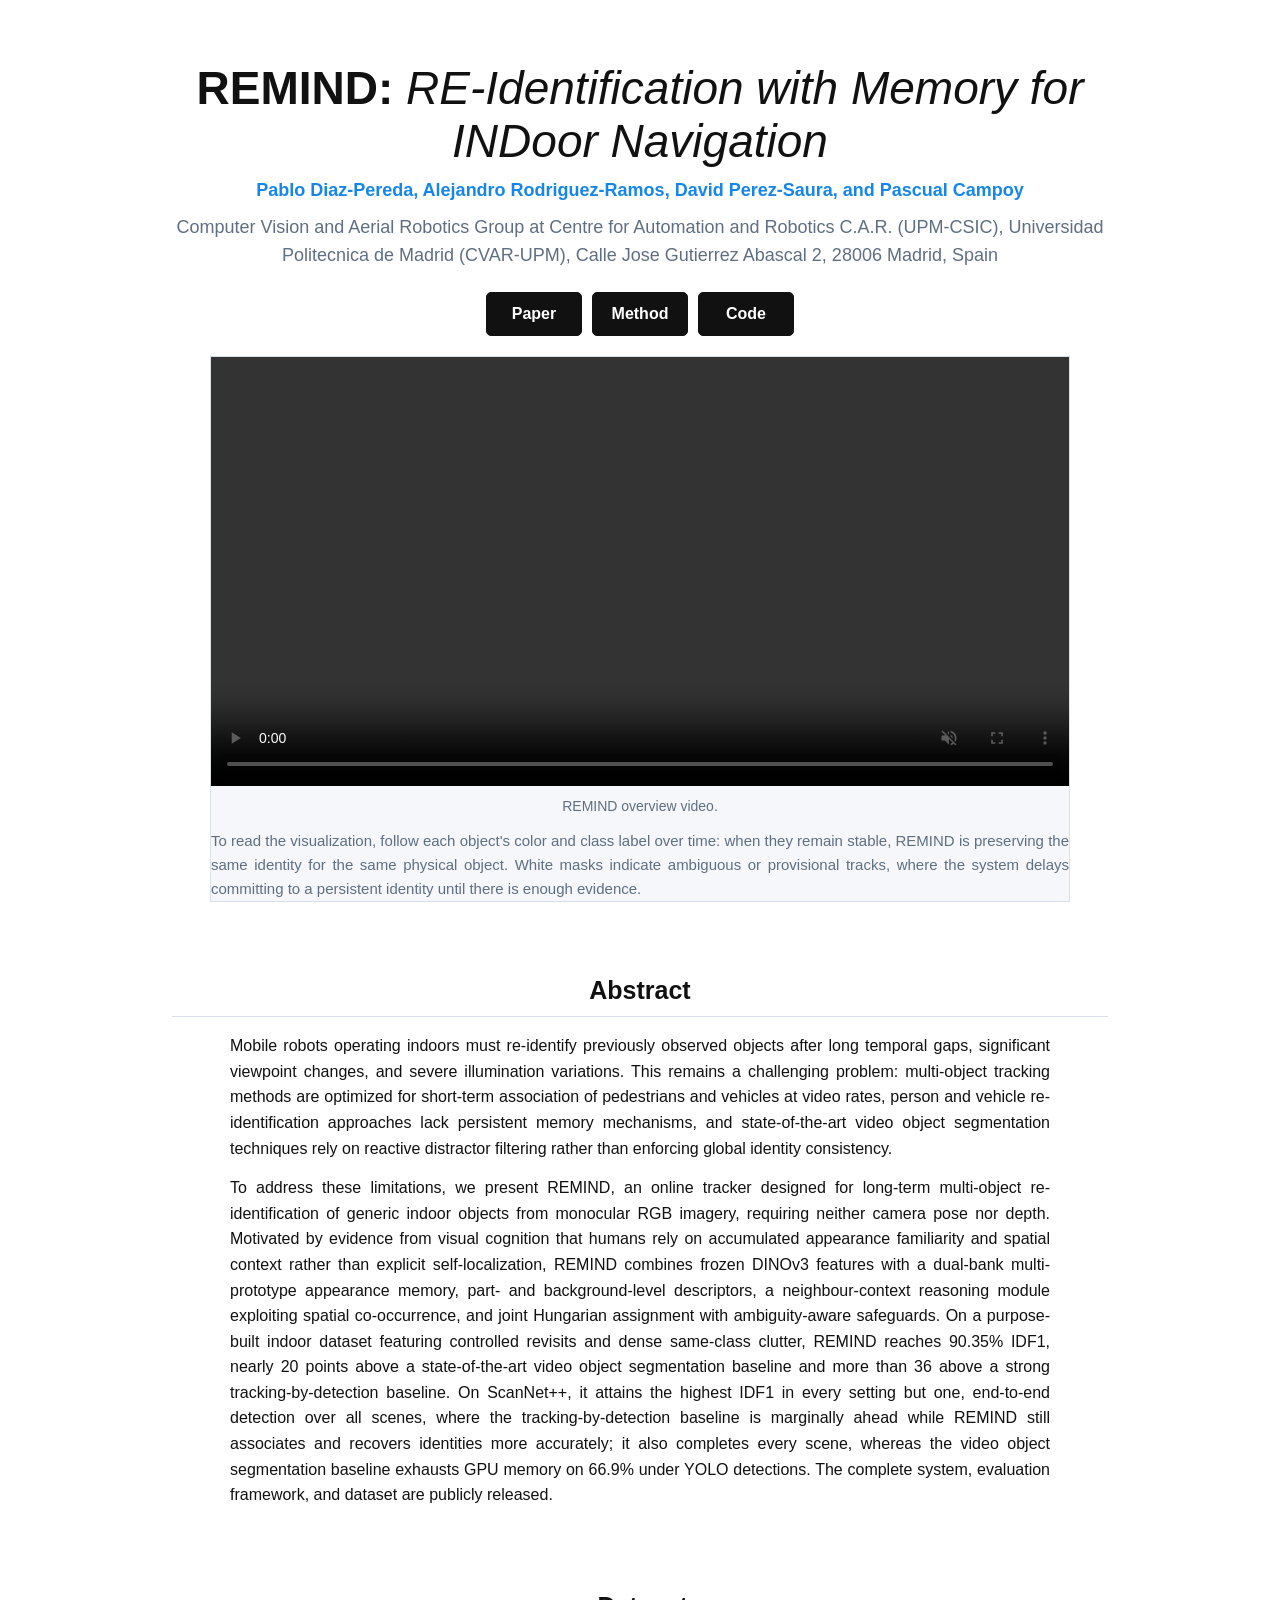
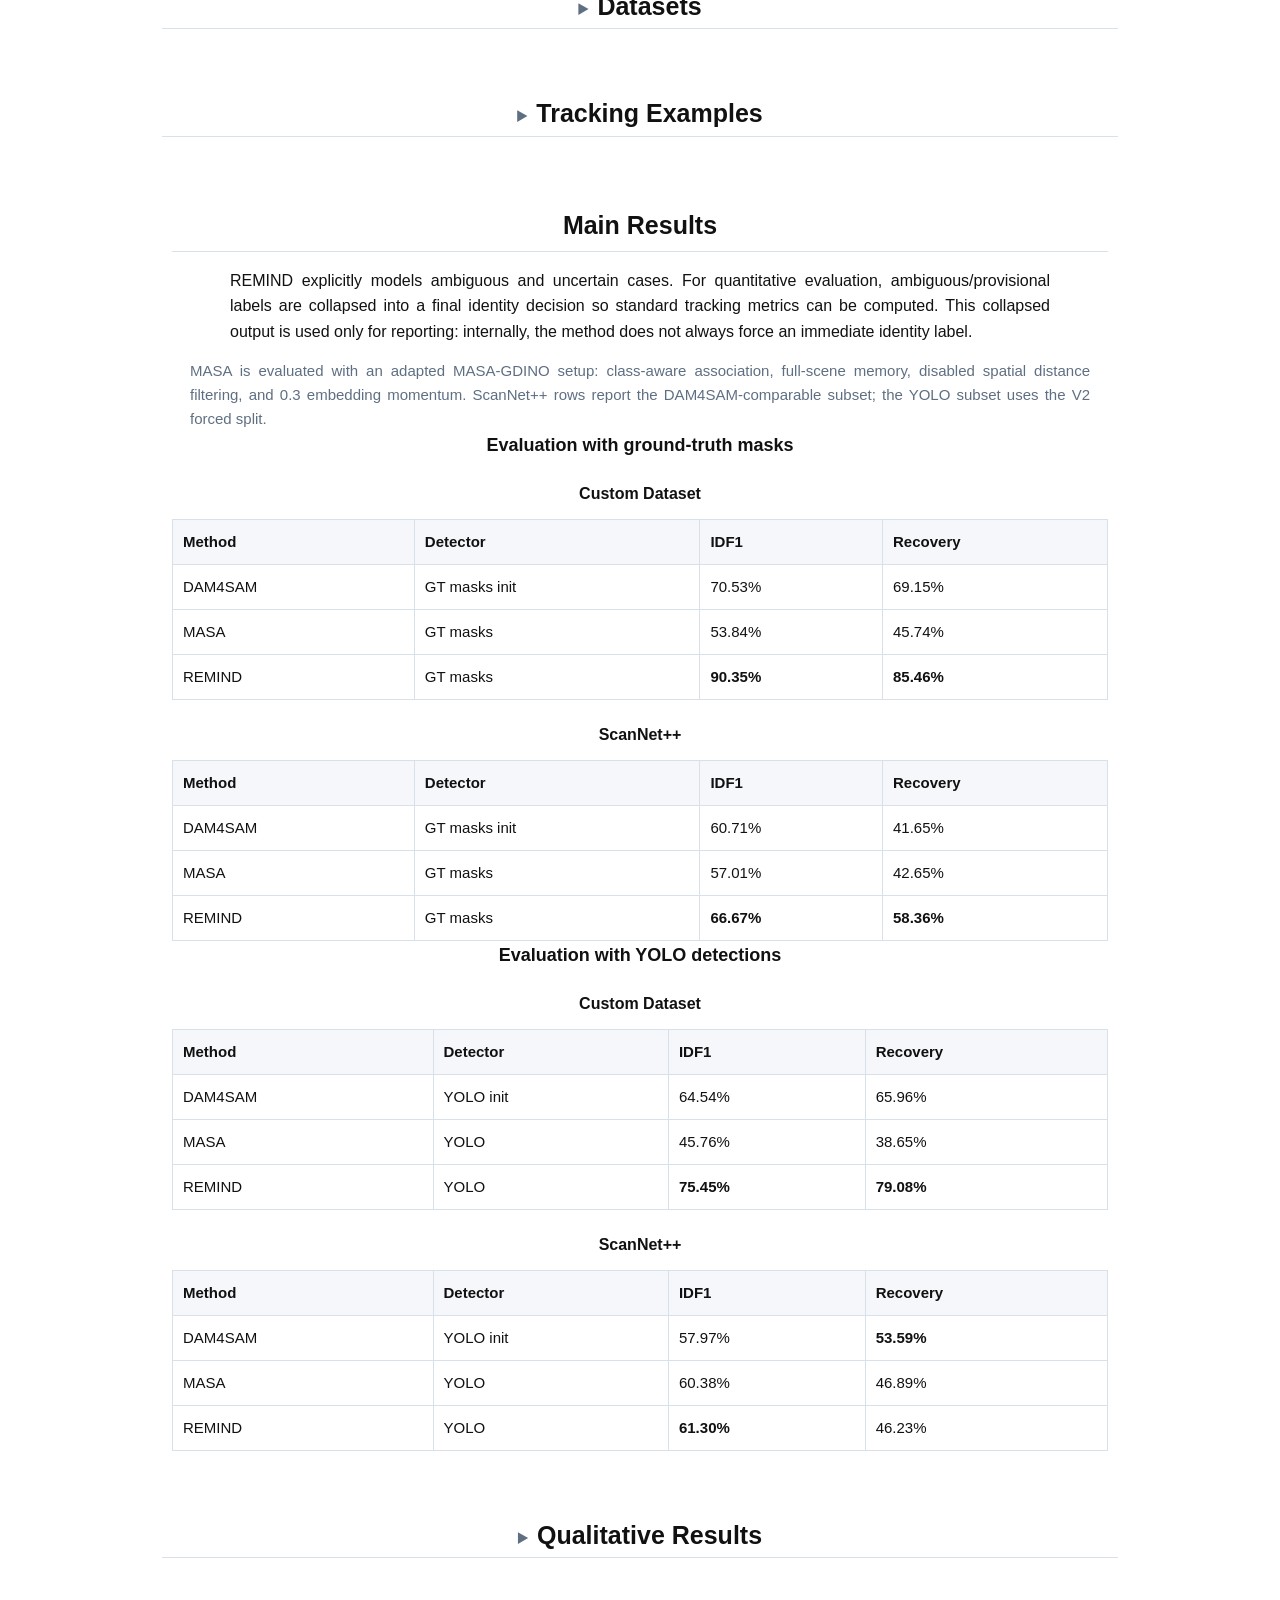
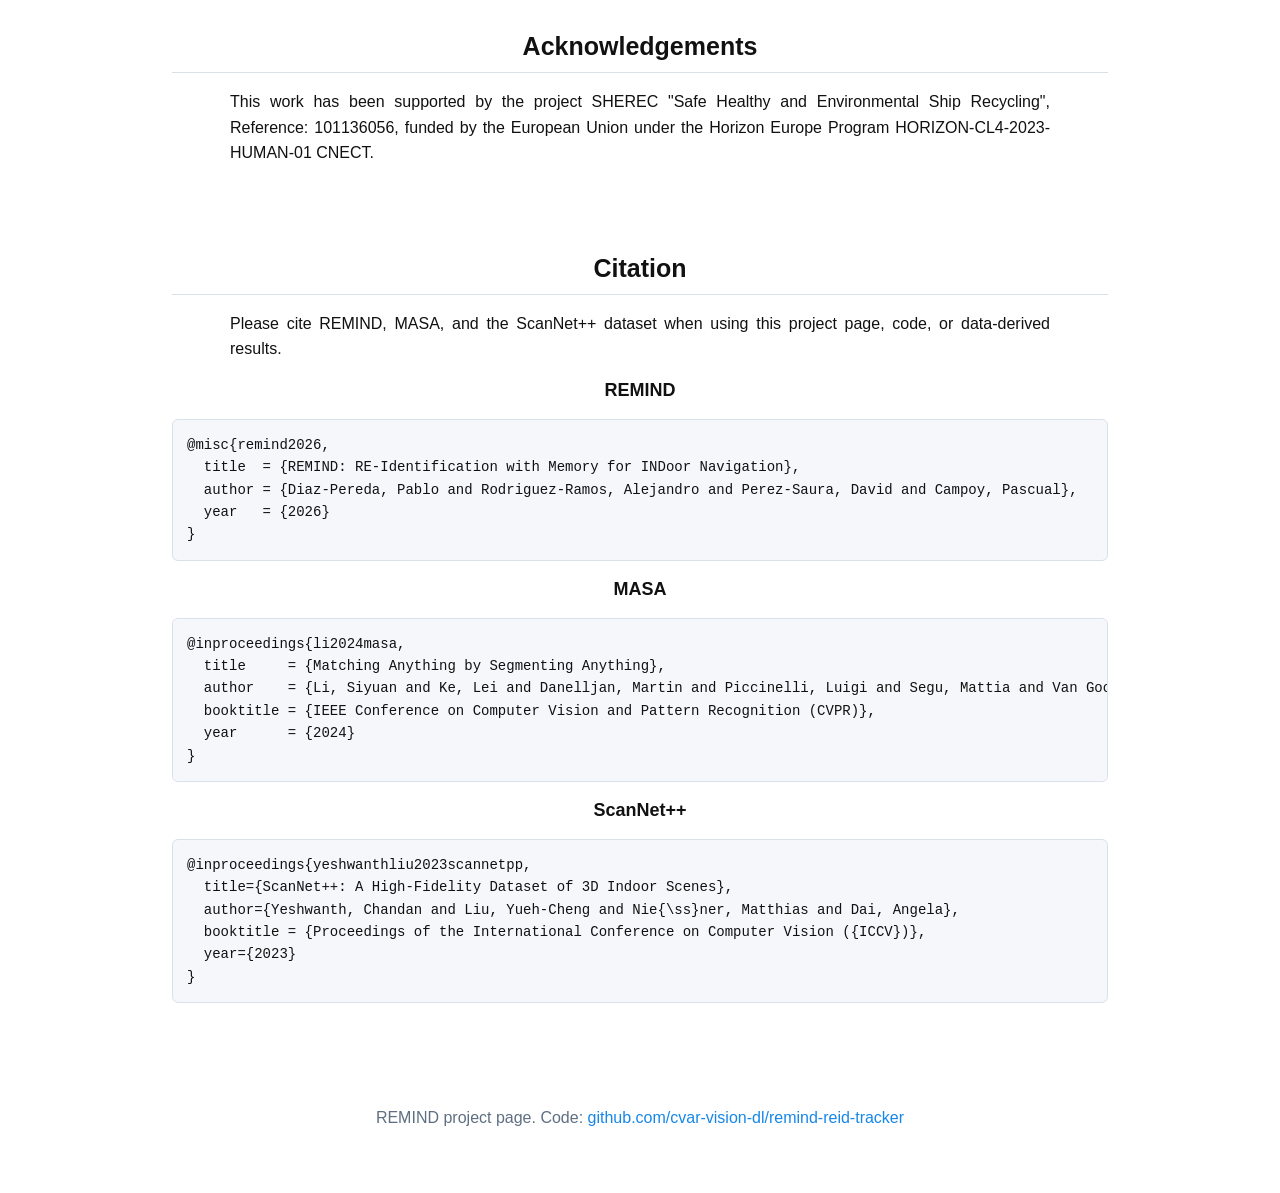
==== index.html @ 43c2be21 "Initial commit" ====
<!DOCTYPE html>
<html lang="en">
<head>
  <meta charset="UTF-8" />
  <meta name="viewport" content="width=device-width, initial-scale=1.0" />
  <title>REMIND</title>
  <style>
    :root {
      --text: #111111;
      --muted: #5f6f82;
      --line: #d8e0ea;
      --soft: #f5f7fa;
      --accent: #0f766e;
      --accent-dark: #115e59;
      --link: #1687e8;
      --max: 980px;
      --media-max: 860px;
      --wide-media-max: 1000px;
    }

    * {
      box-sizing: border-box;
    }

    body {
      margin: 0;
      color: var(--text);
      font-family: Arial, Helvetica, sans-serif;
      font-size: 16px;
      line-height: 1.6;
      background: #ffffff;
    }

    a {
      color: var(--link);
      text-decoration: none;
    }

    a:hover {
      text-decoration: underline;
    }

    header,
    section,
    footer {
      max-width: var(--max);
      margin: 0 auto;
      padding: 34px 22px;
    }

    header {
      padding-top: 62px;
      text-align: center;
    }

    h1 {
      margin: 0;
      font-size: 46px;
      line-height: 1.15;
      font-weight: 700;
    }

    .title-tail {
      font-style: italic;
      font-weight: 400;
    }

    h2 {
      margin: 0 0 16px;
      padding-bottom: 6px;
      border-bottom: 1px solid var(--line);
      font-size: 25px;
      font-weight: 700;
      text-align: center;
    }

    .collapsible-section details {
      width: 100%;
    }

    .collapsible-section summary {
      padding-bottom: 6px;
      border-bottom: 1px solid var(--line);
      cursor: pointer;
      font-size: 25px;
      font-weight: 700;
      line-height: 1.3;
      text-align: center;
    }

    .collapsible-section summary::marker {
      color: var(--muted);
      font-size: 18px;
    }

    .collapsible-content {
      padding-top: 16px;
    }

    .collapsible-content > p {
      max-width: 820px;
      margin-left: auto;
      margin-right: auto;
      text-align: justify;
      text-align-last: left;
    }

    h3 {
      margin: 0 0 8px;
      font-size: 18px;
      text-align: center;
    }

    h4 {
      margin: 22px 0 8px;
      font-size: 16px;
      text-align: center;
    }

    p {
      margin: 0 0 14px;
    }

    section > p {
      max-width: 820px;
      margin-left: auto;
      margin-right: auto;
      text-align: justify;
      text-align-last: left;
    }

    .subtitle {
      margin: 14px auto 8px;
      max-width: 820px;
      color: var(--muted);
      font-size: 22px;
    }

    .venue,
    .authors,
    .affiliation {
      margin: 8px 0;
      font-size: 18px;
      color: var(--muted);
    }

    .authors {
      color: var(--link);
      font-weight: 700;
    }

    .buttons {
      display: flex;
      justify-content: center;
      flex-wrap: wrap;
      gap: 10px;
      margin-top: 22px;
    }

    .button {
      display: inline-flex;
      justify-content: center;
      align-items: center;
      min-width: 96px;
      min-height: 38px;
      padding: 8px 15px;
      border: 1px solid #111111;
      border-radius: 5px;
      color: #ffffff;
      background: #111111;
      font-weight: 700;
    }

    .button.secondary {
      color: #ffffff;
      background: #111111;
    }

    .button:hover {
      background: #333333;
      color: #ffffff;
      text-decoration: none;
    }

    .hero-video,
    .video-grid,
    .result-grid,
    .method-grid {
      margin-top: 20px;
    }

    .hero-video {
      max-width: var(--media-max);
      margin-left: auto;
      margin-right: auto;
      border: 1px solid var(--line);
      background: var(--soft);
    }

    video,
    img {
      display: block;
      width: 100%;
      height: auto;
    }

    .caption {
      margin: 9px 12px 12px;
      color: var(--muted);
      font-size: 14px;
      text-align: center;
    }

    .video-note {
      max-width: 900px;
      margin: 12px auto 0;
      color: var(--muted);
      font-size: 15px;
      text-align: justify;
      text-align-last: left;
    }

    .video-grid,
    .result-grid,
    .method-grid {
      display: grid;
      grid-template-columns: repeat(2, minmax(0, 1fr));
      gap: 16px;
    }

    #videos {
      max-width: var(--wide-media-max);
    }

    #videos .video-grid {
      grid-template-columns: repeat(2, minmax(0, 1fr));
      gap: 20px;
    }

    #videos video {
      aspect-ratio: 16 / 9;
      background: #000000;
      object-fit: contain;
    }

    .panel {
      border: 1px solid var(--line);
      border-radius: 6px;
      background: #ffffff;
      overflow: hidden;
    }

    .panel-body {
      padding: 14px;
    }

    .placeholder {
      display: flex;
      min-height: 190px;
      align-items: center;
      justify-content: center;
      padding: 20px;
      color: var(--muted);
      text-align: center;
      background: var(--soft);
    }

    .qualitative-feature {
      grid-column: 1 / -1;
    }

    #qualitative {
      max-width: var(--wide-media-max);
    }

    #qualitative .result-grid {
      grid-template-columns: 1fr;
      gap: 20px;
    }

    .comparison-labels {
      display: grid;
      grid-template-columns: repeat(2, minmax(0, 1fr));
      background: #111111;
      color: #ffffff;
      font-size: 15px;
      font-weight: 700;
      text-align: center;
    }

    .comparison-labels span {
      padding: 10px 12px;
    }

    .comparison-labels span + span {
      border-left: 1px solid #555555;
    }

    .comparison-labels.three-way {
      grid-template-columns: repeat(3, minmax(0, 1fr));
    }

    .qualitative-video {
      aspect-ratio: 32 / 9;
      background: #000000;
      object-fit: contain;
    }

    .qualitative-video.three-way {
      aspect-ratio: 3840 / 848;
    }

    .method-step {
      padding: 16px;
      border: 1px solid var(--line);
      border-radius: 6px;
      background: var(--soft);
      text-align: justify;
      text-align-last: left;
    }

    .method-step strong {
      display: block;
      margin-bottom: 6px;
      color: var(--accent-dark);
      text-align: center;
    }

    .dataset-examples {
      display: grid;
      grid-template-columns: repeat(2, minmax(0, 1fr));
      gap: 18px;
      margin-top: 20px;
    }

    .dataset-examples img,
    .dataset-examples .placeholder {
      aspect-ratio: 16 / 9;
      min-height: 190px;
      border: 1px solid var(--line);
      border-radius: 4px;
      background: #ffffff;
      object-fit: cover;
    }

    .dataset-examples .placeholder {
      display: flex;
      align-items: center;
      justify-content: center;
    }

    #dataset {
      max-width: var(--wide-media-max);
    }

    .dataset-list {
      display: grid;
      gap: 20px;
      margin-top: 20px;
    }

    .dataset-links {
      display: flex;
      justify-content: center;
      flex-wrap: wrap;
      gap: 8px;
      margin-top: 12px;
    }

    .small-button {
      display: inline-flex;
      justify-content: center;
      min-height: 32px;
      min-width: 128px;
      align-items: center;
      padding: 6px 11px;
      border: 1px solid #111111;
      border-radius: 5px;
      color: #ffffff;
      background: #111111;
      font-size: 14px;
      font-weight: 700;
    }

    .small-button:hover {
      color: #ffffff;
      background: #333333;
      text-decoration: none;
    }

    table {
      width: 100%;
      border-collapse: collapse;
      margin-top: 12px;
      font-size: 15px;
    }

    th,
    td {
      padding: 10px;
      border: 1px solid var(--line);
      text-align: left;
      vertical-align: top;
    }

    th {
      background: var(--soft);
    }

    code,
    pre {
      font-family: Consolas, Monaco, "Courier New", monospace;
    }

    pre {
      overflow-x: auto;
      padding: 14px;
      border: 1px solid var(--line);
      border-radius: 6px;
      background: var(--soft);
      font-size: 14px;
    }

    footer {
      margin-top: 20px;
      padding-bottom: 48px;
      color: var(--muted);
      text-align: center;
    }

    @media (max-width: 720px) {
      header,
      section,
      footer {
        padding-left: 16px;
        padding-right: 16px;
      }

      h1 {
        font-size: 34px;
      }

      .subtitle {
        font-size: 18px;
      }

      .video-grid,
      .result-grid,
      .method-grid {
        grid-template-columns: 1fr;
      }

      #videos .video-grid {
        grid-template-columns: 1fr;
      }

      .dataset-examples {
        grid-template-columns: 1fr;
      }
    }
  </style>
</head>

<body>
  <header>
    <h1>REMIND: <span class="title-tail">RE-Identification with Memory for INDoor Navigation</span></h1>
    <p class="authors">Pablo Diaz-Pereda, Alejandro Rodriguez-Ramos, David Perez-Saura, and Pascual Campoy</p>
    <p class="affiliation">
      Computer Vision and Aerial Robotics Group at Centre for Automation and Robotics C.A.R. (UPM-CSIC),
      Universidad Politecnica de Madrid (CVAR-UPM), Calle Jose Gutierrez Abascal 2, 28006 Madrid, Spain
    </p>

    <div class="buttons">
      <a class="button" href="https://arxiv.org/abs/2607.09267">Paper</a>
      <a class="button secondary" href="https://github.com/cvar-vision-dl/remind-reid-tracker/blob/main/REMIND_METHOD.md">Method</a>
      <a class="button secondary" href="https://github.com/cvar-vision-dl/remind-reid-tracker">Code</a>
    </div>

    <div class="hero-video">
      <video controls muted playsinline preload="metadata">
        <source src="https://github.com/cvar-vision-dl/remind-reid-tracker/releases/download/project-page-assets/overview.mp4#t=0.1" type="video/mp4" />
        Your browser does not support the video tag.
      </video>
      <p class="caption">
        REMIND overview video.
      </p>
      <p class="video-note">
        To read the visualization, follow each object's color and class label over time: when they remain stable, REMIND
        is preserving the same identity for the same physical object. White masks indicate ambiguous or provisional
        tracks, where the system delays committing to a persistent identity until there is enough evidence.
      </p>
    </div>
  </header>

  <section id="abstract">
    <h2>Abstract</h2>
    <p>
      Mobile robots operating indoors must re-identify previously observed objects after long temporal gaps, significant
      viewpoint changes, and severe illumination variations. This remains a challenging problem: multi-object tracking
      methods are optimized for short-term association of pedestrians and vehicles at video rates, person and vehicle
      re-identification approaches lack persistent memory mechanisms, and state-of-the-art video object segmentation
      techniques rely on reactive distractor filtering rather than enforcing global identity consistency.
    </p>
    <p>
      To address these limitations, we present REMIND, an online tracker designed for long-term multi-object
      re-identification of generic indoor objects from monocular RGB imagery, requiring neither camera pose nor depth.
      Motivated by evidence from visual cognition that humans rely on accumulated appearance familiarity and spatial
      context rather than explicit self-localization, REMIND combines frozen DINOv3 features with a dual-bank
      multi-prototype appearance memory, part- and background-level descriptors, a neighbour-context reasoning module
      exploiting spatial co-occurrence, and joint Hungarian assignment with ambiguity-aware safeguards. On a
      purpose-built indoor dataset featuring controlled revisits and dense same-class clutter, REMIND reaches 90.35%
      IDF1, nearly 20 points above a state-of-the-art video object segmentation baseline and more than 36 above a strong
      tracking-by-detection baseline. On ScanNet++, it attains the highest IDF1 in every setting but one, end-to-end
      detection over all scenes, where the tracking-by-detection baseline is marginally ahead while REMIND still
      associates and recovers identities more accurately; it also completes every scene, whereas the video object
      segmentation baseline exhausts GPU memory on 66.9% under YOLO detections. The complete system, evaluation
      framework, and dataset are publicly released.
    </p>
  </section>

  <section id="dataset" class="collapsible-section">
    <details>
      <summary>Datasets</summary>
      <div class="collapsible-content">
    <div class="dataset-list">
      <div class="method-step">
        <strong>Custom Dataset</strong>
        Single video recorded in a living room under controlled conditions. The sequence contains medium-low object
        density and a medium level of repeated object classes, with controlled viewpoint and illumination variation.
        <div class="dataset-examples">
          <img src="https://github.com/cvar-vision-dl/remind-reid-tracker/releases/download/project-page-assets/custom_gt_frame_000045.png" alt="Custom dataset GT masks for frame 000045" loading="lazy" decoding="async" />
          <img src="https://github.com/cvar-vision-dl/remind-reid-tracker/releases/download/project-page-assets/custom_gt_frame_000105.png" alt="Custom dataset GT masks for frame 000105" loading="lazy" decoding="async" />
          <img src="https://github.com/cvar-vision-dl/remind-reid-tracker/releases/download/project-page-assets/custom_gt_frame_000187.png" alt="Custom dataset GT masks for frame 000187" loading="lazy" decoding="async" />
          <img src="https://github.com/cvar-vision-dl/remind-reid-tracker/releases/download/project-page-assets/custom_gt_frame_000278.png" alt="Custom dataset GT masks for frame 000278" loading="lazy" decoding="async" />
          <img src="https://github.com/cvar-vision-dl/remind-reid-tracker/releases/download/project-page-assets/custom_gt_frame_000816.png" alt="Custom dataset GT masks for frame 000816" loading="lazy" decoding="async" />
          <img src="https://github.com/cvar-vision-dl/remind-reid-tracker/releases/download/project-page-assets/custom_gt_frame_000930.png" alt="Custom dataset GT masks for frame 000930" loading="lazy" decoding="async" />
        </div>
      </div>
      <div class="method-step">
        <strong>ScanNet++</strong>
        Indoor scenes with object instances, semantic labels, and segmentation masks. We convert selected scenes to a
        DAVIS-style tracking format to evaluate identity consistency across complex real-world indoor environments. The
        GIFs shown below use the official ScanNet++ benchmark annotations from the official dataset release.
        <div class="dataset-examples">
          <img src="https://github.com/cvar-vision-dl/remind-reid-tracker/releases/download/project-page-assets/scannetpp_gt_scene_f1e01af60a.gif" alt="ScanNet++ scene f1e01af60a with benchmark GT masks and class labels" loading="lazy" decoding="async" />
          <img src="https://github.com/cvar-vision-dl/remind-reid-tracker/releases/download/project-page-assets/scannetpp_gt_scene_3ff873c77e.gif" alt="ScanNet++ scene 3ff873c77e with benchmark GT masks and class labels" loading="lazy" decoding="async" />
          <img src="https://github.com/cvar-vision-dl/remind-reid-tracker/releases/download/project-page-assets/scannetpp_gt_scene_d3b7d054c4.gif" alt="ScanNet++ scene d3b7d054c4 with benchmark GT masks and class labels" loading="lazy" decoding="async" />
          <img src="https://github.com/cvar-vision-dl/remind-reid-tracker/releases/download/project-page-assets/scannetpp_gt_scene_07e6f56969.gif" alt="ScanNet++ scene 07e6f56969 with benchmark GT masks and class labels" loading="lazy" decoding="async" />
          <img src="https://github.com/cvar-vision-dl/remind-reid-tracker/releases/download/project-page-assets/scannetpp_gt_scene_41b00feddb.gif" alt="ScanNet++ scene 41b00feddb with benchmark GT masks and class labels" loading="lazy" decoding="async" />
          <img src="https://github.com/cvar-vision-dl/remind-reid-tracker/releases/download/project-page-assets/scannetpp_gt_scene_45b0dac5e3.gif" alt="ScanNet++ scene 45b0dac5e3 with benchmark GT masks and class labels" loading="lazy" decoding="async" />
        </div>
        <div class="dataset-links">
          <a class="small-button" href="https://scannetpp.mlsg.cit.tum.de/scannetpp/">ScanNet++ page</a>
          <a class="small-button" href="https://github.com/scannetpp/scannetpp">Code</a>
        </div>
      </div>
    </div>
      </div>
    </details>
  </section>

  <section id="videos" class="collapsible-section">
    <details>
      <summary>Tracking Examples</summary>
      <div class="collapsible-content">
    <p>
      These examples show REMIND tracking on selected ScanNet++ indoor scenes converted to DAVIS-style sequences.
    </p>
    <div class="video-grid">
      <div class="panel">
        <video controls muted playsinline preload="none">
          <source src="https://github.com/cvar-vision-dl/remind-reid-tracker/releases/download/project-page-assets/remind_example_scene_13b4efaf62.mp4#t=0.1" type="video/mp4" />
        </video>
      </div>

      <div class="panel">
        <video controls muted playsinline preload="none">
          <source src="https://github.com/cvar-vision-dl/remind-reid-tracker/releases/download/project-page-assets/remind_example_scene_2748de13fb.mp4#t=0.1" type="video/mp4" />
        </video>
      </div>

      <div class="panel">
        <video controls muted playsinline preload="none">
          <source src="https://github.com/cvar-vision-dl/remind-reid-tracker/releases/download/project-page-assets/remind_example_scene_3b50ff5f35.mp4#t=0.1" type="video/mp4" />
        </video>
      </div>

      <div class="panel">
        <video controls muted playsinline preload="none">
          <source src="https://github.com/cvar-vision-dl/remind-reid-tracker/releases/download/project-page-assets/remind_example_scene_589f5c7c58.mp4#t=0.1" type="video/mp4" />
        </video>
      </div>

      <div class="panel">
        <video controls muted playsinline preload="none">
          <source src="https://github.com/cvar-vision-dl/remind-reid-tracker/releases/download/project-page-assets/remind_example_scene_778769dad8.mp4#t=0.1" type="video/mp4" />
        </video>
      </div>

      <div class="panel">
        <video controls muted playsinline preload="none">
          <source src="https://github.com/cvar-vision-dl/remind-reid-tracker/releases/download/project-page-assets/remind_example_scene_95450f0c4e.mp4#t=0.1" type="video/mp4" />
        </video>
      </div>

      <div class="panel">
        <video controls muted playsinline preload="none">
          <source src="https://github.com/cvar-vision-dl/remind-reid-tracker/releases/download/project-page-assets/remind_example_scene_9d7e20fbec.mp4#t=0.1" type="video/mp4" />
        </video>
      </div>

      <div class="panel">
        <video controls muted playsinline preload="none">
          <source src="https://github.com/cvar-vision-dl/remind-reid-tracker/releases/download/project-page-assets/remind_example_scene_c026d108e0.mp4#t=0.1" type="video/mp4" />
        </video>
      </div>

      <div class="panel">
        <video controls muted playsinline preload="none">
          <source src="https://github.com/cvar-vision-dl/remind-reid-tracker/releases/download/project-page-assets/remind_example_scene_e6372539da.mp4#t=0.1" type="video/mp4" />
        </video>
      </div>

      <div class="panel">
        <video controls muted playsinline preload="none">
          <source src="https://github.com/cvar-vision-dl/remind-reid-tracker/releases/download/project-page-assets/remind_example_scene_eeeb9836b8.mp4#t=0.1" type="video/mp4" />
        </video>
      </div>
    </div>
      </div>
    </details>
  </section>

  <section id="results">
    <h2>Main Results</h2>
    <p>
      REMIND explicitly models ambiguous and uncertain cases. For quantitative evaluation, ambiguous/provisional
      labels are collapsed into a final identity decision so standard tracking metrics can be computed. This collapsed
      output is used only for reporting: internally, the method does not always force an immediate identity label.
    </p>
    <p class="video-note">
      MASA is evaluated with an adapted MASA-GDINO setup: class-aware association, full-scene memory, disabled spatial
      distance filtering, and 0.3 embedding momentum. ScanNet++ rows report the DAM4SAM-comparable subset; the YOLO
      subset uses the V2 forced split.
    </p>
    <h3>Evaluation with ground-truth masks</h3>
    <h4>Custom Dataset</h4>
    <table>
      <thead>
        <tr>
          <th>Method</th>
          <th>Detector</th>
          <th>IDF1</th>
          <th>Recovery</th>
        </tr>
      </thead>
      <tbody>
        <tr>
          <td>DAM4SAM</td>
          <td>GT masks init</td>
          <td>70.53%</td>
          <td>69.15%</td>
        </tr>
        <tr>
          <td>MASA</td>
          <td>GT masks</td>
          <td>53.84%</td>
          <td>45.74%</td>
        </tr>
        <tr>
          <td>REMIND</td>
          <td>GT masks</td>
          <td><strong>90.35%</strong></td>
          <td><strong>85.46%</strong></td>
        </tr>
      </tbody>
    </table>

    <h4>ScanNet++</h4>
    <table>
      <thead>
        <tr>
          <th>Method</th>
          <th>Detector</th>
          <th>IDF1</th>
          <th>Recovery</th>
        </tr>
      </thead>
      <tbody>
        <tr>
          <td>DAM4SAM</td>
          <td>GT masks init</td>
          <td>60.71%</td>
          <td>41.65%</td>
        </tr>
        <tr>
          <td>MASA</td>
          <td>GT masks</td>
          <td>57.01%</td>
          <td>42.65%</td>
        </tr>
        <tr>
          <td>REMIND</td>
          <td>GT masks</td>
          <td><strong>66.67%</strong></td>
          <td><strong>58.36%</strong></td>
        </tr>
      </tbody>
    </table>

    <h3>Evaluation with YOLO detections</h3>
    <h4>Custom Dataset</h4>
    <table>
      <thead>
        <tr>
          <th>Method</th>
          <th>Detector</th>
          <th>IDF1</th>
          <th>Recovery</th>
        </tr>
      </thead>
      <tbody>
        <tr>
          <td>DAM4SAM</td>
          <td>YOLO init</td>
          <td>64.54%</td>
          <td>65.96%</td>
        </tr>
        <tr>
          <td>MASA</td>
          <td>YOLO</td>
          <td>45.76%</td>
          <td>38.65%</td>
        </tr>
        <tr>
          <td>REMIND</td>
          <td>YOLO</td>
          <td><strong>75.45%</strong></td>
          <td><strong>79.08%</strong></td>
        </tr>
      </tbody>
    </table>

    <h4>ScanNet++</h4>
    <table>
      <thead>
        <tr>
          <th>Method</th>
          <th>Detector</th>
          <th>IDF1</th>
          <th>Recovery</th>
        </tr>
      </thead>
      <tbody>
        <tr>
          <td>DAM4SAM</td>
          <td>YOLO init</td>
          <td>57.97%</td>
          <td><strong>53.59%</strong></td>
        </tr>
        <tr>
          <td>MASA</td>
          <td>YOLO</td>
          <td>60.38%</td>
          <td>46.89%</td>
        </tr>
        <tr>
          <td>REMIND</td>
          <td>YOLO</td>
          <td><strong>61.30%</strong></td>
          <td>46.23%</td>
        </tr>
      </tbody>
    </table>
  </section>

  <section id="qualitative" class="collapsible-section">
    <details>
      <summary>Qualitative Results</summary>
      <div class="collapsible-content">
    <p>
      Qualitative comparisons focus on the effect of the detection source in the custom video and on the comparison
      among REMIND, DAM4SAM, and MASA in selected ScanNet++ benchmark scenes.
    </p>
    <p class="video-note">
      In these videos, stable colors and class labels are the main cue for correct re-identification: they show that the
      tracker keeps assigning the same identity to the same object across frames. White masks mark ambiguous or temporary
      assignments, reflecting cases where REMIND is intentionally cautious before updating its memory.
    </p>
    <div class="result-grid">
      <div class="panel qualitative-feature">
        <div class="panel-body">
          <h3>Custom video: GT masks vs YOLO detections</h3>
          <p>
            Side-by-side REMIND comparison on the custom video, contrasting tracking from ground-truth masks with
            tracking from YOLO detections.
          </p>
          <p>
            YOLO is expected to perform worse than ground-truth masks because detections can fail, mask boundaries are
            less precise, and a single object may be split into multiple regions. These fragments create false duplicate
            objects and can pollute the contextual memory used to describe nearby objects.
          </p>
        </div>
        <div class="comparison-labels">
          <span>Detector: GT masks</span>
          <span>Detector: YOLO</span>
        </div>
        <video class="qualitative-video" controls muted playsinline preload="none">
          <source src="https://github.com/cvar-vision-dl/remind-reid-tracker/releases/download/project-page-assets/remind_custom_gt_vs_yolo.mp4#t=0.1" type="video/mp4" />
        </video>
      </div>

      <div>
        <h3>REMIND vs DAM4SAM vs MASA on ScanNet++</h3>
        <p>
          Three-way qualitative comparisons on five official ScanNet++ benchmark scenes converted to DAVIS-style
          tracking sequences.
        </p>
      </div>

      <div class="panel">
        <div class="panel-body">
          <p>
            In the first ScanNet++ example, REMIND keeps the bed region and the curtain more consistently tracked, while
            DAM4SAM intermittently loses them. MASA struggles especially in the bed area, where it confuses the blankets
            and pillows, while the other methods preserve these identities more reliably.
          </p>
        </div>
        <div class="comparison-labels three-way">
          <span>REMIND</span>
          <span>DAM4SAM</span>
          <span>MASA</span>
        </div>
        <video class="qualitative-video three-way" controls muted playsinline preload="none" aria-label="REMIND vs DAM4SAM vs MASA comparison on ScanNet++ scene 02f25e5fee">
          <source src="https://github.com/cvar-vision-dl/remind-reid-tracker/releases/download/project-page-assets/COMPARE_REMIND_GT_VS_D4SM_GT_INIT_VS_MASA_GT_02f25e5fee.mp4#t=0.1" type="video/mp4" />
        </video>
      </div>

      <div class="panel">
        <div class="panel-body">
          <p>
            In the second example, DAM4SAM loses the wardrobe, the blanket, and one of the curtains, while REMIND keeps
            these objects more consistently tracked. MASA also struggles with the pillows, wardrobe, and curtain; although
            DAM4SAM exhibits related failures in this area, REMIND handles these objects more reliably than both baselines.
          </p>
        </div>
        <div class="comparison-labels three-way">
          <span>REMIND</span>
          <span>DAM4SAM</span>
          <span>MASA</span>
        </div>
        <video class="qualitative-video three-way" controls muted playsinline preload="none" aria-label="REMIND vs DAM4SAM vs MASA comparison on ScanNet++ scene 268513240f">
          <source src="https://github.com/cvar-vision-dl/remind-reid-tracker/releases/download/project-page-assets/COMPARE_REMIND_GT_VS_D4SM_GT_INIT_VS_MASA_GT_268513240f.mp4#t=0.1" type="video/mp4" />
        </video>
      </div>

      <div class="panel">
        <div class="panel-body">
          <p>
            In the third example, DAM4SAM loses the table and several objects placed on top of it at some point in the
            sequence, while REMIND preserves more stable identities. MASA behaves similarly to DAM4SAM: after the temporal
            jump, it recovers several objects with incorrect identities.
          </p>
        </div>
        <div class="comparison-labels three-way">
          <span>REMIND</span>
          <span>DAM4SAM</span>
          <span>MASA</span>
        </div>
        <video class="qualitative-video three-way" controls muted playsinline preload="none" aria-label="REMIND vs DAM4SAM vs MASA comparison on ScanNet++ scene 2f5996ff01">
          <source src="https://github.com/cvar-vision-dl/remind-reid-tracker/releases/download/project-page-assets/COMPARE_REMIND_GT_VS_D4SM_GT_INIT_VS_MASA_GT_2f5996ff01.mp4#t=0.1" type="video/mp4" />
        </video>
      </div>

      <div class="panel">
        <div class="panel-body">
          <p>
            In the fourth example, DAM4SAM temporarily loses the table, chair, and TV, although it later recovers them,
            whereas REMIND keeps these objects more consistently connected across the sequence. MASA shows behavior similar
            to DAM4SAM, with comparable instability in maintaining these identities.
          </p>
        </div>
        <div class="comparison-labels three-way">
          <span>REMIND</span>
          <span>DAM4SAM</span>
          <span>MASA</span>
        </div>
        <video class="qualitative-video three-way" controls muted playsinline preload="none" aria-label="REMIND vs DAM4SAM vs MASA comparison on ScanNet++ scene 37c9538a2b">
          <source src="https://github.com/cvar-vision-dl/remind-reid-tracker/releases/download/project-page-assets/COMPARE_REMIND_GT_VS_D4SM_GT_INIT_VS_MASA_GT_37c9538a2b.mp4#t=0.1" type="video/mp4" />
        </video>
      </div>

      <div class="panel">
        <div class="panel-body">
          <p>
            In the fifth example, REMIND maintains stable tracks for the chairs, table, and surrounding furniture, while
            DAM4SAM loses the chairs and table and also struggles with the door and cabinet during parts of the sequence.
            MASA likewise becomes confused in some frames, particularly around the chairs and shelving unit.
          </p>
        </div>
        <div class="comparison-labels three-way">
          <span>REMIND</span>
          <span>DAM4SAM</span>
          <span>MASA</span>
        </div>
        <video class="qualitative-video three-way" controls muted playsinline preload="none" aria-label="REMIND vs DAM4SAM vs MASA comparison on ScanNet++ scene a30b666f83">
          <source src="https://github.com/cvar-vision-dl/remind-reid-tracker/releases/download/project-page-assets/COMPARE_REMIND_GT_VS_D4SM_GT_INIT_VS_MASA_GT_a30b666f83.mp4#t=0.1" type="video/mp4" />
        </video>
      </div>
    </div>
      </div>
    </details>
  </section>

  <section id="acknowledgements">
    <h2>Acknowledgements</h2>
    <p>
      This work has been supported by the project SHEREC "Safe Healthy and Environmental Ship Recycling", Reference:
      101136056, funded by the European Union under the Horizon Europe Program HORIZON-CL4-2023-HUMAN-01 CNECT.
    </p>
  </section>

  <section id="citation">
    <h2>Citation</h2>
    <p>Please cite REMIND, MASA, and the ScanNet++ dataset when using this project page, code, or data-derived results.</p>
    <h3>REMIND</h3>
    <pre><code>@misc{remind2026,
  title  = {REMIND: RE-Identification with Memory for INDoor Navigation},
  author = {Diaz-Pereda, Pablo and Rodriguez-Ramos, Alejandro and Perez-Saura, David and Campoy, Pascual},
  year   = {2026}
}</code></pre>
    <h3>MASA</h3>
    <pre><code>@inproceedings{li2024masa,
  title     = {Matching Anything by Segmenting Anything},
  author    = {Li, Siyuan and Ke, Lei and Danelljan, Martin and Piccinelli, Luigi and Segu, Mattia and Van Gool, Luc and Yu, Fisher},
  booktitle = {IEEE Conference on Computer Vision and Pattern Recognition (CVPR)},
  year      = {2024}
}</code></pre>
    <h3>ScanNet++</h3>
    <pre><code>@inproceedings{yeshwanthliu2023scannetpp,
  title={ScanNet++: A High-Fidelity Dataset of 3D Indoor Scenes},
  author={Yeshwanth, Chandan and Liu, Yueh-Cheng and Nie{\ss}ner, Matthias and Dai, Angela},
  booktitle = {Proceedings of the International Conference on Computer Vision ({ICCV})},
  year={2023}
}</code></pre>
  </section>

  <footer>
    <p>
      REMIND project page. Code:
      <a href="https://github.com/cvar-vision-dl/remind-reid-tracker">github.com/cvar-vision-dl/remind-reid-tracker</a>
    </p>
  </footer>

  <script>
    document.querySelectorAll(".collapsible-section details").forEach((details) => {
      details.addEventListener("toggle", () => {
        if (!details.open || details.dataset.mediaReady) {
          return;
        }

        details.querySelectorAll("video").forEach((video) => {
          video.preload = "metadata";
          video.load();
        });
        details.dataset.mediaReady = "true";
      });
    });
  </script>
</body>
</html>
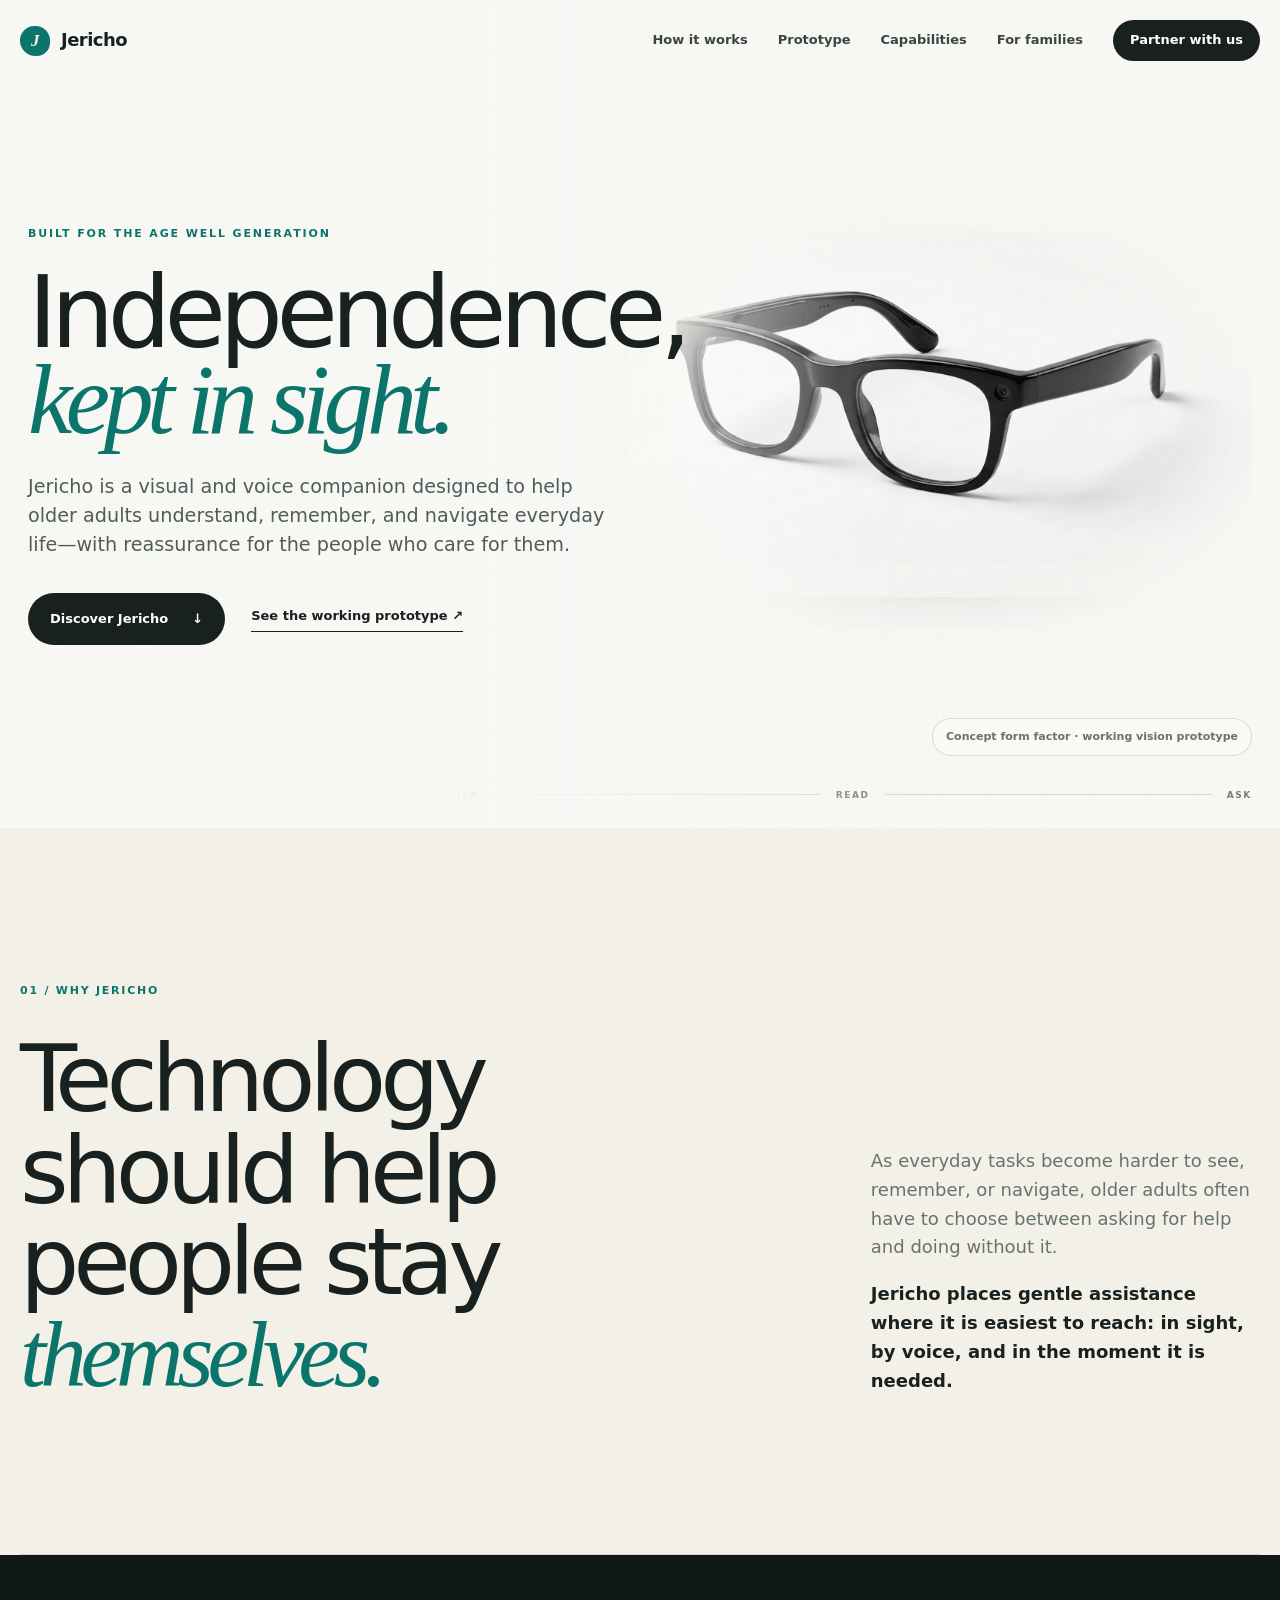
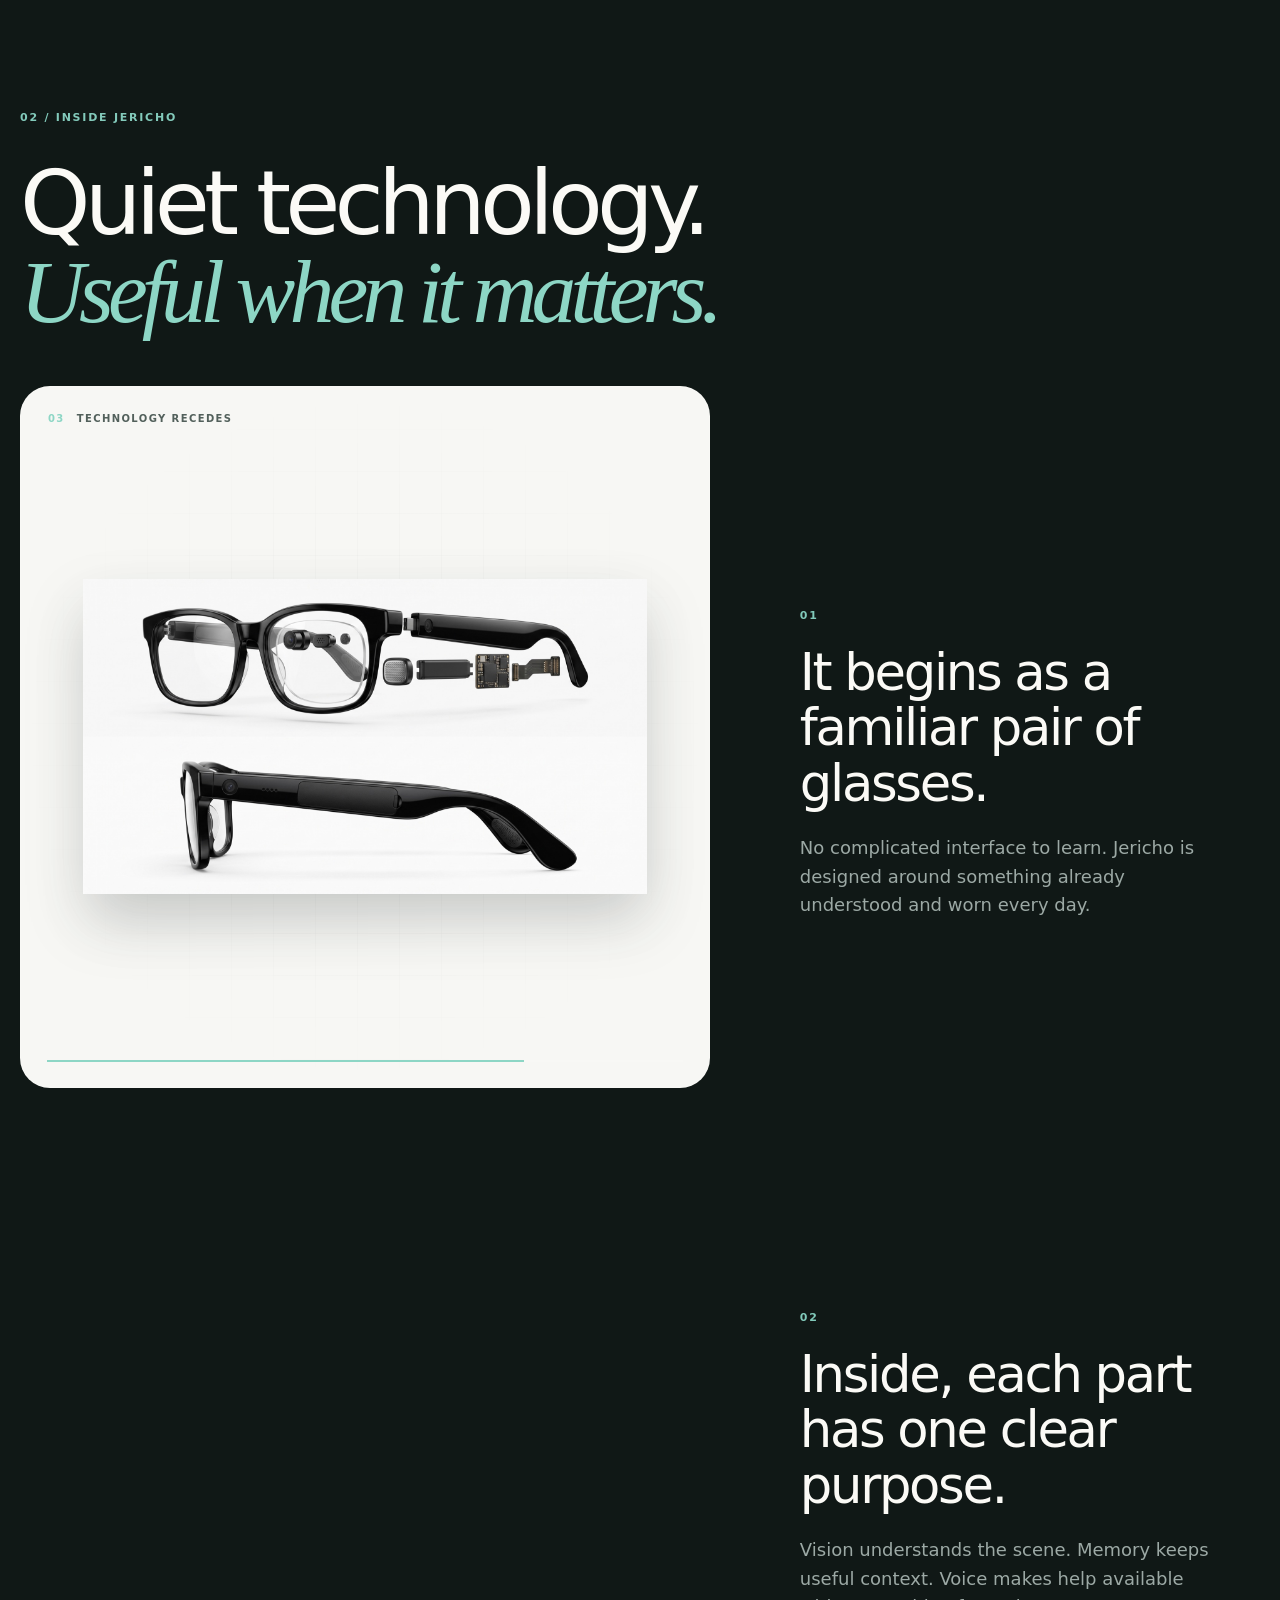
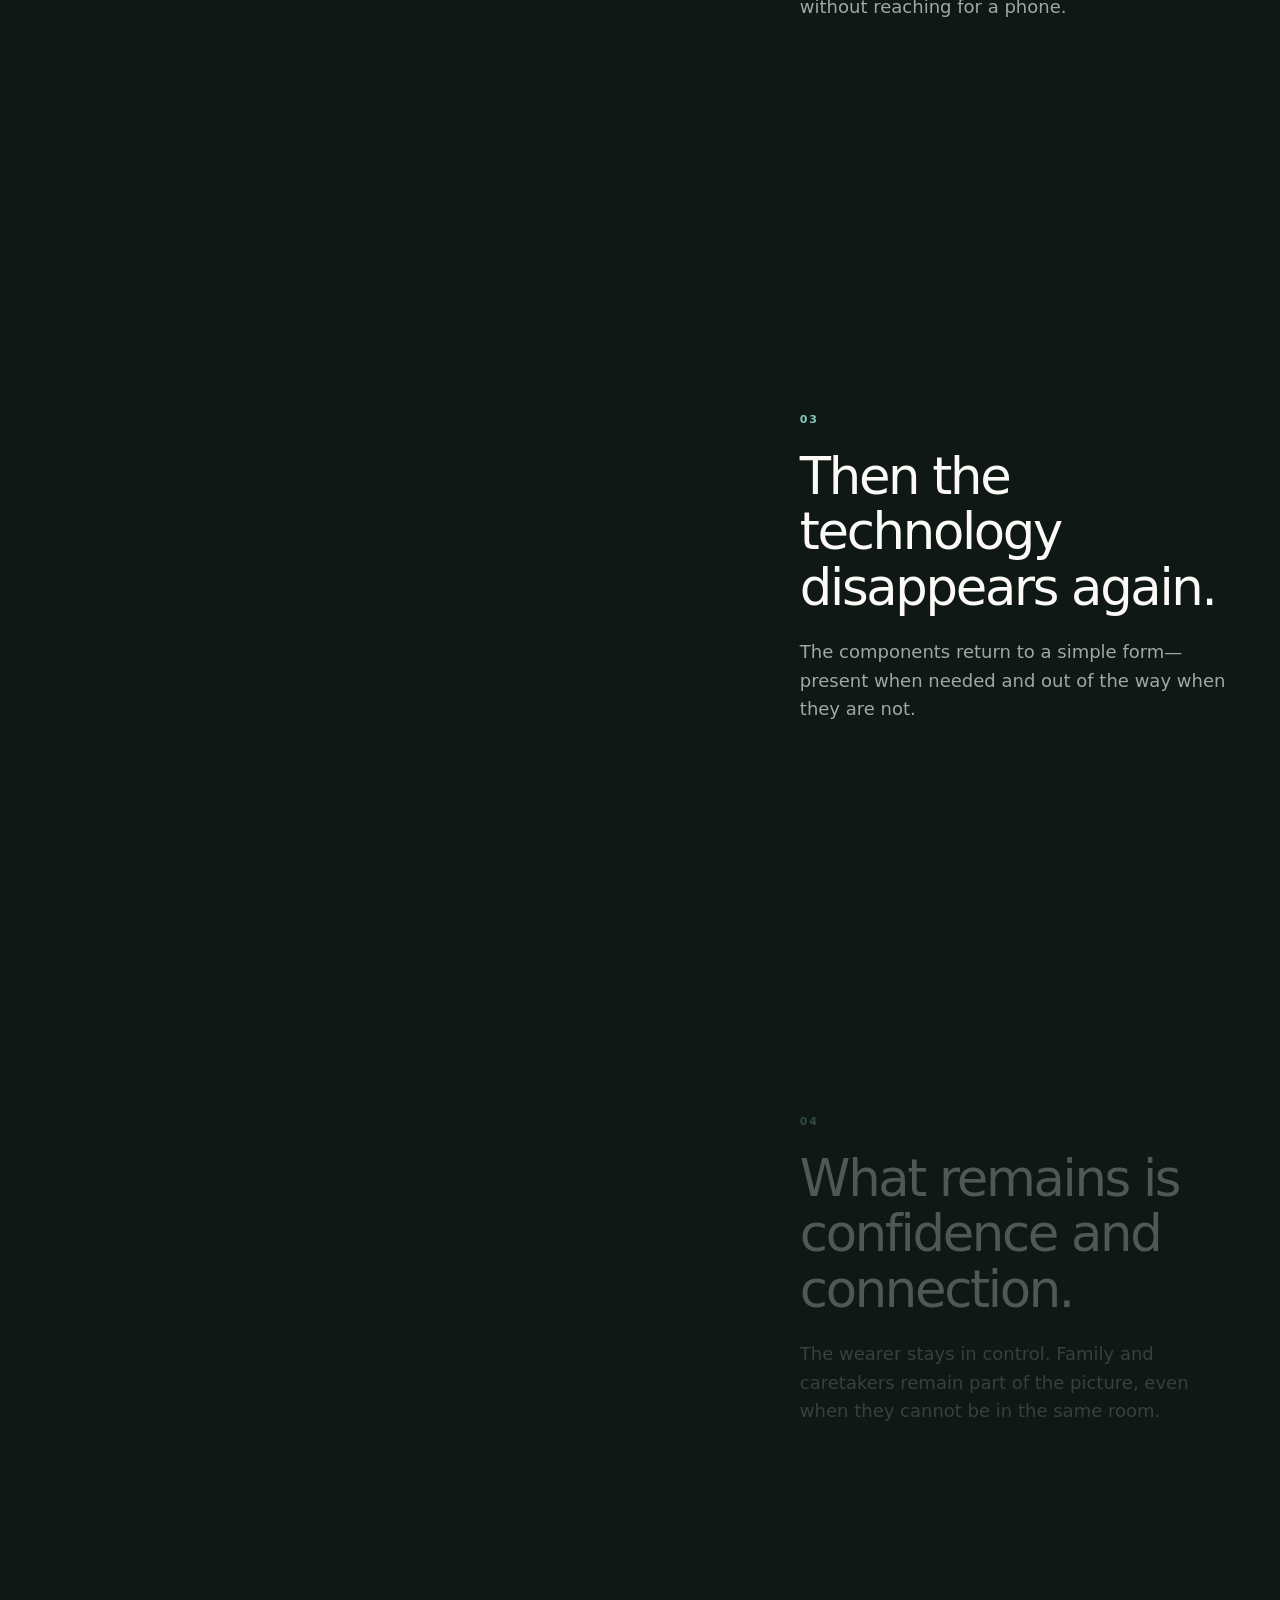
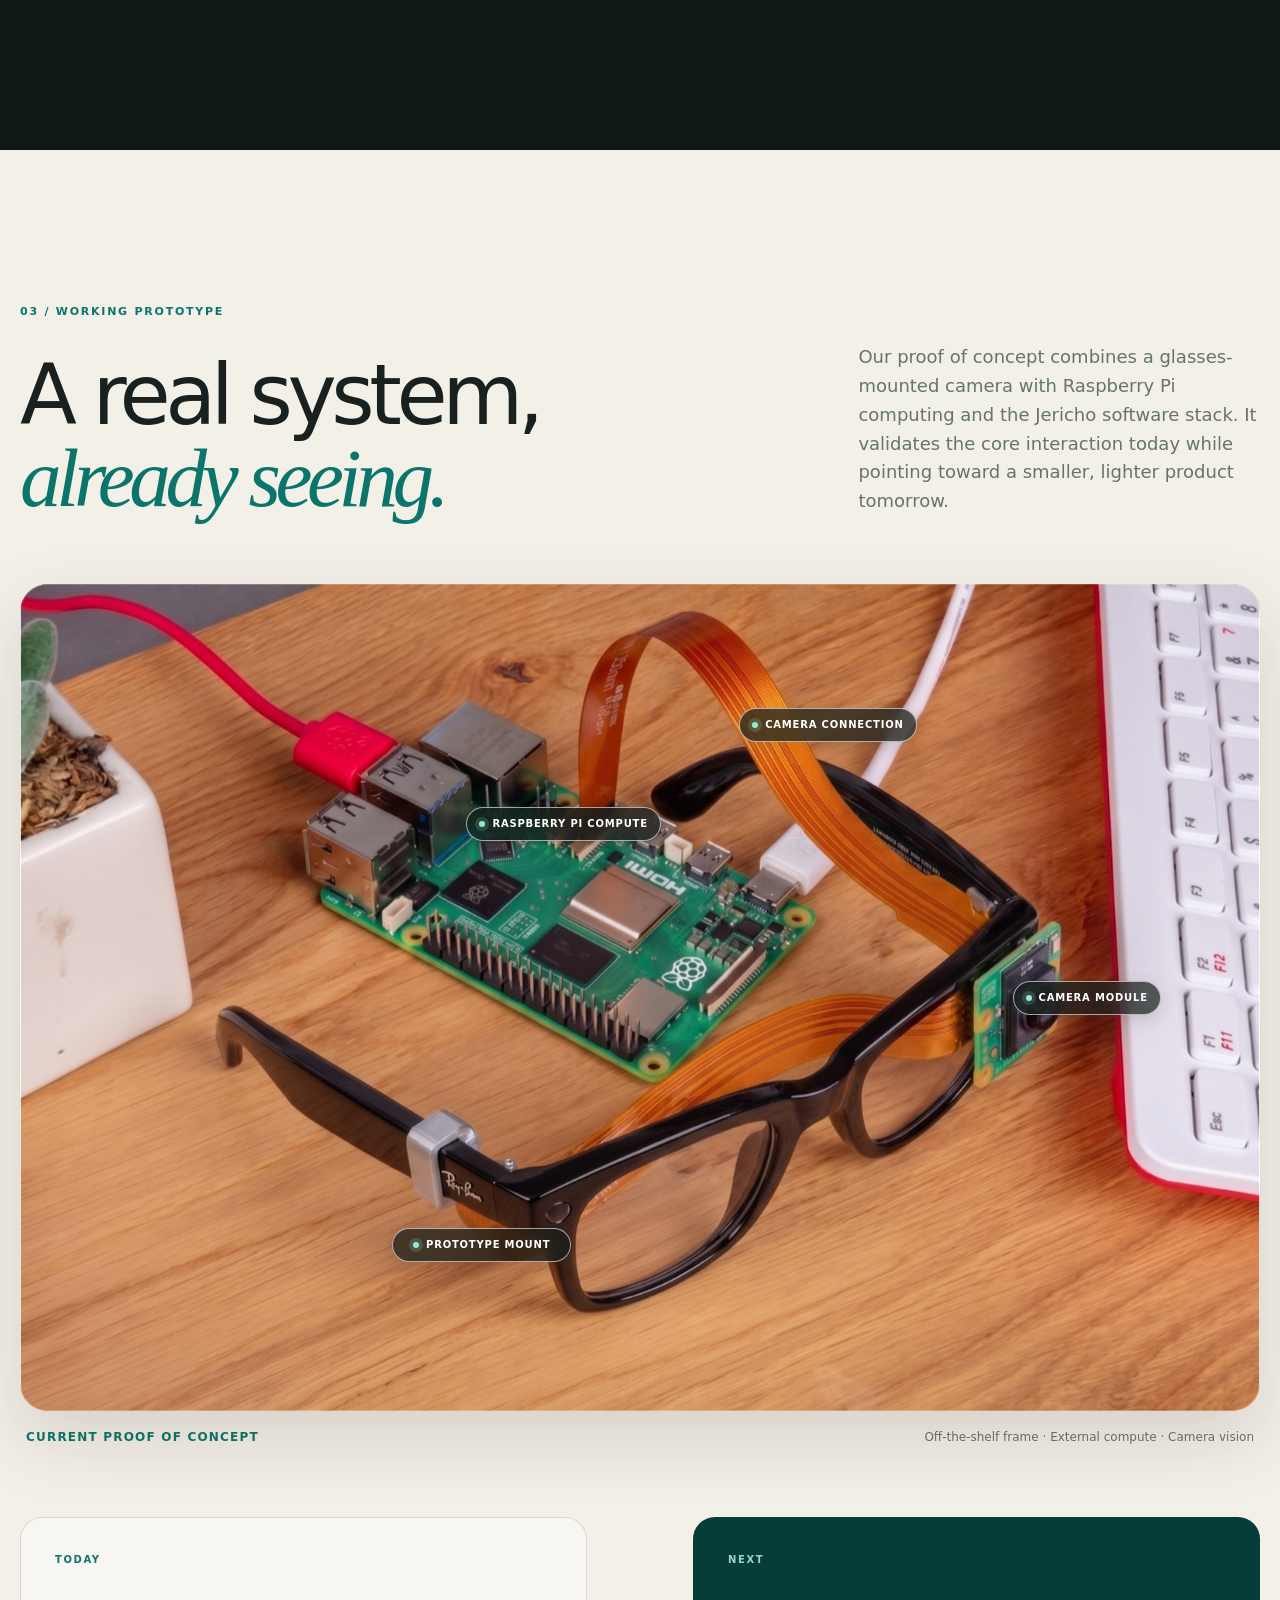
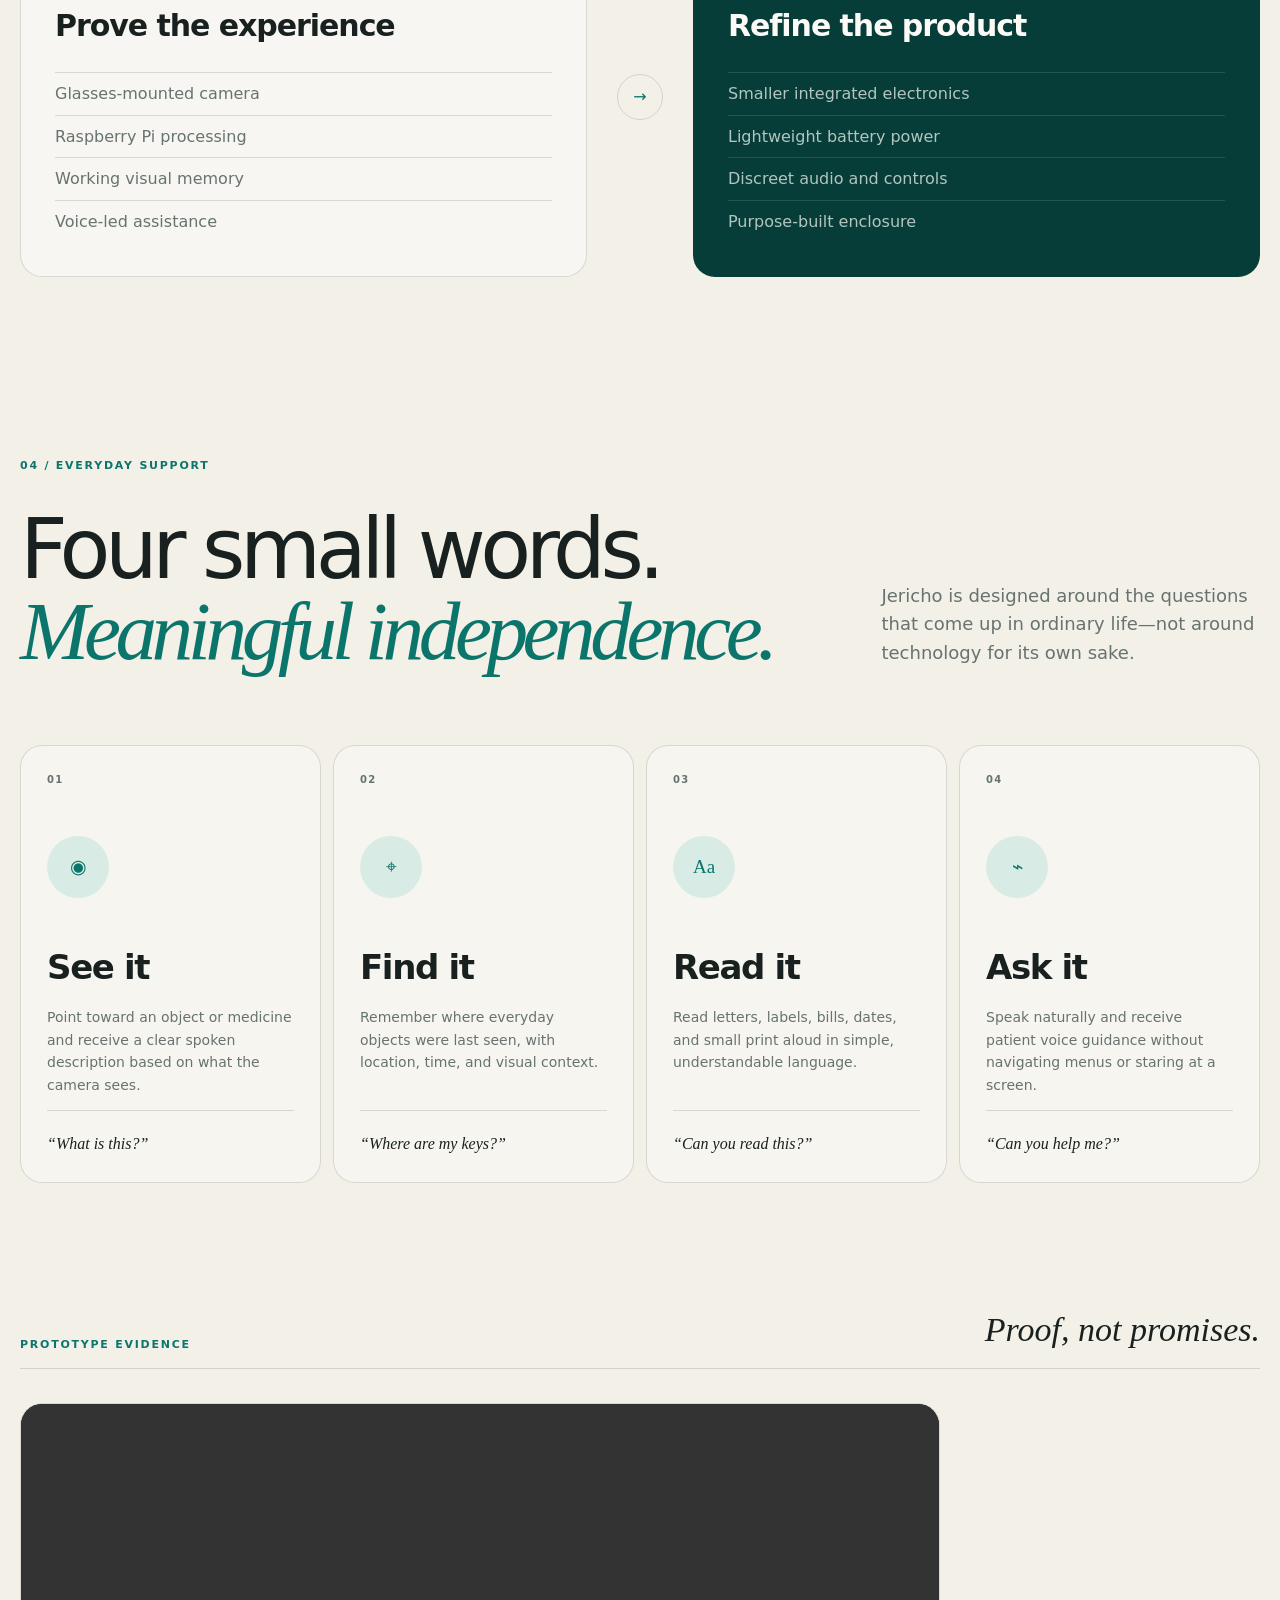
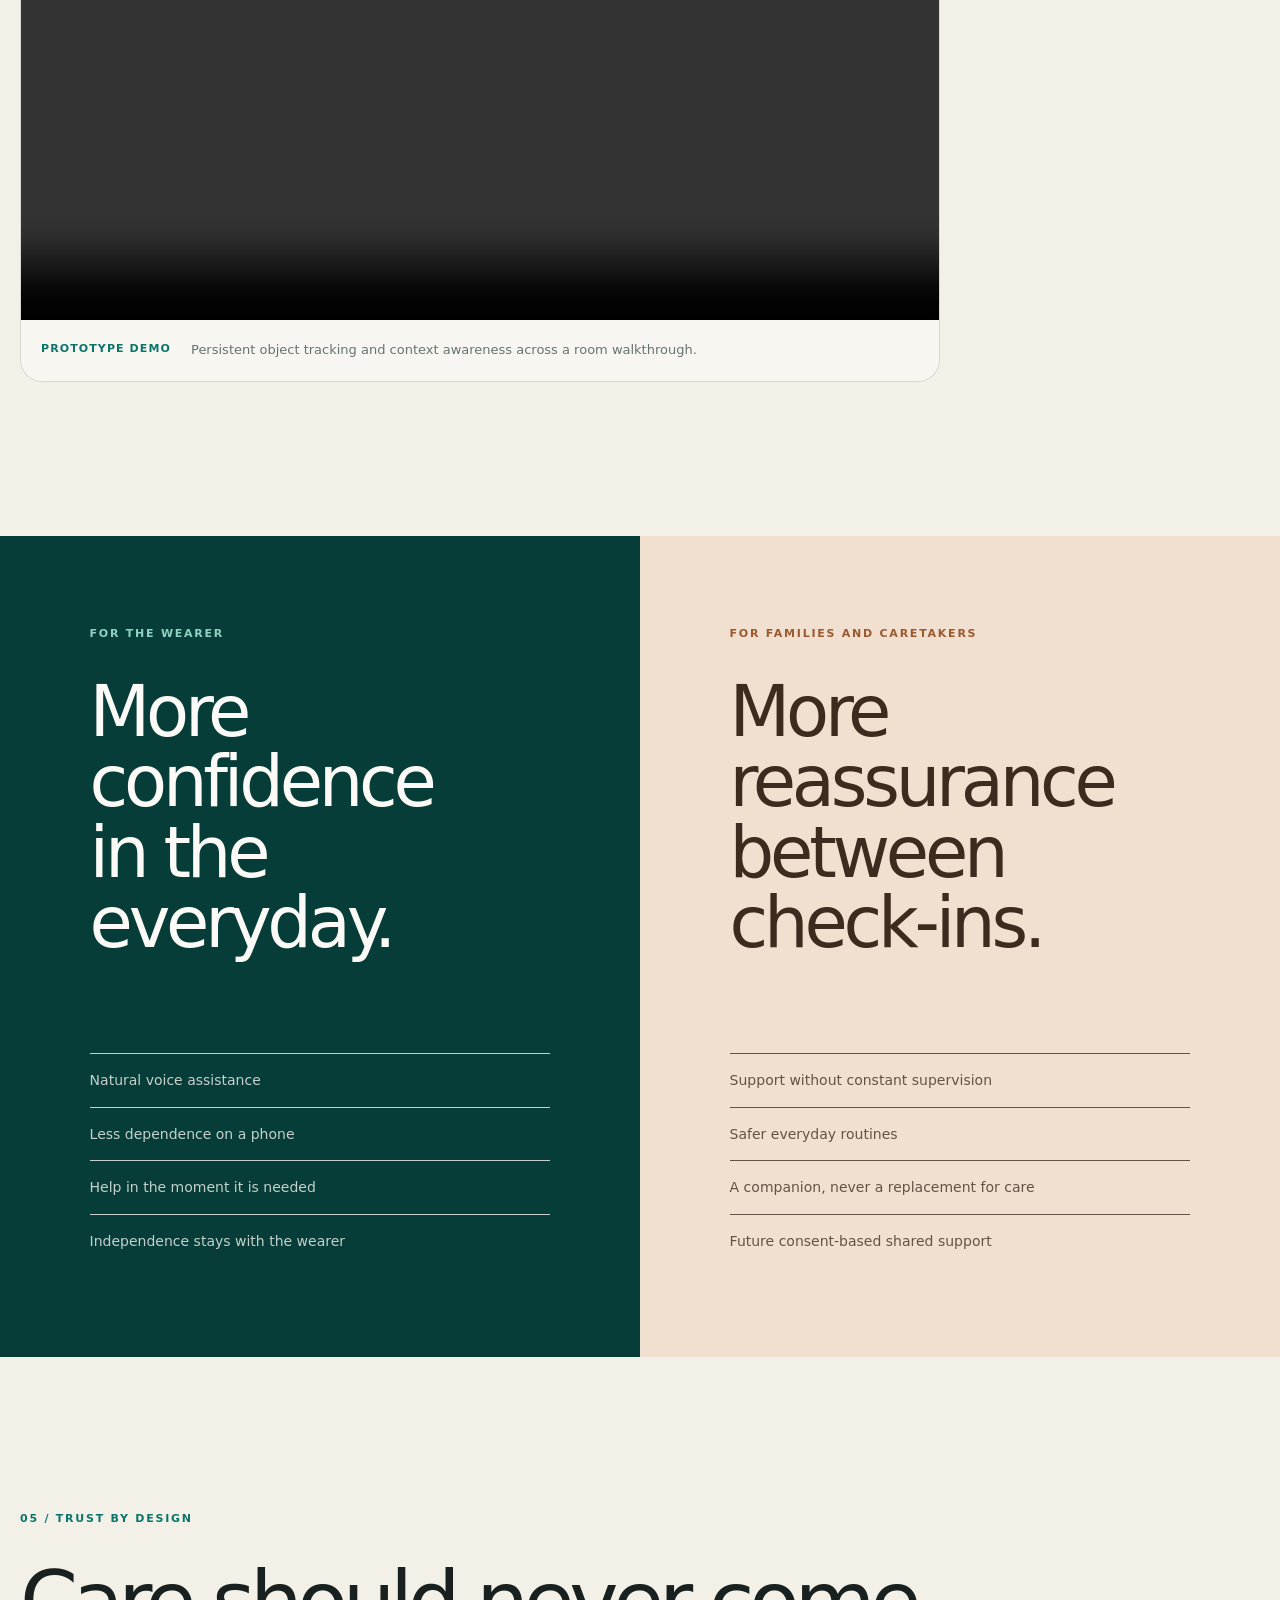
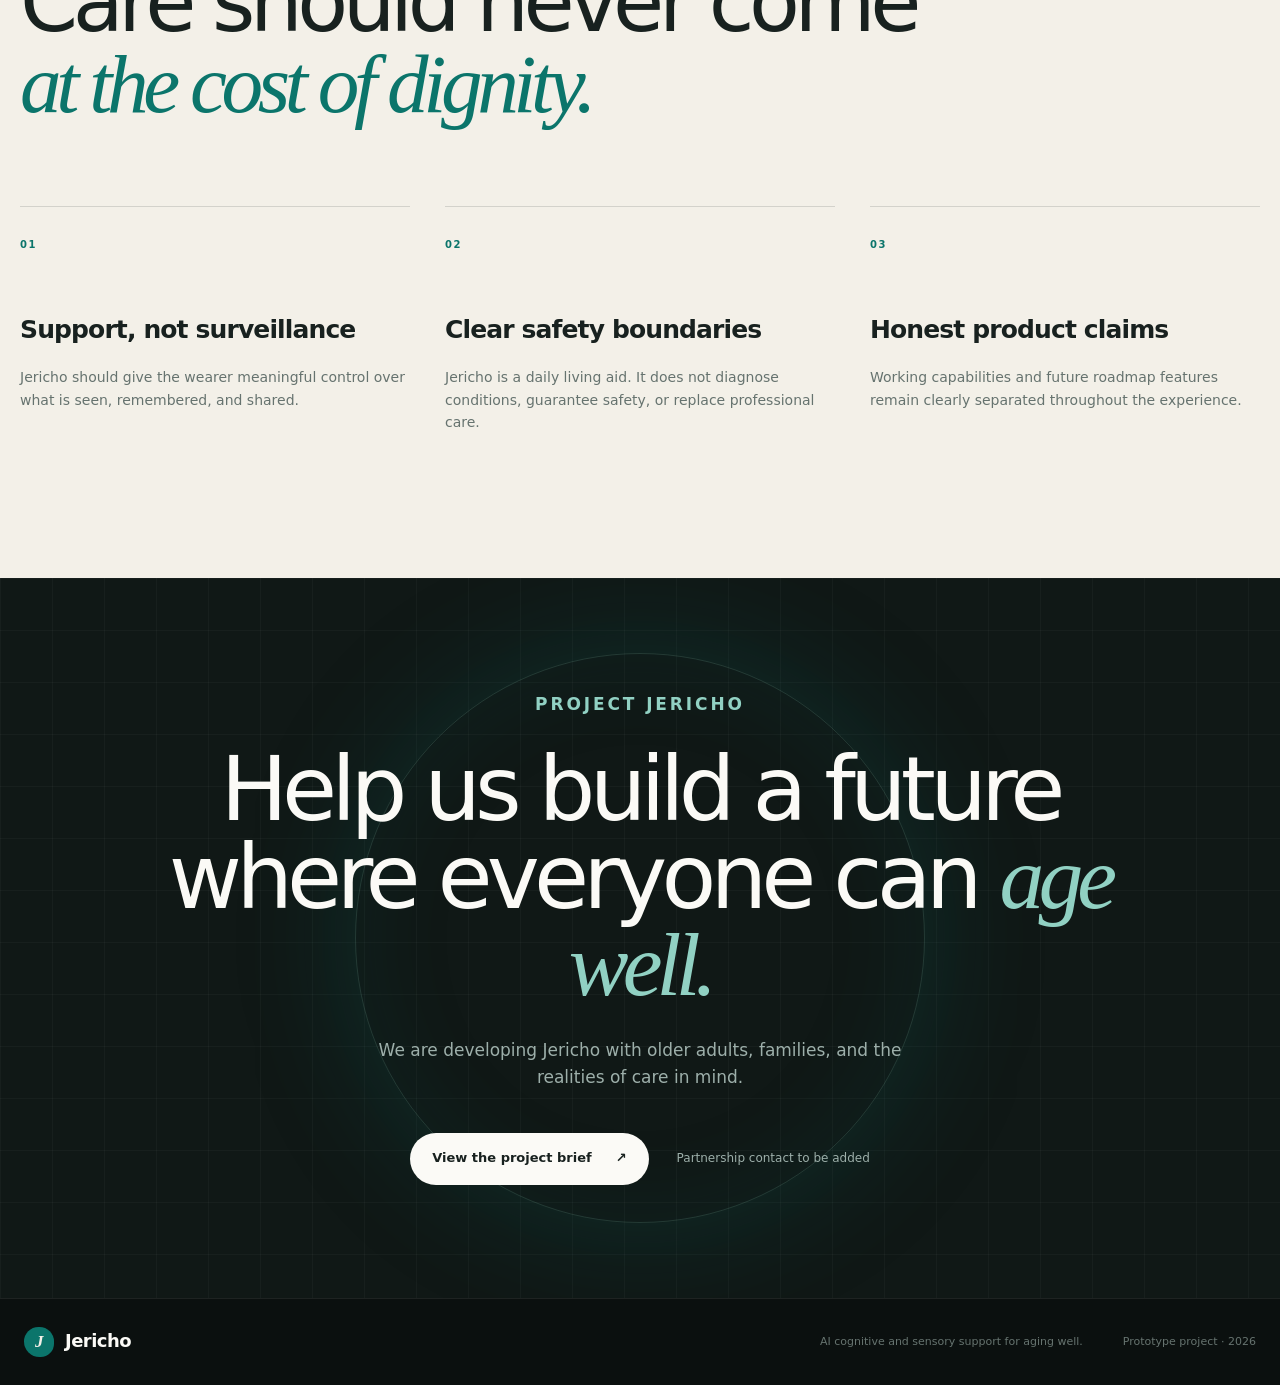
==== commit 735bf329: "Add Jericho website" ====
--- a/index.html
+++ b/index.html
@@ -1,971 +1,339 @@
-<!DOCTYPE html>
+<!doctype html>
 <html lang="en">
 <head>
-  <meta charset="UTF-8" />
-  <meta name="viewport" content="width=device-width, initial-scale=1.0" />
-  <title>REMIND</title>
-  <style>
-    :root {
-      --text: #111111;
-      --muted: #5f6f82;
-      --line: #d8e0ea;
-      --soft: #f5f7fa;
-      --accent: #0f766e;
-      --accent-dark: #115e59;
-      --link: #1687e8;
-      --max: 980px;
-      --media-max: 860px;
-      --wide-media-max: 1000px;
-    }
-
-    * {
-      box-sizing: border-box;
-    }
-
-    body {
-      margin: 0;
-      color: var(--text);
-      font-family: Arial, Helvetica, sans-serif;
-      font-size: 16px;
-      line-height: 1.6;
-      background: #ffffff;
-    }
-
-    a {
-      color: var(--link);
-      text-decoration: none;
-    }
-
-    a:hover {
-      text-decoration: underline;
-    }
-
-    header,
-    section,
-    footer {
-      max-width: var(--max);
-      margin: 0 auto;
-      padding: 34px 22px;
-    }
-
-    header {
-      padding-top: 62px;
-      text-align: center;
-    }
-
-    h1 {
-      margin: 0;
-      font-size: 46px;
-      line-height: 1.15;
-      font-weight: 700;
-    }
-
-    .title-tail {
-      font-style: italic;
-      font-weight: 400;
-    }
-
-    h2 {
-      margin: 0 0 16px;
-      padding-bottom: 6px;
-      border-bottom: 1px solid var(--line);
-      font-size: 25px;
-      font-weight: 700;
-      text-align: center;
-    }
-
-    .collapsible-section details {
-      width: 100%;
-    }
-
-    .collapsible-section summary {
-      padding-bottom: 6px;
-      border-bottom: 1px solid var(--line);
-      cursor: pointer;
-      font-size: 25px;
-      font-weight: 700;
-      line-height: 1.3;
-      text-align: center;
-    }
-
-    .collapsible-section summary::marker {
-      color: var(--muted);
-      font-size: 18px;
-    }
-
-    .collapsible-content {
-      padding-top: 16px;
-    }
-
-    .collapsible-content > p {
-      max-width: 820px;
-      margin-left: auto;
-      margin-right: auto;
-      text-align: justify;
-      text-align-last: left;
-    }
-
-    h3 {
-      margin: 0 0 8px;
-      font-size: 18px;
-      text-align: center;
-    }
-
-    h4 {
-      margin: 22px 0 8px;
-      font-size: 16px;
-      text-align: center;
-    }
-
-    p {
-      margin: 0 0 14px;
-    }
-
-    section > p {
-      max-width: 820px;
-      margin-left: auto;
-      margin-right: auto;
-      text-align: justify;
-      text-align-last: left;
-    }
-
-    .subtitle {
-      margin: 14px auto 8px;
-      max-width: 820px;
-      color: var(--muted);
-      font-size: 22px;
-    }
-
-    .venue,
-    .authors,
-    .affiliation {
-      margin: 8px 0;
-      font-size: 18px;
-      color: var(--muted);
-    }
-
-    .authors {
-      color: var(--link);
-      font-weight: 700;
-    }
-
-    .buttons {
-      display: flex;
-      justify-content: center;
-      flex-wrap: wrap;
-      gap: 10px;
-      margin-top: 22px;
-    }
-
-    .button {
-      display: inline-flex;
-      justify-content: center;
-      align-items: center;
-      min-width: 96px;
-      min-height: 38px;
-      padding: 8px 15px;
-      border: 1px solid #111111;
-      border-radius: 5px;
-      color: #ffffff;
-      background: #111111;
-      font-weight: 700;
-    }
-
-    .button.secondary {
-      color: #ffffff;
-      background: #111111;
-    }
-
-    .button:hover {
-      background: #333333;
-      color: #ffffff;
-      text-decoration: none;
-    }
-
-    .hero-video,
-    .video-grid,
-    .result-grid,
-    .method-grid {
-      margin-top: 20px;
-    }
-
-    .hero-video {
-      max-width: var(--media-max);
-      margin-left: auto;
-      margin-right: auto;
-      border: 1px solid var(--line);
-      background: var(--soft);
-    }
-
-    video,
-    img {
-      display: block;
-      width: 100%;
-      height: auto;
-    }
-
-    .caption {
-      margin: 9px 12px 12px;
-      color: var(--muted);
-      font-size: 14px;
-      text-align: center;
-    }
-
-    .video-note {
-      max-width: 900px;
-      margin: 12px auto 0;
-      color: var(--muted);
-      font-size: 15px;
-      text-align: justify;
-      text-align-last: left;
-    }
-
-    .video-grid,
-    .result-grid,
-    .method-grid {
-      display: grid;
-      grid-template-columns: repeat(2, minmax(0, 1fr));
-      gap: 16px;
-    }
-
-    #videos {
-      max-width: var(--wide-media-max);
-    }
-
-    #videos .video-grid {
-      grid-template-columns: repeat(2, minmax(0, 1fr));
-      gap: 20px;
-    }
-
-    #videos video {
-      aspect-ratio: 16 / 9;
-      background: #000000;
-      object-fit: contain;
-    }
-
-    .panel {
-      border: 1px solid var(--line);
-      border-radius: 6px;
-      background: #ffffff;
-      overflow: hidden;
-    }
-
-    .panel-body {
-      padding: 14px;
-    }
-
-    .placeholder {
-      display: flex;
-      min-height: 190px;
-      align-items: center;
-      justify-content: center;
-      padding: 20px;
-      color: var(--muted);
-      text-align: center;
-      background: var(--soft);
-    }
-
-    .qualitative-feature {
-      grid-column: 1 / -1;
-    }
-
-    #qualitative {
-      max-width: var(--wide-media-max);
-    }
-
-    #qualitative .result-grid {
-      grid-template-columns: 1fr;
-      gap: 20px;
-    }
-
-    .comparison-labels {
-      display: grid;
-      grid-template-columns: repeat(2, minmax(0, 1fr));
-      background: #111111;
-      color: #ffffff;
-      font-size: 15px;
-      font-weight: 700;
-      text-align: center;
-    }
-
-    .comparison-labels span {
-      padding: 10px 12px;
-    }
-
-    .comparison-labels span + span {
-      border-left: 1px solid #555555;
-    }
-
-    .comparison-labels.three-way {
-      grid-template-columns: repeat(3, minmax(0, 1fr));
-    }
-
-    .qualitative-video {
-      aspect-ratio: 32 / 9;
-      background: #000000;
-      object-fit: contain;
-    }
-
-    .qualitative-video.three-way {
-      aspect-ratio: 3840 / 848;
-    }
-
-    .method-step {
-      padding: 16px;
-      border: 1px solid var(--line);
-      border-radius: 6px;
-      background: var(--soft);
-      text-align: justify;
-      text-align-last: left;
-    }
-
-    .method-step strong {
-      display: block;
-      margin-bottom: 6px;
-      color: var(--accent-dark);
-      text-align: center;
-    }
-
-    .dataset-examples {
-      display: grid;
-      grid-template-columns: repeat(2, minmax(0, 1fr));
-      gap: 18px;
-      margin-top: 20px;
-    }
-
-    .dataset-examples img,
-    .dataset-examples .placeholder {
-      aspect-ratio: 16 / 9;
-      min-height: 190px;
-      border: 1px solid var(--line);
-      border-radius: 4px;
-      background: #ffffff;
-      object-fit: cover;
-    }
-
-    .dataset-examples .placeholder {
-      display: flex;
-      align-items: center;
-      justify-content: center;
-    }
-
-    #dataset {
-      max-width: var(--wide-media-max);
-    }
-
-    .dataset-list {
-      display: grid;
-      gap: 20px;
-      margin-top: 20px;
-    }
-
-    .dataset-links {
-      display: flex;
-      justify-content: center;
-      flex-wrap: wrap;
-      gap: 8px;
-      margin-top: 12px;
-    }
-
-    .small-button {
-      display: inline-flex;
-      justify-content: center;
-      min-height: 32px;
-      min-width: 128px;
-      align-items: center;
-      padding: 6px 11px;
-      border: 1px solid #111111;
-      border-radius: 5px;
-      color: #ffffff;
-      background: #111111;
-      font-size: 14px;
-      font-weight: 700;
-    }
-
-    .small-button:hover {
-      color: #ffffff;
-      background: #333333;
-      text-decoration: none;
-    }
-
-    table {
-      width: 100%;
-      border-collapse: collapse;
-      margin-top: 12px;
-      font-size: 15px;
-    }
-
-    th,
-    td {
-      padding: 10px;
-      border: 1px solid var(--line);
-      text-align: left;
-      vertical-align: top;
-    }
-
-    th {
-      background: var(--soft);
-    }
-
-    code,
-    pre {
-      font-family: Consolas, Monaco, "Courier New", monospace;
-    }
-
-    pre {
-      overflow-x: auto;
-      padding: 14px;
-      border: 1px solid var(--line);
-      border-radius: 6px;
-      background: var(--soft);
-      font-size: 14px;
-    }
-
-    footer {
-      margin-top: 20px;
-      padding-bottom: 48px;
-      color: var(--muted);
-      text-align: center;
-    }
-
-    @media (max-width: 720px) {
-      header,
-      section,
-      footer {
-        padding-left: 16px;
-        padding-right: 16px;
-      }
-
-      h1 {
-        font-size: 34px;
-      }
-
-      .subtitle {
-        font-size: 18px;
-      }
-
-      .video-grid,
-      .result-grid,
-      .method-grid {
-        grid-template-columns: 1fr;
-      }
-
-      #videos .video-grid {
-        grid-template-columns: 1fr;
-      }
-
-      .dataset-examples {
-        grid-template-columns: 1fr;
-      }
-    }
-  </style>
+  <meta charset="utf-8">
+  <meta name="viewport" content="width=device-width, initial-scale=1">
+  <meta name="description" content="Project Jericho is an AI cognitive and sensory companion designed to help older adults stay independent and connected.">
+  <meta name="theme-color" content="#f3f0e8">
+  <title>Project Jericho — Age well, with confidence</title>
+  <link rel="stylesheet" href="website/styles.css">
+  <script src="website/site.js" defer></script>
 </head>
-
 <body>
-  <header>
-    <h1>REMIND: <span class="title-tail">RE-Identification with Memory for INDoor Navigation</span></h1>
-    <p class="authors">Pablo Diaz-Pereda, Alejandro Rodriguez-Ramos, David Perez-Saura, and Pascual Campoy</p>
-    <p class="affiliation">
-      Computer Vision and Aerial Robotics Group at Centre for Automation and Robotics C.A.R. (UPM-CSIC),
-      Universidad Politecnica de Madrid (CVAR-UPM), Calle Jose Gutierrez Abascal 2, 28006 Madrid, Spain
-    </p>
-
-    <div class="buttons">
-      <a class="button" href="https://arxiv.org/abs/2607.09267">Paper</a>
-      <a class="button secondary" href="https://github.com/cvar-vision-dl/remind-reid-tracker/blob/main/REMIND_METHOD.md">Method</a>
-      <a class="button secondary" href="https://github.com/cvar-vision-dl/remind-reid-tracker">Code</a>
-    </div>
-
-    <div class="hero-video">
-      <video controls muted playsinline preload="metadata">
-        <source src="https://github.com/cvar-vision-dl/remind-reid-tracker/releases/download/project-page-assets/overview.mp4#t=0.1" type="video/mp4" />
-        Your browser does not support the video tag.
-      </video>
-      <p class="caption">
-        REMIND overview video.
-      </p>
-      <p class="video-note">
-        To read the visualization, follow each object's color and class label over time: when they remain stable, REMIND
-        is preserving the same identity for the same physical object. White masks indicate ambiguous or provisional
-        tracks, where the system delays committing to a persistent identity until there is enough evidence.
-      </p>
-    </div>
+  <a class="skip-link" href="#main-content">Skip to content</a>
+  <div class="scroll-progress" aria-hidden="true"><span></span></div>
+
+  <header class="site-header" data-header>
+    <a class="wordmark" href="#top" aria-label="Project Jericho home">
+      <span class="wordmark-mark" aria-hidden="true">J</span>
+      <span>Jericho</span>
+    </a>
+    <button class="menu-button" type="button" aria-expanded="false" aria-controls="primary-nav" data-menu-button>
+      <span>Menu</span>
+      <i aria-hidden="true"></i>
+    </button>
+    <nav id="primary-nav" class="primary-nav" aria-label="Primary navigation" data-nav>
+      <a href="#story">How it works</a>
+      <a href="#prototype">Prototype</a>
+      <a href="#capabilities">Capabilities</a>
+      <a href="#care">For families</a>
+      <a class="nav-cta" href="#contact">Partner with us</a>
+    </nav>
   </header>
 
-  <section id="abstract">
-    <h2>Abstract</h2>
-    <p>
-      Mobile robots operating indoors must re-identify previously observed objects after long temporal gaps, significant
-      viewpoint changes, and severe illumination variations. This remains a challenging problem: multi-object tracking
-      methods are optimized for short-term association of pedestrians and vehicles at video rates, person and vehicle
-      re-identification approaches lack persistent memory mechanisms, and state-of-the-art video object segmentation
-      techniques rely on reactive distractor filtering rather than enforcing global identity consistency.
-    </p>
-    <p>
-      To address these limitations, we present REMIND, an online tracker designed for long-term multi-object
-      re-identification of generic indoor objects from monocular RGB imagery, requiring neither camera pose nor depth.
-      Motivated by evidence from visual cognition that humans rely on accumulated appearance familiarity and spatial
-      context rather than explicit self-localization, REMIND combines frozen DINOv3 features with a dual-bank
-      multi-prototype appearance memory, part- and background-level descriptors, a neighbour-context reasoning module
-      exploiting spatial co-occurrence, and joint Hungarian assignment with ambiguity-aware safeguards. On a
-      purpose-built indoor dataset featuring controlled revisits and dense same-class clutter, REMIND reaches 90.35%
-      IDF1, nearly 20 points above a state-of-the-art video object segmentation baseline and more than 36 above a strong
-      tracking-by-detection baseline. On ScanNet++, it attains the highest IDF1 in every setting but one, end-to-end
-      detection over all scenes, where the tracking-by-detection baseline is marginally ahead while REMIND still
-      associates and recovers identities more accurately; it also completes every scene, whereas the video object
-      segmentation baseline exhausts GPU memory on 66.9% under YOLO detections. The complete system, evaluation
-      framework, and dataset are publicly released.
-    </p>
-  </section>
-
-  <section id="dataset" class="collapsible-section">
-    <details>
-      <summary>Datasets</summary>
-      <div class="collapsible-content">
-    <div class="dataset-list">
-      <div class="method-step">
-        <strong>Custom Dataset</strong>
-        Single video recorded in a living room under controlled conditions. The sequence contains medium-low object
-        density and a medium level of repeated object classes, with controlled viewpoint and illumination variation.
-        <div class="dataset-examples">
-          <img src="https://github.com/cvar-vision-dl/remind-reid-tracker/releases/download/project-page-assets/custom_gt_frame_000045.png" alt="Custom dataset GT masks for frame 000045" loading="lazy" decoding="async" />
-          <img src="https://github.com/cvar-vision-dl/remind-reid-tracker/releases/download/project-page-assets/custom_gt_frame_000105.png" alt="Custom dataset GT masks for frame 000105" loading="lazy" decoding="async" />
-          <img src="https://github.com/cvar-vision-dl/remind-reid-tracker/releases/download/project-page-assets/custom_gt_frame_000187.png" alt="Custom dataset GT masks for frame 000187" loading="lazy" decoding="async" />
-          <img src="https://github.com/cvar-vision-dl/remind-reid-tracker/releases/download/project-page-assets/custom_gt_frame_000278.png" alt="Custom dataset GT masks for frame 000278" loading="lazy" decoding="async" />
-          <img src="https://github.com/cvar-vision-dl/remind-reid-tracker/releases/download/project-page-assets/custom_gt_frame_000816.png" alt="Custom dataset GT masks for frame 000816" loading="lazy" decoding="async" />
-          <img src="https://github.com/cvar-vision-dl/remind-reid-tracker/releases/download/project-page-assets/custom_gt_frame_000930.png" alt="Custom dataset GT masks for frame 000930" loading="lazy" decoding="async" />
-        </div>
-      </div>
-      <div class="method-step">
-        <strong>ScanNet++</strong>
-        Indoor scenes with object instances, semantic labels, and segmentation masks. We convert selected scenes to a
-        DAVIS-style tracking format to evaluate identity consistency across complex real-world indoor environments. The
-        GIFs shown below use the official ScanNet++ benchmark annotations from the official dataset release.
-        <div class="dataset-examples">
-          <img src="https://github.com/cvar-vision-dl/remind-reid-tracker/releases/download/project-page-assets/scannetpp_gt_scene_f1e01af60a.gif" alt="ScanNet++ scene f1e01af60a with benchmark GT masks and class labels" loading="lazy" decoding="async" />
-          <img src="https://github.com/cvar-vision-dl/remind-reid-tracker/releases/download/project-page-assets/scannetpp_gt_scene_3ff873c77e.gif" alt="ScanNet++ scene 3ff873c77e with benchmark GT masks and class labels" loading="lazy" decoding="async" />
-          <img src="https://github.com/cvar-vision-dl/remind-reid-tracker/releases/download/project-page-assets/scannetpp_gt_scene_d3b7d054c4.gif" alt="ScanNet++ scene d3b7d054c4 with benchmark GT masks and class labels" loading="lazy" decoding="async" />
-          <img src="https://github.com/cvar-vision-dl/remind-reid-tracker/releases/download/project-page-assets/scannetpp_gt_scene_07e6f56969.gif" alt="ScanNet++ scene 07e6f56969 with benchmark GT masks and class labels" loading="lazy" decoding="async" />
-          <img src="https://github.com/cvar-vision-dl/remind-reid-tracker/releases/download/project-page-assets/scannetpp_gt_scene_41b00feddb.gif" alt="ScanNet++ scene 41b00feddb with benchmark GT masks and class labels" loading="lazy" decoding="async" />
-          <img src="https://github.com/cvar-vision-dl/remind-reid-tracker/releases/download/project-page-assets/scannetpp_gt_scene_45b0dac5e3.gif" alt="ScanNet++ scene 45b0dac5e3 with benchmark GT masks and class labels" loading="lazy" decoding="async" />
-        </div>
-        <div class="dataset-links">
-          <a class="small-button" href="https://scannetpp.mlsg.cit.tum.de/scannetpp/">ScanNet++ page</a>
-          <a class="small-button" href="https://github.com/scannetpp/scannetpp">Code</a>
-        </div>
-      </div>
-    </div>
-      </div>
-    </details>
-  </section>
-
-  <section id="videos" class="collapsible-section">
-    <details>
-      <summary>Tracking Examples</summary>
-      <div class="collapsible-content">
-    <p>
-      These examples show REMIND tracking on selected ScanNet++ indoor scenes converted to DAVIS-style sequences.
-    </p>
-    <div class="video-grid">
-      <div class="panel">
-        <video controls muted playsinline preload="none">
-          <source src="https://github.com/cvar-vision-dl/remind-reid-tracker/releases/download/project-page-assets/remind_example_scene_13b4efaf62.mp4#t=0.1" type="video/mp4" />
-        </video>
-      </div>
-
-      <div class="panel">
-        <video controls muted playsinline preload="none">
-          <source src="https://github.com/cvar-vision-dl/remind-reid-tracker/releases/download/project-page-assets/remind_example_scene_2748de13fb.mp4#t=0.1" type="video/mp4" />
-        </video>
-      </div>
-
-      <div class="panel">
-        <video controls muted playsinline preload="none">
-          <source src="https://github.com/cvar-vision-dl/remind-reid-tracker/releases/download/project-page-assets/remind_example_scene_3b50ff5f35.mp4#t=0.1" type="video/mp4" />
-        </video>
-      </div>
-
-      <div class="panel">
-        <video controls muted playsinline preload="none">
-          <source src="https://github.com/cvar-vision-dl/remind-reid-tracker/releases/download/project-page-assets/remind_example_scene_589f5c7c58.mp4#t=0.1" type="video/mp4" />
-        </video>
-      </div>
-
-      <div class="panel">
-        <video controls muted playsinline preload="none">
-          <source src="https://github.com/cvar-vision-dl/remind-reid-tracker/releases/download/project-page-assets/remind_example_scene_778769dad8.mp4#t=0.1" type="video/mp4" />
-        </video>
-      </div>
-
-      <div class="panel">
-        <video controls muted playsinline preload="none">
-          <source src="https://github.com/cvar-vision-dl/remind-reid-tracker/releases/download/project-page-assets/remind_example_scene_95450f0c4e.mp4#t=0.1" type="video/mp4" />
-        </video>
-      </div>
-
-      <div class="panel">
-        <video controls muted playsinline preload="none">
-          <source src="https://github.com/cvar-vision-dl/remind-reid-tracker/releases/download/project-page-assets/remind_example_scene_9d7e20fbec.mp4#t=0.1" type="video/mp4" />
-        </video>
-      </div>
-
-      <div class="panel">
-        <video controls muted playsinline preload="none">
-          <source src="https://github.com/cvar-vision-dl/remind-reid-tracker/releases/download/project-page-assets/remind_example_scene_c026d108e0.mp4#t=0.1" type="video/mp4" />
-        </video>
-      </div>
-
-      <div class="panel">
-        <video controls muted playsinline preload="none">
-          <source src="https://github.com/cvar-vision-dl/remind-reid-tracker/releases/download/project-page-assets/remind_example_scene_e6372539da.mp4#t=0.1" type="video/mp4" />
-        </video>
-      </div>
-
-      <div class="panel">
-        <video controls muted playsinline preload="none">
-          <source src="https://github.com/cvar-vision-dl/remind-reid-tracker/releases/download/project-page-assets/remind_example_scene_eeeb9836b8.mp4#t=0.1" type="video/mp4" />
-        </video>
-      </div>
-    </div>
-      </div>
-    </details>
-  </section>
-
-  <section id="results">
-    <h2>Main Results</h2>
-    <p>
-      REMIND explicitly models ambiguous and uncertain cases. For quantitative evaluation, ambiguous/provisional
-      labels are collapsed into a final identity decision so standard tracking metrics can be computed. This collapsed
-      output is used only for reporting: internally, the method does not always force an immediate identity label.
-    </p>
-    <p class="video-note">
-      MASA is evaluated with an adapted MASA-GDINO setup: class-aware association, full-scene memory, disabled spatial
-      distance filtering, and 0.3 embedding momentum. ScanNet++ rows report the DAM4SAM-comparable subset; the YOLO
-      subset uses the V2 forced split.
-    </p>
-    <h3>Evaluation with ground-truth masks</h3>
-    <h4>Custom Dataset</h4>
-    <table>
-      <thead>
-        <tr>
-          <th>Method</th>
-          <th>Detector</th>
-          <th>IDF1</th>
-          <th>Recovery</th>
-        </tr>
-      </thead>
-      <tbody>
-        <tr>
-          <td>DAM4SAM</td>
-          <td>GT masks init</td>
-          <td>70.53%</td>
-          <td>69.15%</td>
-        </tr>
-        <tr>
-          <td>MASA</td>
-          <td>GT masks</td>
-          <td>53.84%</td>
-          <td>45.74%</td>
-        </tr>
-        <tr>
-          <td>REMIND</td>
-          <td>GT masks</td>
-          <td><strong>90.35%</strong></td>
-          <td><strong>85.46%</strong></td>
-        </tr>
-      </tbody>
-    </table>
-
-    <h4>ScanNet++</h4>
-    <table>
-      <thead>
-        <tr>
-          <th>Method</th>
-          <th>Detector</th>
-          <th>IDF1</th>
-          <th>Recovery</th>
-        </tr>
-      </thead>
-      <tbody>
-        <tr>
-          <td>DAM4SAM</td>
-          <td>GT masks init</td>
-          <td>60.71%</td>
-          <td>41.65%</td>
-        </tr>
-        <tr>
-          <td>MASA</td>
-          <td>GT masks</td>
-          <td>57.01%</td>
-          <td>42.65%</td>
-        </tr>
-        <tr>
-          <td>REMIND</td>
-          <td>GT masks</td>
-          <td><strong>66.67%</strong></td>
-          <td><strong>58.36%</strong></td>
-        </tr>
-      </tbody>
-    </table>
-
-    <h3>Evaluation with YOLO detections</h3>
-    <h4>Custom Dataset</h4>
-    <table>
-      <thead>
-        <tr>
-          <th>Method</th>
-          <th>Detector</th>
-          <th>IDF1</th>
-          <th>Recovery</th>
-        </tr>
-      </thead>
-      <tbody>
-        <tr>
-          <td>DAM4SAM</td>
-          <td>YOLO init</td>
-          <td>64.54%</td>
-          <td>65.96%</td>
-        </tr>
-        <tr>
-          <td>MASA</td>
-          <td>YOLO</td>
-          <td>45.76%</td>
-          <td>38.65%</td>
-        </tr>
-        <tr>
-          <td>REMIND</td>
-          <td>YOLO</td>
-          <td><strong>75.45%</strong></td>
-          <td><strong>79.08%</strong></td>
-        </tr>
-      </tbody>
-    </table>
-
-    <h4>ScanNet++</h4>
-    <table>
-      <thead>
-        <tr>
-          <th>Method</th>
-          <th>Detector</th>
-          <th>IDF1</th>
-          <th>Recovery</th>
-        </tr>
-      </thead>
-      <tbody>
-        <tr>
-          <td>DAM4SAM</td>
-          <td>YOLO init</td>
-          <td>57.97%</td>
-          <td><strong>53.59%</strong></td>
-        </tr>
-        <tr>
-          <td>MASA</td>
-          <td>YOLO</td>
-          <td>60.38%</td>
-          <td>46.89%</td>
-        </tr>
-        <tr>
-          <td>REMIND</td>
-          <td>YOLO</td>
-          <td><strong>61.30%</strong></td>
-          <td>46.23%</td>
-        </tr>
-      </tbody>
-    </table>
-  </section>
-
-  <section id="qualitative" class="collapsible-section">
-    <details>
-      <summary>Qualitative Results</summary>
-      <div class="collapsible-content">
-    <p>
-      Qualitative comparisons focus on the effect of the detection source in the custom video and on the comparison
-      among REMIND, DAM4SAM, and MASA in selected ScanNet++ benchmark scenes.
-    </p>
-    <p class="video-note">
-      In these videos, stable colors and class labels are the main cue for correct re-identification: they show that the
-      tracker keeps assigning the same identity to the same object across frames. White masks mark ambiguous or temporary
-      assignments, reflecting cases where REMIND is intentionally cautious before updating its memory.
-    </p>
-    <div class="result-grid">
-      <div class="panel qualitative-feature">
-        <div class="panel-body">
-          <h3>Custom video: GT masks vs YOLO detections</h3>
-          <p>
-            Side-by-side REMIND comparison on the custom video, contrasting tracking from ground-truth masks with
-            tracking from YOLO detections.
-          </p>
-          <p>
-            YOLO is expected to perform worse than ground-truth masks because detections can fail, mask boundaries are
-            less precise, and a single object may be split into multiple regions. These fragments create false duplicate
-            objects and can pollute the contextual memory used to describe nearby objects.
-          </p>
-        </div>
-        <div class="comparison-labels">
-          <span>Detector: GT masks</span>
-          <span>Detector: YOLO</span>
-        </div>
-        <video class="qualitative-video" controls muted playsinline preload="none">
-          <source src="https://github.com/cvar-vision-dl/remind-reid-tracker/releases/download/project-page-assets/remind_custom_gt_vs_yolo.mp4#t=0.1" type="video/mp4" />
-        </video>
-      </div>
-
-      <div>
-        <h3>REMIND vs DAM4SAM vs MASA on ScanNet++</h3>
-        <p>
-          Three-way qualitative comparisons on five official ScanNet++ benchmark scenes converted to DAVIS-style
-          tracking sequences.
-        </p>
-      </div>
-
-      <div class="panel">
-        <div class="panel-body">
-          <p>
-            In the first ScanNet++ example, REMIND keeps the bed region and the curtain more consistently tracked, while
-            DAM4SAM intermittently loses them. MASA struggles especially in the bed area, where it confuses the blankets
-            and pillows, while the other methods preserve these identities more reliably.
-          </p>
-        </div>
-        <div class="comparison-labels three-way">
-          <span>REMIND</span>
-          <span>DAM4SAM</span>
-          <span>MASA</span>
-        </div>
-        <video class="qualitative-video three-way" controls muted playsinline preload="none" aria-label="REMIND vs DAM4SAM vs MASA comparison on ScanNet++ scene 02f25e5fee">
-          <source src="https://github.com/cvar-vision-dl/remind-reid-tracker/releases/download/project-page-assets/COMPARE_REMIND_GT_VS_D4SM_GT_INIT_VS_MASA_GT_02f25e5fee.mp4#t=0.1" type="video/mp4" />
-        </video>
-      </div>
-
-      <div class="panel">
-        <div class="panel-body">
-          <p>
-            In the second example, DAM4SAM loses the wardrobe, the blanket, and one of the curtains, while REMIND keeps
-            these objects more consistently tracked. MASA also struggles with the pillows, wardrobe, and curtain; although
-            DAM4SAM exhibits related failures in this area, REMIND handles these objects more reliably than both baselines.
-          </p>
-        </div>
-        <div class="comparison-labels three-way">
-          <span>REMIND</span>
-          <span>DAM4SAM</span>
-          <span>MASA</span>
-        </div>
-        <video class="qualitative-video three-way" controls muted playsinline preload="none" aria-label="REMIND vs DAM4SAM vs MASA comparison on ScanNet++ scene 268513240f">
-          <source src="https://github.com/cvar-vision-dl/remind-reid-tracker/releases/download/project-page-assets/COMPARE_REMIND_GT_VS_D4SM_GT_INIT_VS_MASA_GT_268513240f.mp4#t=0.1" type="video/mp4" />
-        </video>
-      </div>
-
-      <div class="panel">
-        <div class="panel-body">
-          <p>
-            In the third example, DAM4SAM loses the table and several objects placed on top of it at some point in the
-            sequence, while REMIND preserves more stable identities. MASA behaves similarly to DAM4SAM: after the temporal
-            jump, it recovers several objects with incorrect identities.
-          </p>
-        </div>
-        <div class="comparison-labels three-way">
-          <span>REMIND</span>
-          <span>DAM4SAM</span>
-          <span>MASA</span>
-        </div>
-        <video class="qualitative-video three-way" controls muted playsinline preload="none" aria-label="REMIND vs DAM4SAM vs MASA comparison on ScanNet++ scene 2f5996ff01">
-          <source src="https://github.com/cvar-vision-dl/remind-reid-tracker/releases/download/project-page-assets/COMPARE_REMIND_GT_VS_D4SM_GT_INIT_VS_MASA_GT_2f5996ff01.mp4#t=0.1" type="video/mp4" />
-        </video>
-      </div>
-
-      <div class="panel">
-        <div class="panel-body">
-          <p>
-            In the fourth example, DAM4SAM temporarily loses the table, chair, and TV, although it later recovers them,
-            whereas REMIND keeps these objects more consistently connected across the sequence. MASA shows behavior similar
-            to DAM4SAM, with comparable instability in maintaining these identities.
-          </p>
-        </div>
-        <div class="comparison-labels three-way">
-          <span>REMIND</span>
-          <span>DAM4SAM</span>
-          <span>MASA</span>
-        </div>
-        <video class="qualitative-video three-way" controls muted playsinline preload="none" aria-label="REMIND vs DAM4SAM vs MASA comparison on ScanNet++ scene 37c9538a2b">
-          <source src="https://github.com/cvar-vision-dl/remind-reid-tracker/releases/download/project-page-assets/COMPARE_REMIND_GT_VS_D4SM_GT_INIT_VS_MASA_GT_37c9538a2b.mp4#t=0.1" type="video/mp4" />
-        </video>
-      </div>
-
-      <div class="panel">
-        <div class="panel-body">
-          <p>
-            In the fifth example, REMIND maintains stable tracks for the chairs, table, and surrounding furniture, while
-            DAM4SAM loses the chairs and table and also struggles with the door and cabinet during parts of the sequence.
-            MASA likewise becomes confused in some frames, particularly around the chairs and shelving unit.
-          </p>
-        </div>
-        <div class="comparison-labels three-way">
-          <span>REMIND</span>
-          <span>DAM4SAM</span>
-          <span>MASA</span>
-        </div>
-        <video class="qualitative-video three-way" controls muted playsinline preload="none" aria-label="REMIND vs DAM4SAM vs MASA comparison on ScanNet++ scene a30b666f83">
-          <source src="https://github.com/cvar-vision-dl/remind-reid-tracker/releases/download/project-page-assets/COMPARE_REMIND_GT_VS_D4SM_GT_INIT_VS_MASA_GT_a30b666f83.mp4#t=0.1" type="video/mp4" />
-        </video>
-      </div>
-    </div>
-      </div>
-    </details>
-  </section>
-
-  <section id="acknowledgements">
-    <h2>Acknowledgements</h2>
-    <p>
-      This work has been supported by the project SHEREC "Safe Healthy and Environmental Ship Recycling", Reference:
-      101136056, funded by the European Union under the Horizon Europe Program HORIZON-CL4-2023-HUMAN-01 CNECT.
-    </p>
-  </section>
-
-  <section id="citation">
-    <h2>Citation</h2>
-    <p>Please cite REMIND, MASA, and the ScanNet++ dataset when using this project page, code, or data-derived results.</p>
-    <h3>REMIND</h3>
-    <pre><code>@misc{remind2026,
-  title  = {REMIND: RE-Identification with Memory for INDoor Navigation},
-  author = {Diaz-Pereda, Pablo and Rodriguez-Ramos, Alejandro and Perez-Saura, David and Campoy, Pascual},
-  year   = {2026}
-}</code></pre>
-    <h3>MASA</h3>
-    <pre><code>@inproceedings{li2024masa,
-  title     = {Matching Anything by Segmenting Anything},
-  author    = {Li, Siyuan and Ke, Lei and Danelljan, Martin and Piccinelli, Luigi and Segu, Mattia and Van Gool, Luc and Yu, Fisher},
-  booktitle = {IEEE Conference on Computer Vision and Pattern Recognition (CVPR)},
-  year      = {2024}
-}</code></pre>
-    <h3>ScanNet++</h3>
-    <pre><code>@inproceedings{yeshwanthliu2023scannetpp,
-  title={ScanNet++: A High-Fidelity Dataset of 3D Indoor Scenes},
-  author={Yeshwanth, Chandan and Liu, Yueh-Cheng and Nie{\ss}ner, Matthias and Dai, Angela},
-  booktitle = {Proceedings of the International Conference on Computer Vision ({ICCV})},
-  year={2023}
-}</code></pre>
-  </section>
-
-  <footer>
-    <p>
-      REMIND project page. Code:
-      <a href="https://github.com/cvar-vision-dl/remind-reid-tracker">github.com/cvar-vision-dl/remind-reid-tracker</a>
-    </p>
+  <main id="main-content">
+    <section class="hero" id="top">
+      <div class="hero-media" aria-hidden="true">
+        <img src="website/assets/current-jericho-glasses.jpg" alt="">
+      </div>
+      <div class="hero-copy reveal">
+        <p class="eyebrow">Built for the Age Well generation</p>
+        <h1>Independence,<br><em>kept in sight.</em></h1>
+        <p class="hero-lead">Jericho is a visual and voice companion designed to help older adults understand, remember, and navigate everyday life—with reassurance for the people who care for them.</p>
+        <div class="hero-actions">
+          <a class="button button-dark" href="#story">Discover Jericho <span aria-hidden="true">↓</span></a>
+          <a class="text-link" href="#prototype">See the working prototype <span aria-hidden="true">↗</span></a>
+        </div>
+      </div>
+      <div class="hero-status reveal">Concept form factor · working vision prototype</div>
+
+      <div class="hero-foot" aria-hidden="true">
+        <span>See</span><i></i><span>Remember</span><i></i><span>Read</span><i></i><span>Ask</span>
+      </div>
+    </section>
+
+    <section class="manifesto section-pad">
+      <p class="section-index">01 / Why Jericho</p>
+      <div class="manifesto-grid">
+        <h2 class="reveal">Technology should help people stay <em>themselves.</em></h2>
+        <div class="manifesto-copy reveal">
+          <p>As everyday tasks become harder to see, remember, or navigate, older adults often have to choose between asking for help and doing without it.</p>
+          <p>Jericho places gentle assistance where it is easiest to reach: in sight, by voice, and in the moment it is needed.</p>
+        </div>
+      </div>
+    </section>
+
+    <section class="story" id="story">
+      <div class="story-heading section-pad">
+        <p class="section-index">02 / Inside Jericho</p>
+        <h2 class="reveal">Quiet technology.<br><em>Useful when it matters.</em></h2>
+      </div>
+
+      <div class="story-layout">
+        <div class="story-stage-wrap">
+          <div class="story-stage state-0" data-story-stage>
+            <div class="stage-kicker"><span data-stage-number>01</span> <span data-stage-label>Familiar by design</span></div>
+            <div class="story-media" aria-label="Jericho smart glasses product render">
+              <img class="story-image story-image-current" src="website/assets/current-jericho-glasses.jpg" alt="Jericho smart glasses on a clean white studio background">
+              <img class="story-image story-image-breakdown" src="website/assets/breakdown-jericho-glasses.jpg" alt="Exploded view of Jericho smart glasses showing internal components">
+            </div>
+            <svg class="story-svg story-person-svg" viewBox="0 0 900 650" role="img" aria-labelledby="story-svg-title">
+              <title id="story-svg-title">Animated view of the Jericho glasses and their components</title>
+              <defs>
+                <linearGradient id="story-lens" x1="0" y1="0" x2="1" y2="1">
+                  <stop offset="0" stop-color="#d8eee8" stop-opacity=".85"/>
+                  <stop offset=".55" stop-color="#fff" stop-opacity=".18"/>
+                  <stop offset="1" stop-color="#8ab9ae" stop-opacity=".45"/>
+                </linearGradient>
+                <radialGradient id="ai-glow">
+                  <stop offset="0" stop-color="#89ead3" stop-opacity=".65"/>
+                  <stop offset="1" stop-color="#89ead3" stop-opacity="0"/>
+                </radialGradient>
+              </defs>
+
+              <g class="support-layer">
+                <circle cx="168" cy="344" r="78" fill="#d9c7af"/>
+                <path d="M61 625 C65 493 103 431 168 431 C233 431 271 493 275 625 Z" fill="#6f817b"/>
+                <circle cx="732" cy="344" r="78" fill="#d9c7af"/>
+                <path d="M625 625 C629 493 667 431 732 431 C797 431 835 493 839 625 Z" fill="#8c7668"/>
+              </g>
+
+              <g class="person-layer">
+                <circle class="ai-halo" cx="687" cy="267" r="105" fill="url(#ai-glow)"/>
+                <circle cx="687" cy="267" r="24" fill="#0b756b"/>
+                <path d="M676 267 H698 M687 256 V278" stroke="#e7fffa" stroke-width="3" stroke-linecap="round"/>
+                <path d="M313 650 C318 510 355 453 450 448 C545 453 582 510 587 650 Z" fill="#be7440"/>
+                <ellipse cx="450" cy="328" rx="116" ry="144" fill="#d7ac8f"/>
+                <path d="M340 319 C323 211 365 157 443 154 C525 154 576 220 558 321 C531 265 487 239 431 241 C388 243 359 268 340 319 Z" fill="#e5e1d7"/>
+                <path d="M347 270 C371 199 428 181 479 193 C520 202 544 230 557 274" fill="none" stroke="#f2efe7" stroke-width="23" stroke-linecap="round"/>
+                <path d="M420 370 C440 382 460 382 480 370" fill="none" stroke="#9b6658" stroke-width="5" stroke-linecap="round"/>
+                <circle cx="410" cy="324" r="5" fill="#2f302d"/>
+                <circle cx="490" cy="324" r="5" fill="#2f302d"/>
+              </g>
+
+              <ellipse class="product-shadow" cx="450" cy="470" rx="260" ry="29" fill="#07110f" opacity=".12"/>
+              <g class="product-rig">
+                <g class="lens-frame">
+                  <path d="M151 282 C145 250 165 226 199 223 L354 219 C389 218 411 240 414 271 L416 311 C418 345 397 366 363 369 L216 372 C179 373 158 354 155 322 Z" fill="url(#story-lens)" stroke="#182320" stroke-width="15"/>
+                  <path d="M486 271 C489 240 511 218 546 219 L701 223 C735 226 755 250 749 282 L745 322 C742 354 721 373 684 372 L537 369 C503 366 482 345 484 311 Z" fill="url(#story-lens)" stroke="#182320" stroke-width="15"/>
+                  <path d="M414 273 C437 256 463 256 486 273" fill="none" stroke="#182320" stroke-width="15" stroke-linecap="round"/>
+                  <path d="M156 252 L78 223 C63 217 53 228 61 240 L151 304" fill="none" stroke="#182320" stroke-width="16" stroke-linecap="round"/>
+                  <path d="M744 252 L822 223 C837 217 847 228 839 240 L749 304" fill="none" stroke="#182320" stroke-width="16" stroke-linecap="round"/>
+                </g>
+
+                <g class="component component-camera">
+                  <rect x="704" y="241" width="48" height="38" rx="9" fill="#c8763c" stroke="#182320" stroke-width="6"/>
+                  <circle cx="728" cy="260" r="9" fill="#07110f"/>
+                  <circle cx="728" cy="260" r="3" fill="#8de8d3"/>
+                </g>
+                <g class="component component-chip">
+                  <rect x="425" y="285" width="50" height="50" rx="9" fill="#0b756b"/>
+                  <path d="M437 298 H463 M437 310 H463 M437 322 H455" stroke="#baf3e6" stroke-width="4" stroke-linecap="round"/>
+                </g>
+                <g class="component component-battery">
+                  <rect x="118" y="300" width="56" height="29" rx="8" fill="#d9a45e" stroke="#182320" stroke-width="5"/>
+                  <path d="M174 310 H181 V320 H174" fill="#182320"/>
+                </g>
+                <g class="component component-audio">
+                  <circle cx="784" cy="319" r="15" fill="#dcebe7" stroke="#182320" stroke-width="5"/>
+                  <path d="M780 313 C788 316 788 322 780 325" fill="none" stroke="#0b756b" stroke-width="3" stroke-linecap="round"/>
+                </g>
+              </g>
+
+              <g class="part-labels" fill="#f4f3ed" font-family="system-ui, sans-serif" font-size="14" font-weight="700">
+                <g class="label-camera"><path d="M744 190 L762 145 H818" fill="none" stroke="#84c9b9" stroke-width="2"/><text x="765" y="134">VISION</text><text x="765" y="153" fill="#8ea19c" font-size="11" font-weight="500">Understands the scene</text></g>
+                <g class="label-chip"><path d="M450 353 V415" fill="none" stroke="#84c9b9" stroke-width="2"/><text x="416" y="440">MEMORY</text><text x="387" y="458" fill="#8ea19c" font-size="11" font-weight="500">Keeps useful context</text></g>
+                <g class="label-battery"><path d="M145 282 L123 184 H68" fill="none" stroke="#84c9b9" stroke-width="2"/><text x="68" y="154">POWER</text><text x="68" y="173" fill="#8ea19c" font-size="11" font-weight="500">Built for everyday use</text></g>
+                <g class="label-audio"><path d="M802 335 L829 387" fill="none" stroke="#84c9b9" stroke-width="2"/><text x="757" y="414">VOICE</text><text x="710" y="433" fill="#8ea19c" font-size="11" font-weight="500">Help without a screen</text></g>
+              </g>
+            </svg>
+            <div class="stage-progress" aria-hidden="true"><span data-stage-progress></span></div>
+          </div>
+        </div>
+
+        <div class="story-steps">
+          <article class="story-step is-active" data-story-step="0" data-label="Familiar by design">
+            <p class="step-number">01</p>
+            <h3>It begins as a familiar pair of glasses.</h3>
+            <p>No complicated interface to learn. Jericho is designed around something already understood and worn every day.</p>
+          </article>
+          <article class="story-step" data-story-step="1" data-label="Intelligence within">
+            <p class="step-number">02</p>
+            <h3>Inside, each part has one clear purpose.</h3>
+            <p>Vision understands the scene. Memory keeps useful context. Voice makes help available without reaching for a phone.</p>
+          </article>
+          <article class="story-step" data-story-step="2" data-label="Technology recedes">
+            <p class="step-number">03</p>
+            <h3>Then the technology disappears again.</h3>
+            <p>The components return to a simple form—present when needed and out of the way when they are not.</p>
+          </article>
+          <article class="story-step" data-story-step="3" data-label="Human connection">
+            <p class="step-number">04</p>
+            <h3>What remains is confidence and connection.</h3>
+            <p>The wearer stays in control. Family and caretakers remain part of the picture, even when they cannot be in the same room.</p>
+          </article>
+        </div>
+      </div>
+    </section>
+
+    <section class="prototype section-pad" id="prototype">
+      <div class="prototype-intro">
+        <div>
+          <p class="section-index">03 / Working prototype</p>
+          <h2 class="reveal">A real system,<br><em>already seeing.</em></h2>
+        </div>
+        <p class="reveal">Our proof of concept combines a glasses-mounted camera with Raspberry Pi computing and the Jericho software stack. It validates the core interaction today while pointing toward a smaller, lighter product tomorrow.</p>
+      </div>
+
+      <figure class="hardware-figure reveal">
+        <div class="hardware-photo">
+          <img src="website/assets/prototype-reference.jpg" alt="Jericho prototype with a camera mounted to glasses and connected to a Raspberry Pi computer" loading="lazy">
+          <span class="hardware-tag tag-compute">Raspberry Pi compute</span>
+          <span class="hardware-tag tag-camera">Camera module</span>
+          <span class="hardware-tag tag-link">Camera connection</span>
+          <span class="hardware-tag tag-mount">Prototype mount</span>
+        </div>
+        <figcaption>
+          <span>Current proof of concept</span>
+          <span>Off-the-shelf frame · External compute · Camera vision</span>
+        </figcaption>
+      </figure>
+
+      <div class="prototype-path reveal">
+        <div class="path-card current">
+          <p>Today</p>
+          <h3>Prove the experience</h3>
+          <ul>
+            <li>Glasses-mounted camera</li>
+            <li>Raspberry Pi processing</li>
+            <li>Working visual memory</li>
+            <li>Voice-led assistance</li>
+          </ul>
+        </div>
+        <div class="path-arrow" aria-hidden="true">→</div>
+        <div class="path-card future">
+          <p>Next</p>
+          <h3>Refine the product</h3>
+          <ul>
+            <li>Smaller integrated electronics</li>
+            <li>Lightweight battery power</li>
+            <li>Discreet audio and controls</li>
+            <li>Purpose-built enclosure</li>
+          </ul>
+        </div>
+      </div>
+    </section>
+
+    <section class="capabilities section-pad" id="capabilities">
+      <div class="section-heading split-heading">
+        <div>
+          <p class="section-index">04 / Everyday support</p>
+          <h2 class="reveal">Four small words.<br><em>Meaningful independence.</em></h2>
+        </div>
+        <p class="reveal">Jericho is designed around the questions that come up in ordinary life—not around technology for its own sake.</p>
+      </div>
+
+      <div class="capability-grid">
+        <article class="capability-card reveal">
+          <span class="capability-number">01</span>
+          <div class="capability-icon" aria-hidden="true">◉</div>
+          <h3>See it</h3>
+          <p>Point toward an object or medicine and receive a clear spoken description based on what the camera sees.</p>
+          <span class="capability-question">“What is this?”</span>
+        </article>
+        <article class="capability-card reveal">
+          <span class="capability-number">02</span>
+          <div class="capability-icon" aria-hidden="true">⌖</div>
+          <h3>Find it</h3>
+          <p>Remember where everyday objects were last seen, with location, time, and visual context.</p>
+          <span class="capability-question">“Where are my keys?”</span>
+        </article>
+        <article class="capability-card reveal">
+          <span class="capability-number">03</span>
+          <div class="capability-icon" aria-hidden="true">Aa</div>
+          <h3>Read it</h3>
+          <p>Read letters, labels, bills, dates, and small print aloud in simple, understandable language.</p>
+          <span class="capability-question">“Can you read this?”</span>
+        </article>
+        <article class="capability-card reveal">
+          <span class="capability-number">04</span>
+          <div class="capability-icon" aria-hidden="true">⌁</div>
+          <h3>Ask it</h3>
+          <p>Speak naturally and receive patient voice guidance without navigating menus or staring at a screen.</p>
+          <span class="capability-question">“Can you help me?”</span>
+        </article>
+      </div>
+
+      <div class="demo-heading">
+        <p class="section-index">Prototype evidence</p>
+        <h3>Proof, not promises.</h3>
+      </div>
+      <div class="demo-grid">
+        <figure class="demo-card reveal">
+          <div class="video-wrap">
+            <video controls muted playsinline preload="metadata">
+              <source src="outputs/video_runs/my_room_20260808_182340/tracking.mp4" type="video/mp4">
+              Your browser does not support embedded video.
+            </video>
+          </div>
+          <figcaption><span>Prototype demo</span><p>Persistent object tracking and context awareness across a room walkthrough.</p></figcaption>
+        </figure>
+      </div>
+    </section>
+
+    <section class="care" id="care">
+      <div class="care-panel wearer-panel">
+        <p class="section-index">For the wearer</p>
+        <h2>More confidence<br>in the everyday.</h2>
+        <ul>
+          <li>Natural voice assistance</li>
+          <li>Less dependence on a phone</li>
+          <li>Help in the moment it is needed</li>
+          <li>Independence stays with the wearer</li>
+        </ul>
+      </div>
+      <div class="care-panel caregiver-panel">
+        <p class="section-index">For families and caretakers</p>
+        <h2>More reassurance<br>between check-ins.</h2>
+        <ul>
+          <li>Support without constant supervision</li>
+          <li>Safer everyday routines</li>
+          <li>A companion, never a replacement for care</li>
+          <li>Future consent-based shared support</li>
+        </ul>
+      </div>
+    </section>
+
+    <section class="trust section-pad" id="trust">
+      <div class="section-heading">
+        <p class="section-index">05 / Trust by design</p>
+        <h2 class="reveal">Care should never come<br><em>at the cost of dignity.</em></h2>
+      </div>
+      <div class="trust-grid">
+        <article class="reveal"><span>01</span><h3>Support, not surveillance</h3><p>Jericho should give the wearer meaningful control over what is seen, remembered, and shared.</p></article>
+        <article class="reveal"><span>02</span><h3>Clear safety boundaries</h3><p>Jericho is a daily living aid. It does not diagnose conditions, guarantee safety, or replace professional care.</p></article>
+        <article class="reveal"><span>03</span><h3>Honest product claims</h3><p>Working capabilities and future roadmap features remain clearly separated throughout the experience.</p></article>
+      </div>
+    </section>
+
+    <section class="closing" id="contact">
+      <div class="closing-orb" aria-hidden="true"></div>
+      <p class="eyebrow">Project Jericho</p>
+      <h2>Help us build a future<br>where everyone can <em>age well.</em></h2>
+      <p>We are developing Jericho with older adults, families, and the realities of care in mind.</p>
+      <div class="closing-actions">
+        <a class="button button-light" href="WEBSITE_CONCEPT.html">View the project brief <span aria-hidden="true">↗</span></a>
+        <span class="contact-note">Partnership contact to be added</span>
+      </div>
+    </section>
+  </main>
+
+  <footer class="site-footer">
+    <a class="wordmark footer-wordmark" href="#top"><span class="wordmark-mark">J</span><span>Jericho</span></a>
+    <p>AI cognitive and sensory support for aging well.</p>
+    <p>Prototype project · <span data-year></span></p>
   </footer>
 
-  <script>
-    document.querySelectorAll(".collapsible-section details").forEach((details) => {
-      details.addEventListener("toggle", () => {
-        if (!details.open || details.dataset.mediaReady) {
-          return;
-        }
-
-        details.querySelectorAll("video").forEach((video) => {
-          video.preload = "metadata";
-          video.load();
-        });
-        details.dataset.mediaReady = "true";
-      });
-    });
-  </script>
+  <noscript><p class="noscript">JavaScript is disabled. The full page remains readable, but scroll transitions will be static.</p></noscript>
 </body>
 </html>
--- a/website/styles.css
+++ b/website/styles.css
@@ -0,0 +1,361 @@
+:root {
+  --paper: #f3f0e8;
+  --paper-deep: #e9e3d7;
+  --ink: #18211f;
+  --muted: #66736f;
+  --line: rgba(24, 33, 31, .14);
+  --teal: #0b756b;
+  --teal-dark: #073d38;
+  --teal-soft: #d8ebe5;
+  --orange: #c8763c;
+  --orange-soft: #f1dfcf;
+  --cream: #fbfaf6;
+  --white: #fff;
+  --max: 1240px;
+  --header-h: 82px;
+}
+
+* { box-sizing: border-box; }
+html { scroll-behavior: smooth; }
+body {
+  margin: 0;
+  overflow-x: hidden;
+  color: var(--ink);
+  background: var(--paper);
+  font-family: Inter, ui-sans-serif, system-ui, -apple-system, BlinkMacSystemFont, "Segoe UI", sans-serif;
+  font-size: 16px;
+  line-height: 1.6;
+  -webkit-font-smoothing: antialiased;
+}
+body.menu-open { overflow: hidden; }
+a { color: inherit; }
+img, video, svg { display: block; max-width: 100%; }
+button, input { font: inherit; }
+::selection { color: var(--white); background: var(--teal); }
+
+.skip-link {
+  position: fixed;
+  z-index: 1000;
+  top: 10px;
+  left: 10px;
+  padding: 10px 14px;
+  color: var(--white);
+  background: var(--ink);
+  transform: translateY(-160%);
+}
+.skip-link:focus { transform: translateY(0); }
+.scroll-progress { position: fixed; z-index: 200; inset: 0 0 auto; height: 3px; pointer-events: none; }
+.scroll-progress span { display: block; width: 100%; height: 100%; background: var(--orange); transform: scaleX(0); transform-origin: left; }
+
+.site-header {
+  position: fixed;
+  z-index: 100;
+  top: 0;
+  left: 50%;
+  display: flex;
+  width: min(calc(100% - 36px), var(--max));
+  min-height: var(--header-h);
+  align-items: center;
+  justify-content: space-between;
+  border-bottom: 1px solid transparent;
+  transform: translateX(-50%);
+  transition: min-height .3s ease, background .3s ease, border .3s ease, padding .3s ease;
+}
+.site-header.is-scrolled {
+  min-height: 64px;
+  padding: 0 18px;
+  border-color: var(--line);
+  border-radius: 0 0 18px 18px;
+  background: rgba(243, 240, 232, .88);
+  backdrop-filter: blur(18px);
+}
+.wordmark { display: inline-flex; align-items: center; gap: 11px; font-size: 18px; font-weight: 750; letter-spacing: -.03em; text-decoration: none; }
+.wordmark-mark { display: grid; width: 30px; height: 30px; place-items: center; border-radius: 50% 50% 46% 54%; color: var(--paper); background: var(--teal); font-family: Georgia, serif; font-size: 17px; font-style: italic; }
+.primary-nav { display: flex; align-items: center; gap: 30px; }
+.primary-nav a { color: #394642; font-size: 13px; font-weight: 650; text-decoration: none; transition: color .2s ease; }
+.primary-nav a:hover { color: var(--teal); }
+.primary-nav .nav-cta { padding: 10px 17px; border-radius: 999px; color: var(--white); background: var(--ink); }
+.primary-nav .nav-cta:hover { color: var(--white); background: var(--teal); }
+.menu-button { display: none; border: 0; color: var(--ink); background: transparent; cursor: pointer; }
+
+.section-pad { width: min(calc(100% - 40px), var(--max)); margin-inline: auto; padding-block: clamp(90px, 12vw, 170px); }
+.section-index { margin: 0 0 34px; color: var(--teal); font-size: 11px; font-weight: 800; letter-spacing: .16em; text-transform: uppercase; }
+.eyebrow { margin: 0 0 28px; color: var(--teal); font-size: 11px; font-weight: 800; letter-spacing: .17em; text-transform: uppercase; }
+h1, h2, h3, p { margin-top: 0; }
+h1, h2 { font-weight: 520; letter-spacing: -.065em; }
+h1 em, h2 em { color: var(--teal); font-family: Georgia, "Times New Roman", serif; font-weight: 400; }
+.button { display: inline-flex; min-height: 52px; align-items: center; justify-content: center; gap: 24px; padding: 0 22px; border-radius: 999px; font-size: 13px; font-weight: 750; text-decoration: none; transition: transform .25s ease, background .25s ease; }
+.button:hover { transform: translateY(-2px); }
+.button-dark { color: var(--white); background: var(--ink); }
+.button-dark:hover { background: var(--teal); }
+.button-light { color: var(--ink); background: var(--cream); }
+.button-light:hover { background: var(--teal-soft); }
+.text-link { padding-bottom: 4px; border-bottom: 1px solid var(--ink); font-size: 13px; font-weight: 700; text-decoration: none; }
+
+.hero {
+  position: relative;
+  display: flex;
+  min-height: 92svh;
+  align-items: center;
+  overflow: hidden;
+  padding: calc(var(--header-h) + 50px) max(28px, calc((100vw - var(--max)) / 2)) 90px;
+  background: #f7f7f4;
+}
+.hero::before { content: ""; position: absolute; inset: 0; pointer-events: none; background-image: linear-gradient(rgba(24,33,31,.028) 1px, transparent 1px), linear-gradient(90deg, rgba(24,33,31,.028) 1px, transparent 1px); background-size: 52px 52px; mask-image: linear-gradient(to right, transparent 0, black 50%, transparent 100%); }
+.hero::after { content: ""; position: absolute; inset: 0; z-index: 1; pointer-events: none; background: linear-gradient(90deg, #f7f7f4 0%, rgba(247,247,244,.98) 35%, rgba(247,247,244,.54) 54%, rgba(247,247,244,0) 72%); }
+.hero-media { position: absolute; z-index: 0; top: 120px; right: max(28px, calc((100vw - var(--max)) / 2)); bottom: 120px; left: clamp(580px, 44vw, 780px); display: grid; place-items: center; }
+.hero-media img {
+  width: 100%;
+  height: 100%;
+  object-fit: contain;
+  object-position: center;
+  mix-blend-mode: multiply;
+  filter: drop-shadow(0 26px 28px rgba(24, 33, 31, .09));
+  mask-image: radial-gradient(ellipse 66% 50% at 54% 51%, #000 45%, rgba(0, 0, 0, .82) 58%, transparent 77%);
+  -webkit-mask-image: radial-gradient(ellipse 66% 50% at 54% 51%, #000 45%, rgba(0, 0, 0, .82) 58%, transparent 77%);
+}
+.hero-copy { position: relative; z-index: 2; max-width: 650px; min-width: 0; }
+.hero h1 { max-width: 680px; margin-bottom: 30px; font-size: clamp(62px, 7.8vw, 118px); line-height: .86; }
+.hero-lead { max-width: 590px; margin-bottom: 34px; color: #4f5d59; font-size: clamp(17px, 1.5vw, 21px); line-height: 1.5; }
+.hero-actions { display: flex; align-items: center; gap: 26px; }
+.hero-status { position: absolute; z-index: 5; right: max(28px, calc((100vw - var(--max)) / 2)); bottom: 72px; padding: 9px 13px; border: 1px solid var(--line); border-radius: 999px; color: var(--muted); background: rgba(251,250,246,.82); font-size: 11px; font-weight: 650; backdrop-filter: blur(10px); }
+.hero-foot { position: absolute; right: max(28px, calc((100vw - var(--max)) / 2)); bottom: 26px; left: max(28px, calc((100vw - var(--max)) / 2)); display: flex; align-items: center; gap: 15px; color: #75817d; font-size: 9px; font-weight: 800; letter-spacing: .18em; text-transform: uppercase; }
+.hero-foot i { height: 1px; flex: 1; background: var(--line); }
+@keyframes float { 50% { transform: translateY(-13px) rotate(.7deg); } }
+
+.manifesto { border-bottom: 1px solid var(--line); }
+.manifesto-grid { display: grid; grid-template-columns: 1.3fr .7fr; gap: clamp(50px, 10vw, 150px); align-items: end; }
+.manifesto h2 { max-width: 820px; margin: 0; font-size: clamp(52px, 7.3vw, 102px); line-height: .98; }
+.manifesto-copy { padding-bottom: 5px; color: var(--muted); font-size: 18px; }
+.manifesto-copy p:last-child { margin-bottom: 0; color: var(--ink); font-weight: 650; }
+
+.story { color: var(--cream); background: #101816; }
+.story-heading { padding-bottom: 50px; }
+.story-heading .section-index { color: #83cabb; }
+.story-heading h2 { margin: 0; font-size: clamp(50px, 7vw, 96px); line-height: .98; }
+.story-heading h2 em { color: #8dd6c5; }
+.story-layout { display: grid; width: min(calc(100% - 40px), var(--max)); grid-template-columns: minmax(0, 1.2fr) minmax(330px, .8fr); gap: clamp(40px, 7vw, 105px); margin-inline: auto; padding-bottom: 120px; }
+.story-stage-wrap { position: relative; }
+.story-stage { position: sticky; top: 86px; display: flex; height: min(78vh, 750px); min-height: 600px; flex-direction: column; overflow: hidden; border: 1px solid rgba(255,255,255,.11); border-radius: 30px; background: #f7f7f4; transition: background .7s ease; }
+.story-stage::before { content: ""; position: absolute; inset: 0; z-index: 1; pointer-events: none; background-image: linear-gradient(rgba(24,33,31,.035) 1px, transparent 1px), linear-gradient(90deg, rgba(24,33,31,.035) 1px, transparent 1px); background-size: 42px 42px; mask-image: radial-gradient(circle, black, transparent 72%); transition: opacity .7s ease; }
+.story-stage.state-3 { background: radial-gradient(circle at 50% 42%, rgba(25,67,59,.8), #131d1a 60%, #0c1210 100%); }
+.story-stage.state-3::before { background-image: linear-gradient(rgba(255,255,255,.035) 1px, transparent 1px), linear-gradient(90deg, rgba(255,255,255,.035) 1px, transparent 1px); }
+.stage-kicker { position: absolute; z-index: 6; top: 24px; left: 27px; display: flex; gap: 12px; color: #52605b; font-size: 10px; font-weight: 800; letter-spacing: .14em; text-transform: uppercase; }
+.story-stage.state-3 .stage-kicker { color: #95a49f; }
+.stage-kicker span:first-child { color: #8dd6c5; }
+.story-media { position: absolute; inset: 0; z-index: 2; display: grid; place-items: center; padding: clamp(28px, 5vw, 62px); transition: opacity .7s ease, transform .9s cubic-bezier(.2,.7,.15,1); }
+.story-image { grid-area: 1 / 1; width: 100%; height: 100%; object-fit: contain; filter: drop-shadow(0 28px 30px rgba(24,33,31,.12)); transition: opacity .75s ease, transform 1s cubic-bezier(.2,.7,.15,1); }
+.story-image-breakdown { opacity: 0; transform: translateX(30px) scale(.98); }
+.story-stage.state-1 .story-image-current { opacity: 0; transform: translateX(-34px) scale(.98); }
+.story-stage.state-1 .story-image-breakdown { opacity: 1; transform: translateX(0) scale(1); }
+.story-stage.state-2 .story-image-current { transform: translateY(-2px) rotate(-1deg) scale(.96); }
+.story-stage.state-2 .story-image-breakdown { opacity: 0; transform: translateX(42px) scale(.97); }
+.story-stage.state-3 .story-media { opacity: 0; transform: translateY(-34px) scale(.96); }
+.story-svg { position: relative; z-index: 2; width: 100%; height: 100%; }
+.story-person-svg { position: absolute; inset: 0; opacity: 0; transition: opacity .7s ease; }
+.story-stage.state-3 .story-person-svg { opacity: 1; }
+.story-svg g { transition: transform 1s cubic-bezier(.2,.7,.15,1), opacity .7s ease; transform-box: fill-box; transform-origin: center; }
+.person-layer, .support-layer { opacity: 0; transform: translateY(45px) scale(.94); }
+.part-labels { opacity: 0; }
+.component-camera, .component-chip, .component-battery, .component-audio { opacity: 1; }
+.stage-progress { position: absolute; z-index: 5; right: 26px; bottom: 25px; left: 26px; height: 2px; background: rgba(255,255,255,.12); }
+.stage-progress span { display: block; width: 25%; height: 100%; background: #8dd6c5; transition: width .7s ease; }
+.story-stage.state-1 .lens-frame { opacity: .34; }
+.story-stage.state-1 .component-camera { transform: translate(70px, -55px) scale(1.18); }
+.story-stage.state-1 .component-chip { transform: translate(0, 85px) scale(1.2); }
+.story-stage.state-1 .component-battery { transform: translate(-62px, -46px) scale(1.18); }
+.story-stage.state-1 .component-audio { transform: translate(50px, 72px) scale(1.18); }
+.story-stage.state-1 .part-labels { opacity: 1; }
+.story-stage.state-1 .product-shadow { transform: scaleX(1.12); opacity: .07; }
+.story-stage.state-2 .product-rig { transform: skewY(-2deg) rotate(-3deg) scale(.94); }
+.story-stage.state-3 .person-layer, .story-stage.state-3 .support-layer { opacity: 1; transform: translateY(0) scale(1); }
+.story-stage.state-3 .support-layer { opacity: .28; }
+.story-stage.state-3 .product-rig { transform: translateY(14px) scale(.44); }
+.story-stage.state-3 .product-shadow { opacity: 0; }
+.story-stage.state-3 .ai-halo { animation: aiPulse 2.7s ease-in-out infinite; }
+@keyframes aiPulse { 50% { opacity: .45; transform: scale(1.12); } }
+.story-steps { padding-top: 4vh; }
+.story-step { display: flex; min-height: 78vh; flex-direction: column; justify-content: center; opacity: .28; transition: opacity .45s ease; }
+.story-step.is-active { opacity: 1; }
+.step-number { margin-bottom: 20px; color: #81c9ba; font-size: 11px; font-weight: 800; letter-spacing: .16em; }
+.story-step h3 { max-width: 430px; margin-bottom: 23px; font-size: clamp(35px, 4vw, 54px); font-weight: 520; line-height: 1.08; letter-spacing: -.045em; }
+.story-step > p:last-child { max-width: 430px; color: #9ca9a5; font-size: 18px; }
+
+.prototype { padding-bottom: 90px; }
+.prototype-intro { display: grid; grid-template-columns: 1.15fr .65fr; gap: clamp(50px, 10vw, 150px); align-items: end; margin-bottom: 65px; }
+.prototype h2, .capabilities h2, .trust h2 { margin: 0; font-size: clamp(50px, 6.5vw, 88px); line-height: .98; }
+.prototype-intro > p { margin-bottom: 3px; color: var(--muted); font-size: 18px; }
+.hardware-figure { margin: 0; }
+.hardware-photo { position: relative; overflow: hidden; border-radius: 28px; background: #cfa379; box-shadow: 0 28px 70px rgba(70,53,39,.17); }
+.hardware-photo::after { content: ""; position: absolute; inset: 0; pointer-events: none; box-shadow: inset 0 0 0 1px rgba(255,255,255,.2); border-radius: inherit; }
+.hardware-photo img { width: 100%; aspect-ratio: 1.5; object-fit: cover; }
+.hardware-tag { position: absolute; padding: 8px 12px; border: 1px solid rgba(255,255,255,.6); border-radius: 999px; color: var(--white); background: rgba(20,29,27,.7); backdrop-filter: blur(12px); font-size: 10px; font-weight: 750; letter-spacing: .08em; text-transform: uppercase; box-shadow: 0 5px 18px rgba(0,0,0,.12); }
+.hardware-tag::before { content: ""; display: inline-block; width: 6px; height: 6px; margin-right: 7px; border-radius: 50%; background: #95ead7; box-shadow: 0 0 0 4px rgba(149,234,215,.17); }
+.tag-compute { top: 27%; left: 36%; }
+.tag-camera { top: 48%; right: 8%; }
+.tag-link { top: 15%; left: 58%; }
+.tag-mount { bottom: 18%; left: 30%; padding-inline: 20px; }
+.hardware-figure figcaption { display: flex; justify-content: space-between; gap: 20px; padding: 17px 6px 0; color: var(--muted); font-size: 12px; }
+.hardware-figure figcaption span:first-child { color: var(--teal); font-weight: 800; text-transform: uppercase; letter-spacing: .1em; }
+.prototype-path { display: grid; grid-template-columns: 1fr auto 1fr; gap: 30px; align-items: center; margin-top: 70px; }
+.path-card { min-height: 290px; padding: 34px; border: 1px solid var(--line); border-radius: 22px; background: rgba(255,255,255,.42); }
+.path-card > p { margin-bottom: 34px; color: var(--teal); font-size: 10px; font-weight: 800; letter-spacing: .16em; text-transform: uppercase; }
+.path-card h3 { margin-bottom: 22px; font-size: 30px; font-weight: 580; letter-spacing: -.035em; }
+.path-card ul { margin: 0; padding: 0; list-style: none; color: var(--muted); }
+.path-card li { padding: 8px 0; border-top: 1px solid var(--line); }
+.path-card.future { color: var(--cream); border-color: transparent; background: var(--teal-dark); }
+.path-card.future > p { color: #93d7c8; }
+.path-card.future ul { color: #b3c5c0; }
+.path-card.future li { border-color: rgba(255,255,255,.12); }
+.path-arrow { display: grid; width: 46px; height: 46px; place-items: center; border: 1px solid var(--line); border-radius: 50%; color: var(--teal); }
+
+.capabilities { padding-top: 90px; }
+.split-heading { display: grid; grid-template-columns: 1.15fr .55fr; gap: 70px; align-items: end; }
+.split-heading > p { margin: 0 0 5px; color: var(--muted); font-size: 18px; }
+.capability-grid { display: grid; grid-template-columns: repeat(4, 1fr); gap: 12px; margin-top: 72px; }
+.capability-card { position: relative; display: flex; min-height: 410px; flex-direction: column; padding: 26px; border: 1px solid var(--line); border-radius: 22px; background: rgba(255,255,255,.35); transition: transform .3s ease, background .3s ease, color .3s ease; }
+.capability-card:hover { color: var(--cream); background: var(--teal-dark); transform: translateY(-7px); }
+.capability-number { color: var(--muted); font-size: 10px; font-weight: 800; letter-spacing: .14em; }
+.capability-card:hover .capability-number, .capability-card:hover p { color: #aebfba; }
+.capability-icon { display: grid; width: 62px; height: 62px; place-items: center; margin: 48px 0 42px; border-radius: 50%; color: var(--teal); background: var(--teal-soft); font-family: Georgia, serif; font-size: 19px; }
+.capability-card h3 { margin-bottom: 12px; font-size: 34px; font-weight: 550; letter-spacing: -.04em; }
+.capability-card p { color: var(--muted); font-size: 14px; }
+.capability-question { margin-top: auto; padding-top: 20px; border-top: 1px solid var(--line); font-family: Georgia, serif; font-size: 16px; font-style: italic; }
+.capability-card:hover .capability-question { border-color: rgba(255,255,255,.15); }
+.demo-heading { display: flex; align-items: end; justify-content: space-between; margin: 120px 0 34px; border-bottom: 1px solid var(--line); }
+.demo-heading .section-index { margin-bottom: 14px; }
+.demo-heading h3 { margin: 0 0 10px; font-family: Georgia, serif; font-size: 34px; font-style: italic; font-weight: 400; }
+.demo-grid { display: grid; grid-template-columns: minmax(0, 1fr); max-width: 920px; gap: 18px; }
+.demo-card { margin: 0; overflow: hidden; border: 1px solid var(--line); border-radius: 22px; background: rgba(255,255,255,.4); }
+.video-wrap { aspect-ratio: 16/9; overflow: hidden; background: #0c1110; }
+.video-wrap video { width: 100%; height: 100%; object-fit: contain; }
+.demo-card figcaption { display: grid; grid-template-columns: 130px 1fr; gap: 20px; padding: 20px; }
+.demo-card figcaption span { color: var(--teal); font-size: 11px; font-weight: 800; letter-spacing: .1em; text-transform: uppercase; }
+.demo-card figcaption p { margin: 0; color: var(--muted); font-size: 13px; }
+
+.care { display: grid; grid-template-columns: 1fr 1fr; }
+.care-panel { min-height: 670px; padding: clamp(45px, 7vw, 105px); }
+.care-panel h2 { margin-bottom: 95px; font-size: clamp(48px, 5.5vw, 80px); font-weight: 520; line-height: 1; letter-spacing: -.06em; }
+.care-panel ul { margin: 0; padding: 0; list-style: none; }
+.care-panel li { padding: 15px 0; border-top: 1px solid currentColor; font-size: 14px; opacity: .78; }
+.wearer-panel { color: var(--cream); background: var(--teal-dark); }
+.wearer-panel .section-index { color: #91d1c3; }
+.caregiver-panel { color: #3d2b20; background: var(--orange-soft); }
+.caregiver-panel .section-index { color: #9a5a30; }
+
+.trust { padding-bottom: 130px; }
+.trust .section-heading { max-width: 930px; }
+.trust-grid { display: grid; grid-template-columns: repeat(3, 1fr); gap: 35px; margin-top: 80px; }
+.trust-grid article { padding-top: 23px; border-top: 1px solid var(--line); }
+.trust-grid span { color: var(--teal); font-size: 10px; font-weight: 800; letter-spacing: .15em; }
+.trust-grid h3 { margin: 55px 0 16px; font-size: 25px; font-weight: 570; letter-spacing: -.035em; }
+.trust-grid p { color: var(--muted); font-size: 14px; }
+
+.closing { position: relative; display: flex; min-height: 720px; flex-direction: column; align-items: center; justify-content: center; overflow: hidden; padding: 90px 24px; color: var(--cream); text-align: center; background: #101816; }
+.closing::before { content: ""; position: absolute; inset: 0; background-image: linear-gradient(rgba(255,255,255,.03) 1px, transparent 1px), linear-gradient(90deg, rgba(255,255,255,.03) 1px, transparent 1px); background-size: 52px 52px; }
+.closing-orb { position: absolute; width: 570px; height: 570px; border: 1px solid rgba(127,213,194,.18); border-radius: 50%; box-shadow: 0 0 120px rgba(11,117,107,.25), inset 0 0 100px rgba(11,117,107,.11); }
+.closing .eyebrow, .closing h2, .closing > p, .closing-actions { position: relative; z-index: 2; }
+.closing .eyebrow { color: #91d1c3; }
+.closing h2 { max-width: 1000px; margin-bottom: 28px; font-size: clamp(52px, 7vw, 96px); line-height: .98; }
+.closing h2 em { color: #91d1c3; }
+.closing > p { max-width: 550px; color: #9dafaa; font-size: 17px; }
+.closing-actions { display: flex; align-items: center; gap: 28px; margin-top: 24px; }
+.closing-actions > a:not(.button) { color: #b8c8c4; font-size: 13px; }
+.contact-note { color: #9dafaa; font-size: 12px; }
+
+.site-footer { display: grid; grid-template-columns: 1fr auto auto; align-items: center; gap: 40px; padding: 28px max(24px, calc((100vw - var(--max)) / 2)); color: var(--muted); background: #0b100f; border-top: 1px solid rgba(255,255,255,.08); font-size: 11px; }
+.site-footer p { margin: 0; }
+.footer-wordmark { color: var(--cream); }
+.noscript { position: fixed; z-index: 999; right: 10px; bottom: 10px; left: 10px; margin: 0; padding: 12px; color: var(--white); background: var(--ink); text-align: center; }
+
+.reveal { opacity: 0; transform: translateY(24px); transition: opacity .8s ease, transform .8s cubic-bezier(.2,.7,.2,1); }
+.reveal.is-visible { opacity: 1; transform: translateY(0); }
+
+@media (max-width: 1050px) {
+  .hero { min-height: 88svh; align-items: flex-start; padding-top: 145px; padding-bottom: 380px; }
+  .hero::after { background: linear-gradient(180deg, #f7f7f4 0%, rgba(247,247,244,.98) 58%, rgba(247,247,244,0) 100%); }
+  .hero-media { top: auto; right: 28px; bottom: 80px; left: 28px; height: 300px; }
+  .hero-copy { max-width: 780px; }
+  .hero-foot { display: none; }
+  .manifesto-grid, .prototype-intro, .split-heading { grid-template-columns: 1fr; }
+  .manifesto-copy, .prototype-intro > p, .split-heading > p { max-width: 650px; }
+  .story-layout { grid-template-columns: minmax(0, 1.15fr) minmax(280px, .85fr); gap: 40px; }
+  .capability-grid { grid-template-columns: repeat(2, 1fr); }
+  .capability-card { min-height: 340px; }
+  .capability-icon { margin: 32px 0 28px; }
+  .care-panel { min-height: 570px; padding: 55px 42px; }
+  .care-panel h2 { margin-bottom: 75px; }
+}
+
+@media (max-width: 800px) {
+  :root { --header-h: 68px; }
+  .site-header { width: calc(100% - 28px); }
+  .menu-button { position: relative; z-index: 102; display: flex; align-items: center; gap: 10px; padding: 9px 0; }
+  .menu-button i, .menu-button i::before { display: block; width: 20px; height: 1px; background: currentColor; transition: transform .25s ease; }
+  .menu-button i { position: relative; }
+  .menu-button i::before { content: ""; position: absolute; top: -6px; }
+  .menu-button[aria-expanded="true"] i { transform: rotate(45deg); }
+  .menu-button[aria-expanded="true"] i::before { top: 0; transform: rotate(90deg); }
+  .primary-nav { position: fixed; z-index: 101; inset: 0; display: flex; flex-direction: column; align-items: flex-start; justify-content: center; gap: 17px; padding: 80px 35px; background: var(--paper); opacity: 0; pointer-events: none; transform: translateY(-15px); transition: opacity .25s ease, transform .25s ease; }
+  .primary-nav.is-open { opacity: 1; pointer-events: auto; transform: translateY(0); }
+  .primary-nav a { font-size: 30px; font-weight: 550; letter-spacing: -.04em; }
+  .primary-nav .nav-cta { margin-top: 12px; padding: 12px 20px; color: var(--white); font-size: 16px; }
+  .hero { min-height: auto; padding-inline: 20px; padding-bottom: 330px; }
+  .hero-media { right: 20px; bottom: 58px; left: 20px; height: 250px; }
+  .hero h1 { font-size: clamp(60px, 17vw, 94px); }
+  .hero-status { right: 20px; bottom: 34px; }
+  .manifesto-grid { gap: 45px; }
+  .story-heading { padding-bottom: 60px; }
+  .story-layout { display: block; width: 100%; padding-bottom: 30px; }
+  .story-stage-wrap { width: calc(100% - 28px); margin-inline: auto; }
+  .story-stage { top: 76px; height: 52vh; min-height: 420px; border-radius: 22px; }
+  .story-steps { position: relative; z-index: 5; width: calc(100% - 40px); margin-inline: auto; padding-top: 0; }
+  .story-step { min-height: 64vh; justify-content: flex-end; padding: 120px 0 65px; text-shadow: 0 2px 20px #101816; }
+  .story-step h3, .story-step > p:last-child { max-width: 600px; }
+  .hardware-tag { display: none; }
+  .hardware-figure figcaption { display: grid; }
+  .prototype-path { grid-template-columns: 1fr; }
+  .path-arrow { margin: -10px auto; transform: rotate(90deg); }
+  .demo-grid { grid-template-columns: 1fr; }
+  .care { grid-template-columns: 1fr; }
+  .trust-grid { grid-template-columns: 1fr; }
+  .trust-grid h3 { margin-top: 26px; }
+  .site-footer { grid-template-columns: 1fr; gap: 12px; }
+}
+
+@media (max-width: 540px) {
+  .section-pad { width: calc(100% - 28px); padding-block: 90px; }
+  .hero { padding-bottom: 300px; }
+  .hero-media { bottom: 58px; height: 220px; }
+  .hero h1 { font-size: 54px; }
+  .hero-lead { max-width: 340px; }
+  .hero-actions { align-items: flex-start; flex-direction: column; }
+  .hero-status { right: auto; left: 20px; width: max-content; max-width: calc(100% - 40px); text-align: center; }
+  .manifesto h2, .prototype h2, .capabilities h2, .trust h2, .story-heading h2 { font-size: 48px; }
+  .story-stage { min-height: 350px; }
+  .stage-kicker { top: 18px; left: 19px; }
+  .prototype-intro { gap: 35px; margin-bottom: 40px; }
+  .hardware-photo { border-radius: 18px; }
+  .hardware-photo img { aspect-ratio: 1.16; }
+  .prototype-path { margin-top: 45px; }
+  .path-card { min-height: auto; padding: 26px; }
+  .capability-grid { grid-template-columns: 1fr; }
+  .capability-card { min-height: 320px; }
+  .demo-heading { align-items: start; flex-direction: column; }
+  .demo-card figcaption { grid-template-columns: 1fr; gap: 7px; }
+  .care-panel { min-height: 520px; padding: 70px 25px; }
+  .care-panel h2 { margin-bottom: 60px; font-size: 50px; }
+  .closing { min-height: 660px; }
+  .closing-actions { flex-direction: column; }
+}
+
+@media (max-width: 400px) {
+  .hero h1 { font-size: 48px; }
+  .hero-lead { max-width: 310px; }
+}
+
+@media (prefers-reduced-motion: reduce) {
+  html { scroll-behavior: auto; }
+  *, *::before, *::after { animation-duration: .01ms !important; animation-iteration-count: 1 !important; transition-duration: .01ms !important; }
+  .reveal { opacity: 1; transform: none; }
+}
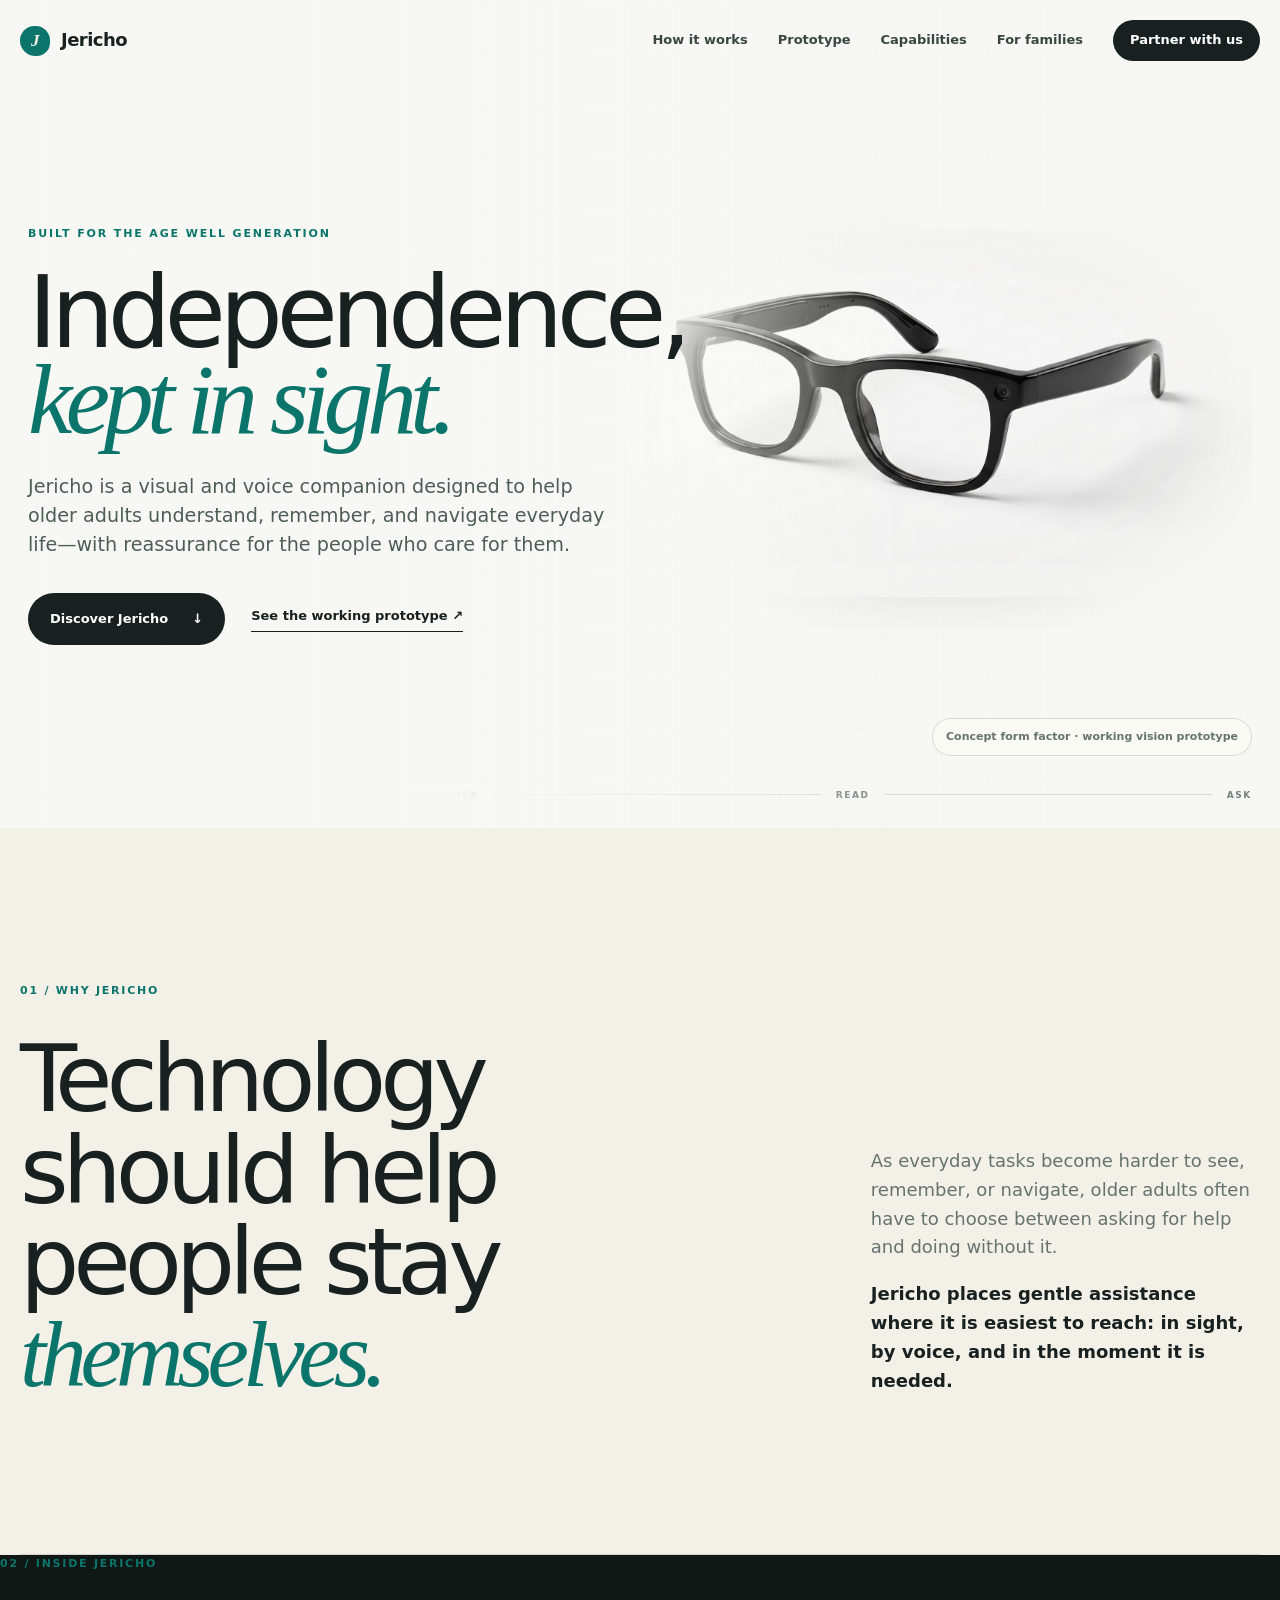
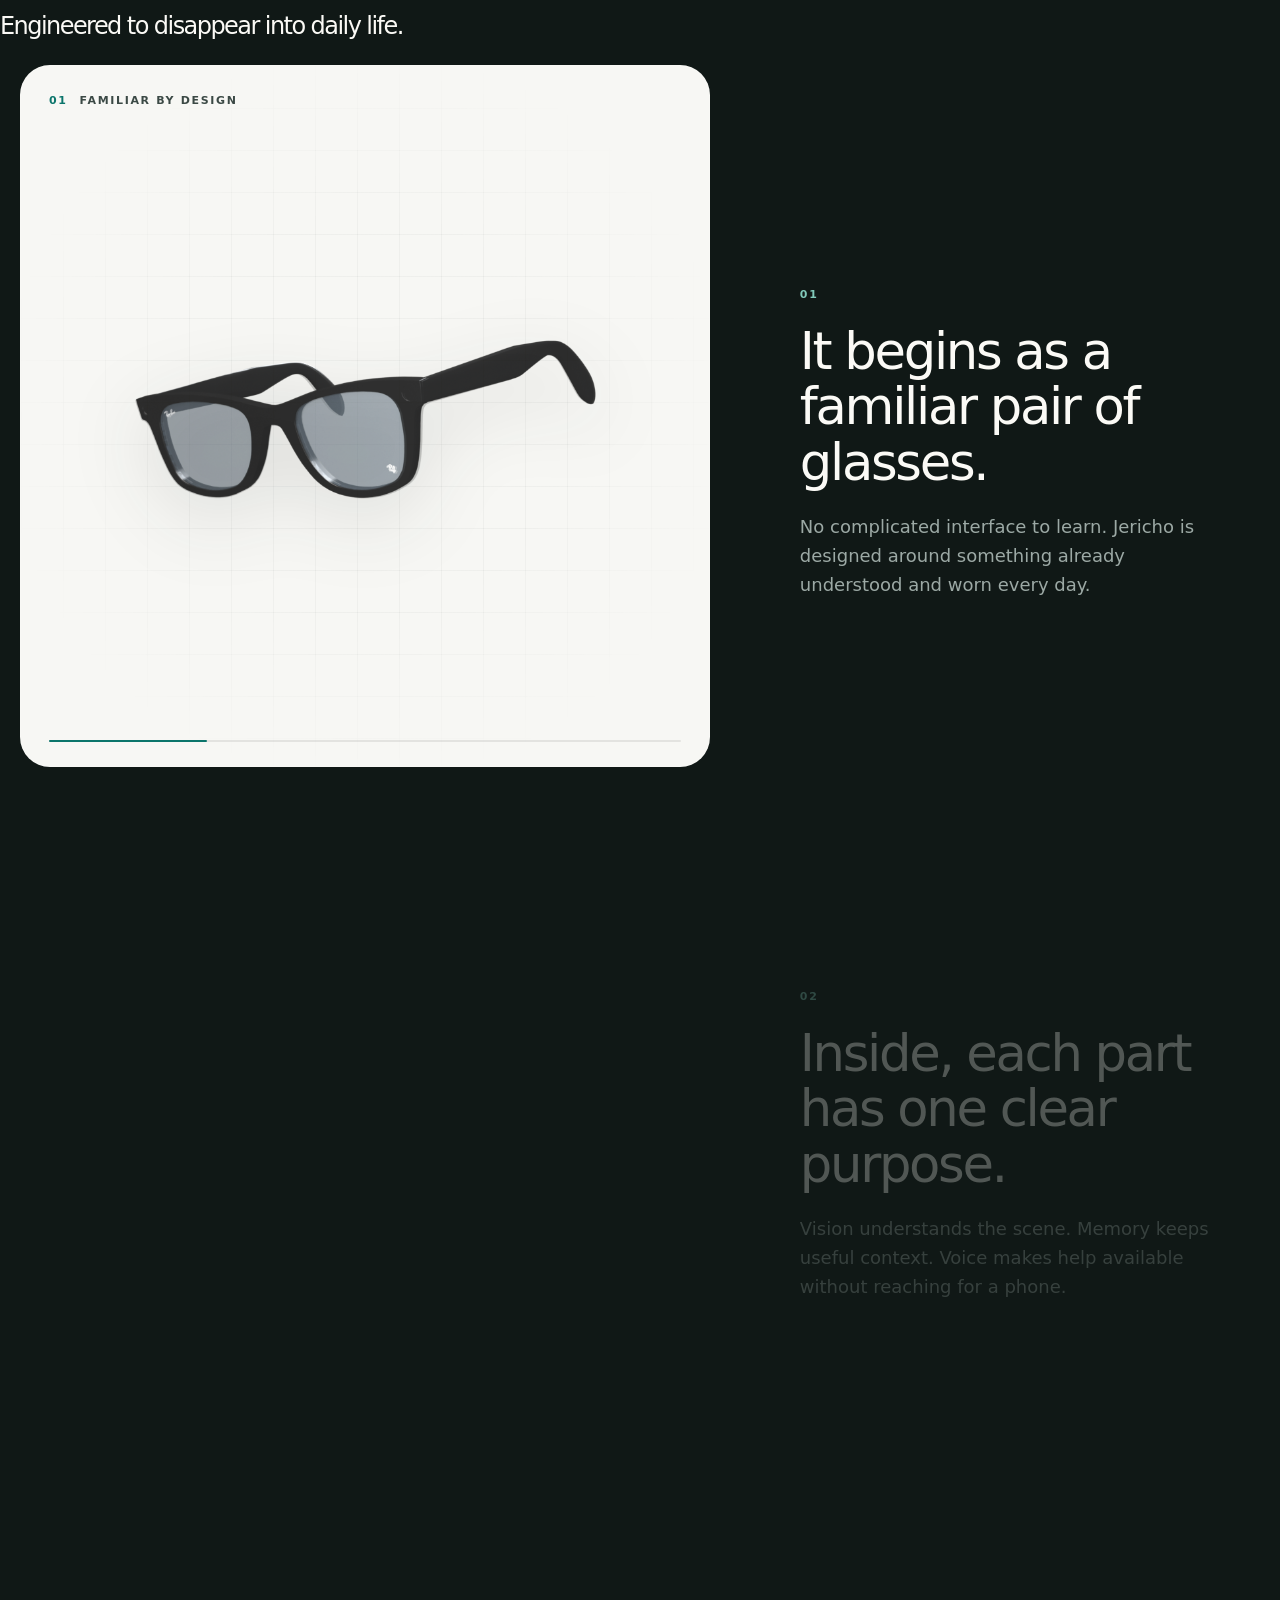
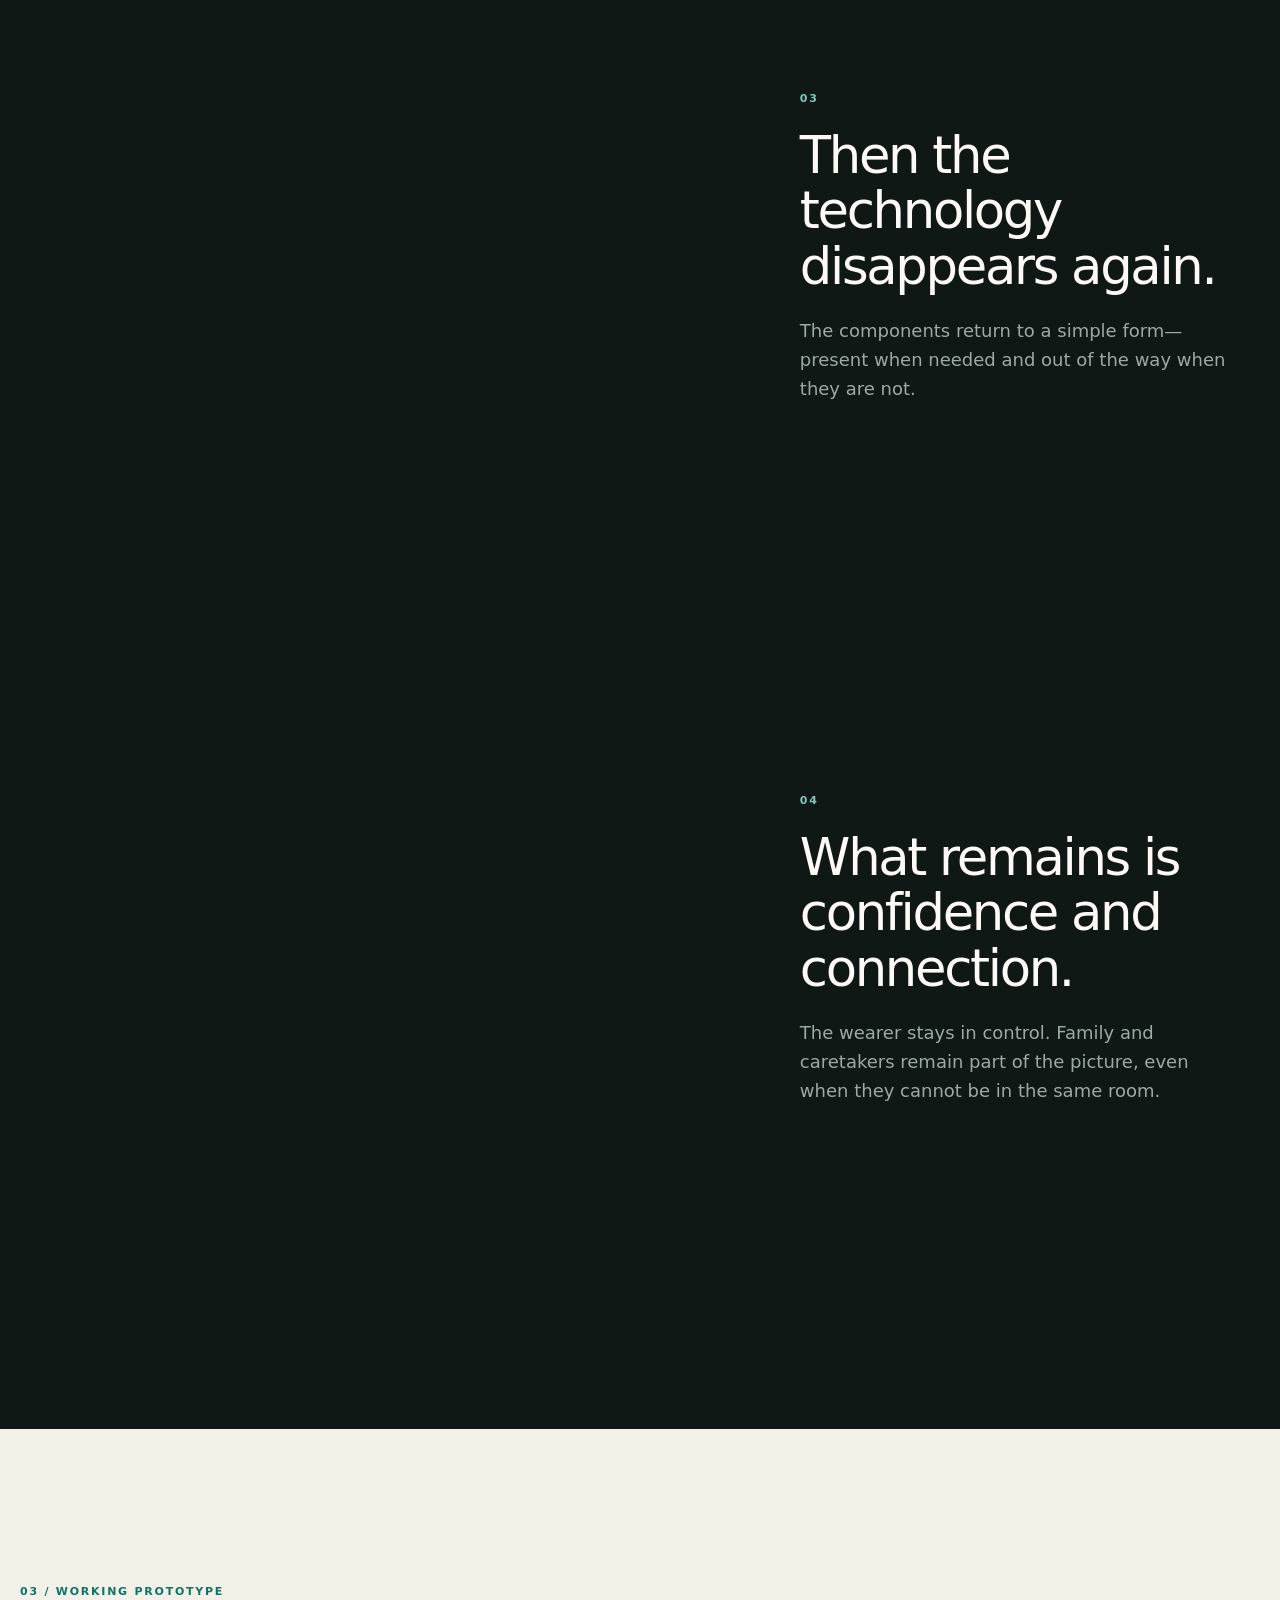
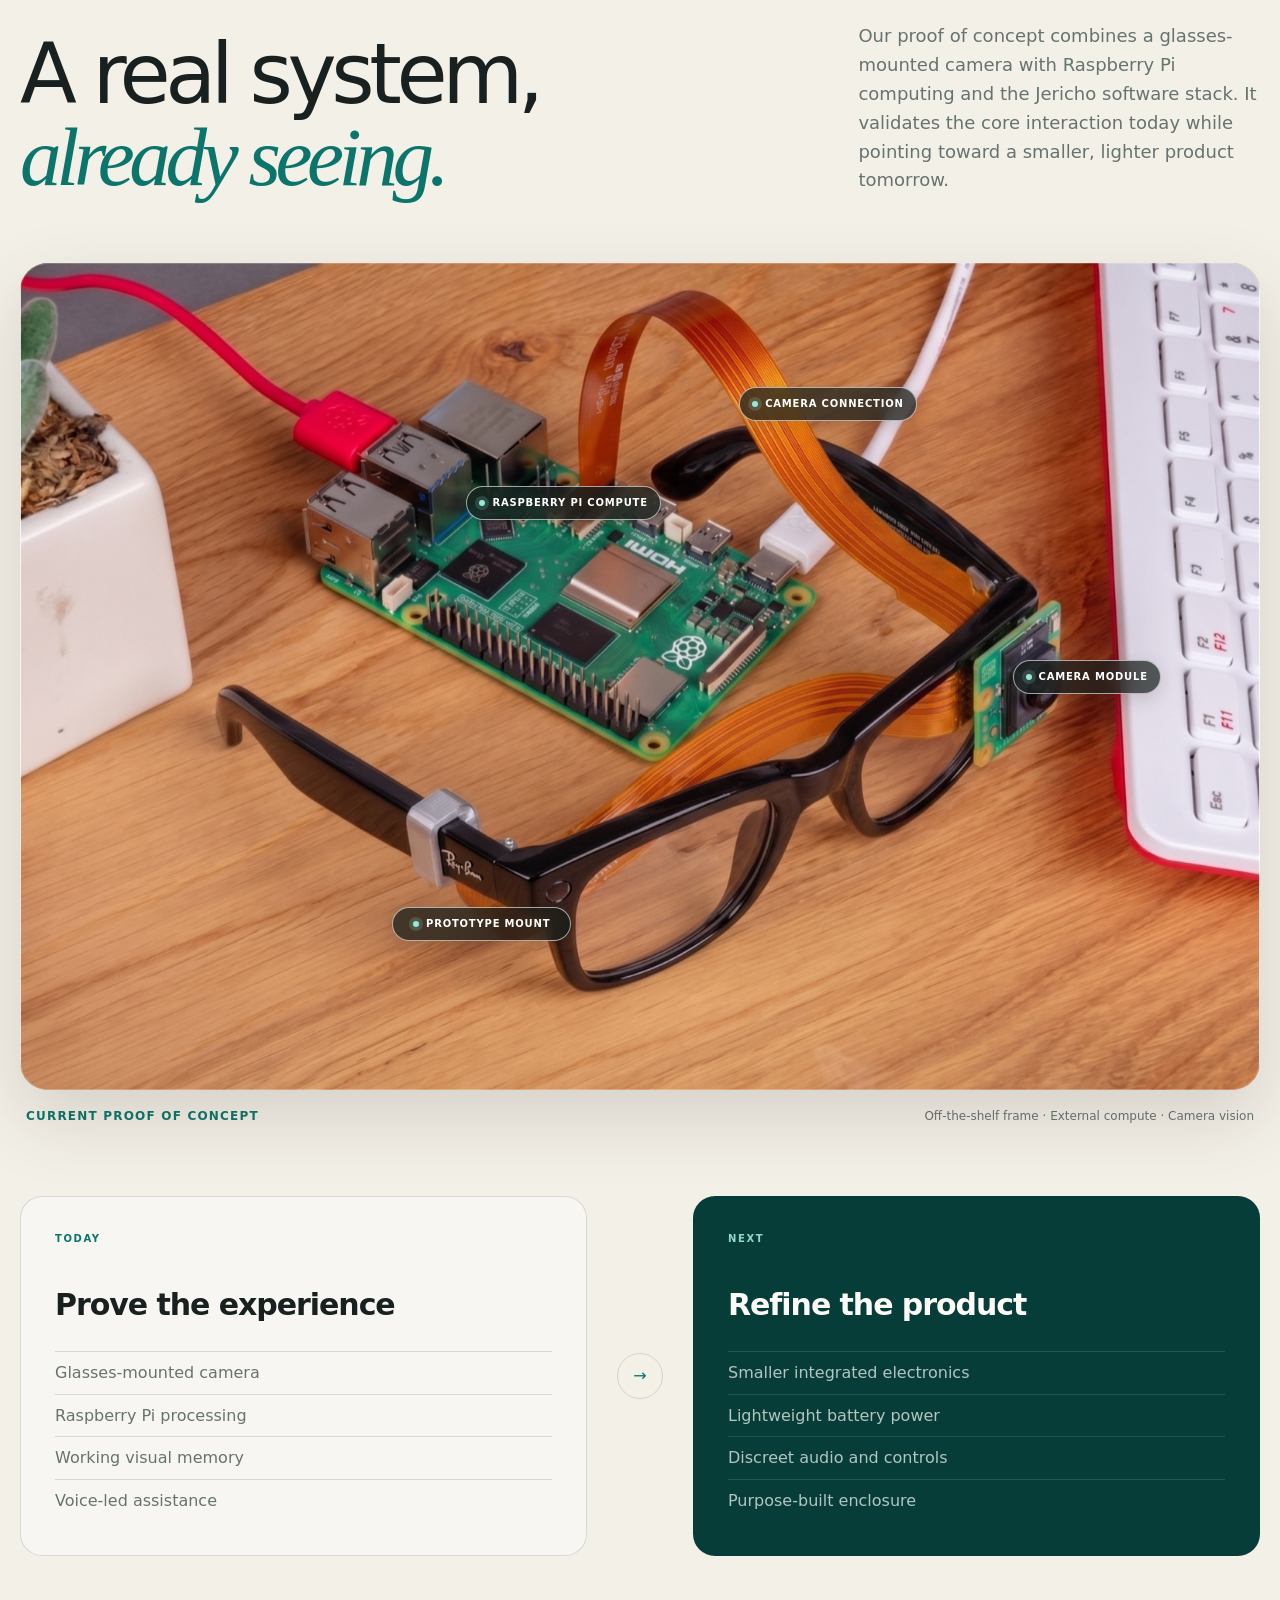
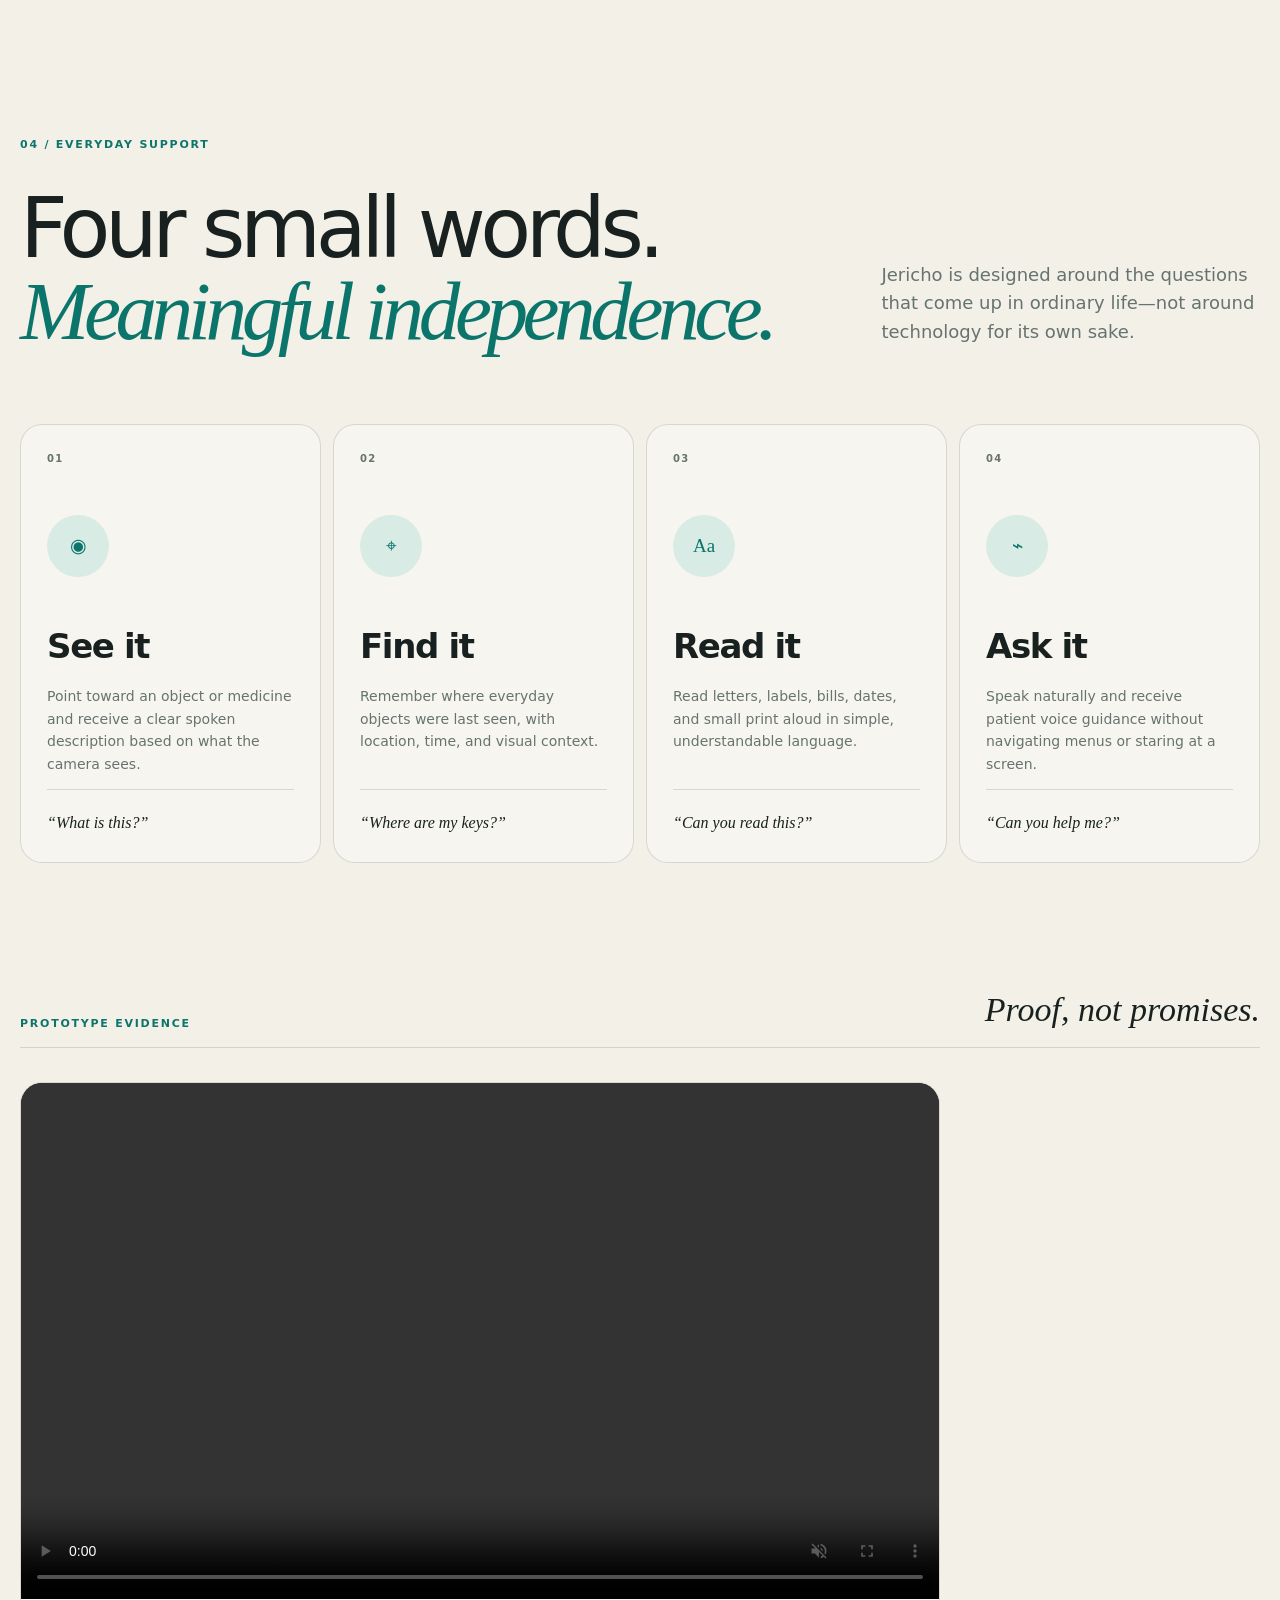
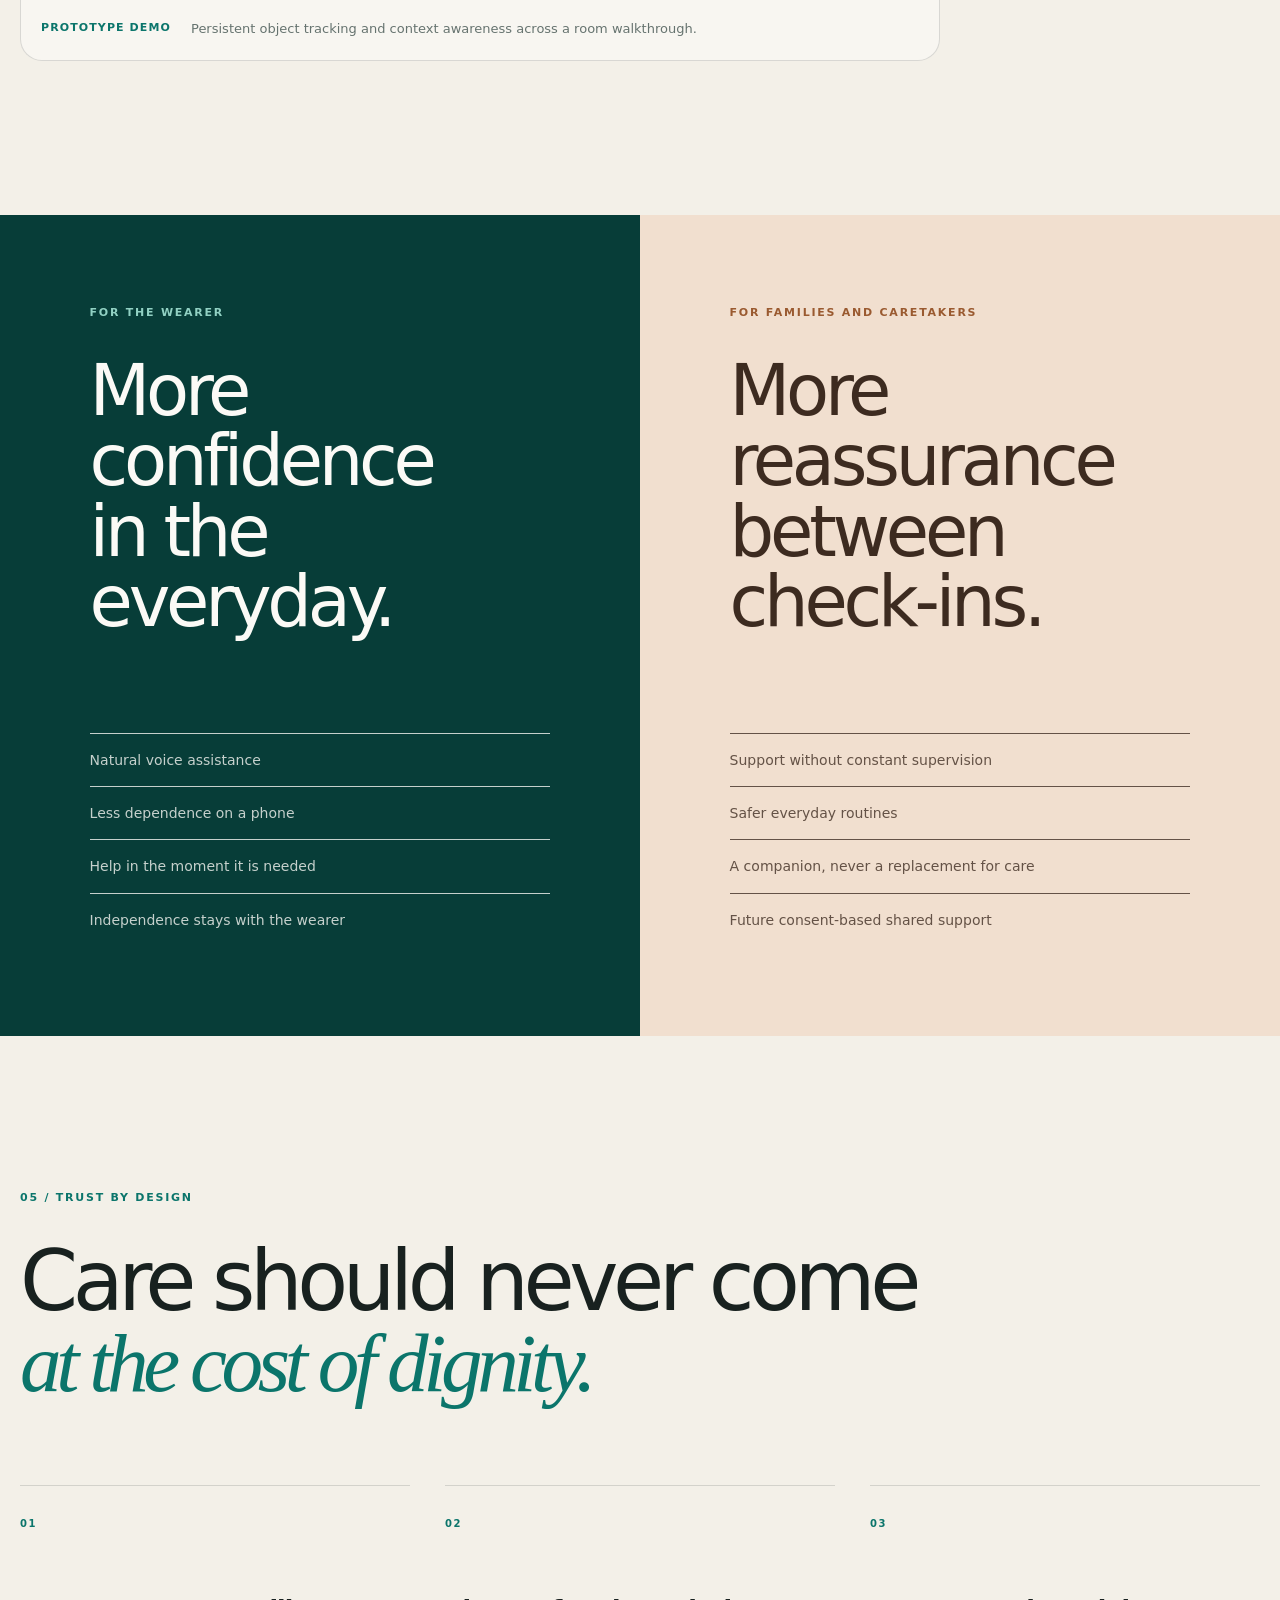
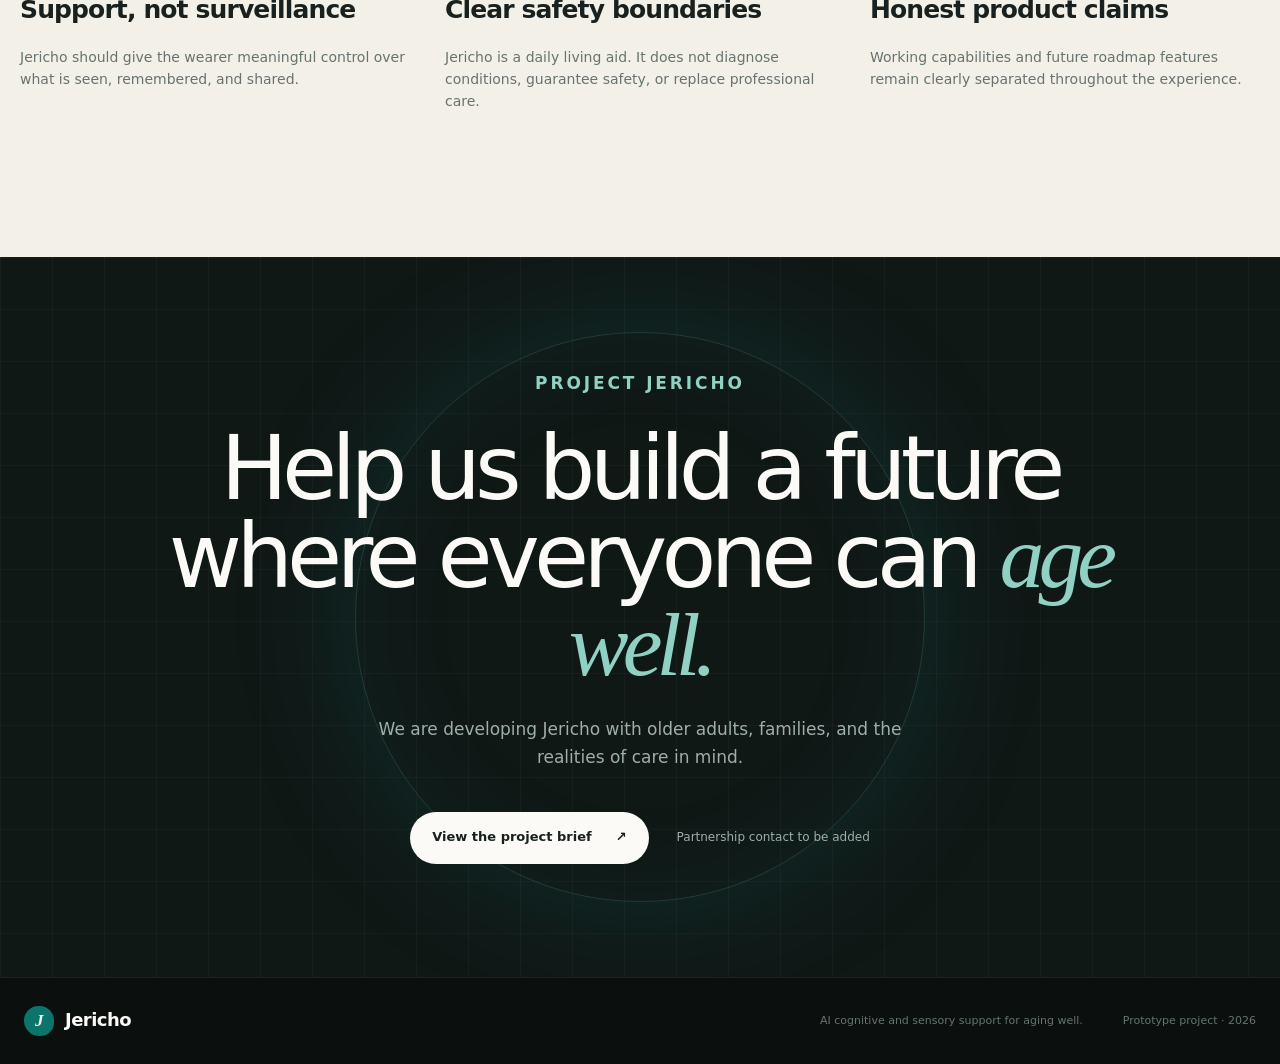
==== commit ea219183: "Update website layout, scripts, assets, and config files" ====
--- a/index.html
+++ b/index.html
@@ -6,8 +6,8 @@
   <meta name="description" content="Project Jericho is an AI cognitive and sensory companion designed to help older adults stay independent and connected.">
   <meta name="theme-color" content="#f3f0e8">
   <title>Project Jericho — Age well, with confidence</title>
-  <link rel="stylesheet" href="website/styles.css">
-  <script src="website/site.js" defer></script>
+  <link rel="stylesheet" href="website/styles.css?v=32">
+  <script src="website/site.js?v=35" defer></script>
 </head>
 <body>
   <a class="skip-link" href="#main-content">Skip to content</a>
@@ -64,89 +64,27 @@
     </section>
 
     <section class="story" id="story">
-      <div class="story-heading section-pad">
+      <div class="story-sticky-header">
         <p class="section-index">02 / Inside Jericho</p>
-        <h2 class="reveal">Quiet technology.<br><em>Useful when it matters.</em></h2>
+        <h2>Engineered to disappear into daily life.</h2>
       </div>
 
       <div class="story-layout">
         <div class="story-stage-wrap">
           <div class="story-stage state-0" data-story-stage>
             <div class="stage-kicker"><span data-stage-number>01</span> <span data-stage-label>Familiar by design</span></div>
-            <div class="story-media" aria-label="Jericho smart glasses product render">
-              <img class="story-image story-image-current" src="website/assets/current-jericho-glasses.jpg" alt="Jericho smart glasses on a clean white studio background">
-              <img class="story-image story-image-breakdown" src="website/assets/breakdown-jericho-glasses.jpg" alt="Exploded view of Jericho smart glasses showing internal components">
+            
+            <div class="story-viewport" aria-label="Jericho smart glasses interactive 3D breakdown and assembly">
+              <div class="render3d-container">
+                <div class="canvas-stage-wrap">
+                  <canvas id="glasses-3d-canvas" width="960" height="640" aria-label="3D model render of Jericho smart glasses"></canvas>
+                  <!-- Corner Camera Indicator Light: Green on white background, Red when background turns green -->
+                  <div class="corner-camera-light" aria-hidden="true"></div>
+                </div>
+              </div>
+              <!-- Unified Assembly Glow -->
+              <div class="straight-glow" aria-hidden="true"></div>
             </div>
-            <svg class="story-svg story-person-svg" viewBox="0 0 900 650" role="img" aria-labelledby="story-svg-title">
-              <title id="story-svg-title">Animated view of the Jericho glasses and their components</title>
-              <defs>
-                <linearGradient id="story-lens" x1="0" y1="0" x2="1" y2="1">
-                  <stop offset="0" stop-color="#d8eee8" stop-opacity=".85"/>
-                  <stop offset=".55" stop-color="#fff" stop-opacity=".18"/>
-                  <stop offset="1" stop-color="#8ab9ae" stop-opacity=".45"/>
-                </linearGradient>
-                <radialGradient id="ai-glow">
-                  <stop offset="0" stop-color="#89ead3" stop-opacity=".65"/>
-                  <stop offset="1" stop-color="#89ead3" stop-opacity="0"/>
-                </radialGradient>
-              </defs>
-
-              <g class="support-layer">
-                <circle cx="168" cy="344" r="78" fill="#d9c7af"/>
-                <path d="M61 625 C65 493 103 431 168 431 C233 431 271 493 275 625 Z" fill="#6f817b"/>
-                <circle cx="732" cy="344" r="78" fill="#d9c7af"/>
-                <path d="M625 625 C629 493 667 431 732 431 C797 431 835 493 839 625 Z" fill="#8c7668"/>
-              </g>
-
-              <g class="person-layer">
-                <circle class="ai-halo" cx="687" cy="267" r="105" fill="url(#ai-glow)"/>
-                <circle cx="687" cy="267" r="24" fill="#0b756b"/>
-                <path d="M676 267 H698 M687 256 V278" stroke="#e7fffa" stroke-width="3" stroke-linecap="round"/>
-                <path d="M313 650 C318 510 355 453 450 448 C545 453 582 510 587 650 Z" fill="#be7440"/>
-                <ellipse cx="450" cy="328" rx="116" ry="144" fill="#d7ac8f"/>
-                <path d="M340 319 C323 211 365 157 443 154 C525 154 576 220 558 321 C531 265 487 239 431 241 C388 243 359 268 340 319 Z" fill="#e5e1d7"/>
-                <path d="M347 270 C371 199 428 181 479 193 C520 202 544 230 557 274" fill="none" stroke="#f2efe7" stroke-width="23" stroke-linecap="round"/>
-                <path d="M420 370 C440 382 460 382 480 370" fill="none" stroke="#9b6658" stroke-width="5" stroke-linecap="round"/>
-                <circle cx="410" cy="324" r="5" fill="#2f302d"/>
-                <circle cx="490" cy="324" r="5" fill="#2f302d"/>
-              </g>
-
-              <ellipse class="product-shadow" cx="450" cy="470" rx="260" ry="29" fill="#07110f" opacity=".12"/>
-              <g class="product-rig">
-                <g class="lens-frame">
-                  <path d="M151 282 C145 250 165 226 199 223 L354 219 C389 218 411 240 414 271 L416 311 C418 345 397 366 363 369 L216 372 C179 373 158 354 155 322 Z" fill="url(#story-lens)" stroke="#182320" stroke-width="15"/>
-                  <path d="M486 271 C489 240 511 218 546 219 L701 223 C735 226 755 250 749 282 L745 322 C742 354 721 373 684 372 L537 369 C503 366 482 345 484 311 Z" fill="url(#story-lens)" stroke="#182320" stroke-width="15"/>
-                  <path d="M414 273 C437 256 463 256 486 273" fill="none" stroke="#182320" stroke-width="15" stroke-linecap="round"/>
-                  <path d="M156 252 L78 223 C63 217 53 228 61 240 L151 304" fill="none" stroke="#182320" stroke-width="16" stroke-linecap="round"/>
-                  <path d="M744 252 L822 223 C837 217 847 228 839 240 L749 304" fill="none" stroke="#182320" stroke-width="16" stroke-linecap="round"/>
-                </g>
-
-                <g class="component component-camera">
-                  <rect x="704" y="241" width="48" height="38" rx="9" fill="#c8763c" stroke="#182320" stroke-width="6"/>
-                  <circle cx="728" cy="260" r="9" fill="#07110f"/>
-                  <circle cx="728" cy="260" r="3" fill="#8de8d3"/>
-                </g>
-                <g class="component component-chip">
-                  <rect x="425" y="285" width="50" height="50" rx="9" fill="#0b756b"/>
-                  <path d="M437 298 H463 M437 310 H463 M437 322 H455" stroke="#baf3e6" stroke-width="4" stroke-linecap="round"/>
-                </g>
-                <g class="component component-battery">
-                  <rect x="118" y="300" width="56" height="29" rx="8" fill="#d9a45e" stroke="#182320" stroke-width="5"/>
-                  <path d="M174 310 H181 V320 H174" fill="#182320"/>
-                </g>
-                <g class="component component-audio">
-                  <circle cx="784" cy="319" r="15" fill="#dcebe7" stroke="#182320" stroke-width="5"/>
-                  <path d="M780 313 C788 316 788 322 780 325" fill="none" stroke="#0b756b" stroke-width="3" stroke-linecap="round"/>
-                </g>
-              </g>
-
-              <g class="part-labels" fill="#f4f3ed" font-family="system-ui, sans-serif" font-size="14" font-weight="700">
-                <g class="label-camera"><path d="M744 190 L762 145 H818" fill="none" stroke="#84c9b9" stroke-width="2"/><text x="765" y="134">VISION</text><text x="765" y="153" fill="#8ea19c" font-size="11" font-weight="500">Understands the scene</text></g>
-                <g class="label-chip"><path d="M450 353 V415" fill="none" stroke="#84c9b9" stroke-width="2"/><text x="416" y="440">MEMORY</text><text x="387" y="458" fill="#8ea19c" font-size="11" font-weight="500">Keeps useful context</text></g>
-                <g class="label-battery"><path d="M145 282 L123 184 H68" fill="none" stroke="#84c9b9" stroke-width="2"/><text x="68" y="154">POWER</text><text x="68" y="173" fill="#8ea19c" font-size="11" font-weight="500">Built for everyday use</text></g>
-                <g class="label-audio"><path d="M802 335 L829 387" fill="none" stroke="#84c9b9" stroke-width="2"/><text x="757" y="414">VOICE</text><text x="710" y="433" fill="#8ea19c" font-size="11" font-weight="500">Help without a screen</text></g>
-              </g>
-            </svg>
             <div class="stage-progress" aria-hidden="true"><span data-stage-progress></span></div>
           </div>
         </div>
@@ -337,3 +275,5 @@
   <noscript><p class="noscript">JavaScript is disabled. The full page remains readable, but scroll transitions will be static.</p></noscript>
 </body>
 </html>
+
+
--- a/website/styles.css
+++ b/website/styles.css
@@ -135,45 +135,387 @@
 .story-heading h2 { margin: 0; font-size: clamp(50px, 7vw, 96px); line-height: .98; }
 .story-heading h2 em { color: #8dd6c5; }
 .story-layout { display: grid; width: min(calc(100% - 40px), var(--max)); grid-template-columns: minmax(0, 1.2fr) minmax(330px, .8fr); gap: clamp(40px, 7vw, 105px); margin-inline: auto; padding-bottom: 120px; }
-.story-stage-wrap { position: relative; }
-.story-stage { position: sticky; top: 86px; display: flex; height: min(78vh, 750px); min-height: 600px; flex-direction: column; overflow: hidden; border: 1px solid rgba(255,255,255,.11); border-radius: 30px; background: #f7f7f4; transition: background .7s ease; }
-.story-stage::before { content: ""; position: absolute; inset: 0; z-index: 1; pointer-events: none; background-image: linear-gradient(rgba(24,33,31,.035) 1px, transparent 1px), linear-gradient(90deg, rgba(24,33,31,.035) 1px, transparent 1px); background-size: 42px 42px; mask-image: radial-gradient(circle, black, transparent 72%); transition: opacity .7s ease; }
-.story-stage.state-3 { background: radial-gradient(circle at 50% 42%, rgba(25,67,59,.8), #131d1a 60%, #0c1210 100%); }
-.story-stage.state-3::before { background-image: linear-gradient(rgba(255,255,255,.035) 1px, transparent 1px), linear-gradient(90deg, rgba(255,255,255,.035) 1px, transparent 1px); }
-.stage-kicker { position: absolute; z-index: 6; top: 24px; left: 27px; display: flex; gap: 12px; color: #52605b; font-size: 10px; font-weight: 800; letter-spacing: .14em; text-transform: uppercase; }
-.story-stage.state-3 .stage-kicker { color: #95a49f; }
-.stage-kicker span:first-child { color: #8dd6c5; }
-.story-media { position: absolute; inset: 0; z-index: 2; display: grid; place-items: center; padding: clamp(28px, 5vw, 62px); transition: opacity .7s ease, transform .9s cubic-bezier(.2,.7,.15,1); }
-.story-image { grid-area: 1 / 1; width: 100%; height: 100%; object-fit: contain; filter: drop-shadow(0 28px 30px rgba(24,33,31,.12)); transition: opacity .75s ease, transform 1s cubic-bezier(.2,.7,.15,1); }
-.story-image-breakdown { opacity: 0; transform: translateX(30px) scale(.98); }
-.story-stage.state-1 .story-image-current { opacity: 0; transform: translateX(-34px) scale(.98); }
-.story-stage.state-1 .story-image-breakdown { opacity: 1; transform: translateX(0) scale(1); }
-.story-stage.state-2 .story-image-current { transform: translateY(-2px) rotate(-1deg) scale(.96); }
-.story-stage.state-2 .story-image-breakdown { opacity: 0; transform: translateX(42px) scale(.97); }
-.story-stage.state-3 .story-media { opacity: 0; transform: translateY(-34px) scale(.96); }
-.story-svg { position: relative; z-index: 2; width: 100%; height: 100%; }
-.story-person-svg { position: absolute; inset: 0; opacity: 0; transition: opacity .7s ease; }
-.story-stage.state-3 .story-person-svg { opacity: 1; }
-.story-svg g { transition: transform 1s cubic-bezier(.2,.7,.15,1), opacity .7s ease; transform-box: fill-box; transform-origin: center; }
-.person-layer, .support-layer { opacity: 0; transform: translateY(45px) scale(.94); }
-.part-labels { opacity: 0; }
-.component-camera, .component-chip, .component-battery, .component-audio { opacity: 1; }
-.stage-progress { position: absolute; z-index: 5; right: 26px; bottom: 25px; left: 26px; height: 2px; background: rgba(255,255,255,.12); }
-.stage-progress span { display: block; width: 25%; height: 100%; background: #8dd6c5; transition: width .7s ease; }
-.story-stage.state-1 .lens-frame { opacity: .34; }
-.story-stage.state-1 .component-camera { transform: translate(70px, -55px) scale(1.18); }
-.story-stage.state-1 .component-chip { transform: translate(0, 85px) scale(1.2); }
-.story-stage.state-1 .component-battery { transform: translate(-62px, -46px) scale(1.18); }
-.story-stage.state-1 .component-audio { transform: translate(50px, 72px) scale(1.18); }
-.story-stage.state-1 .part-labels { opacity: 1; }
-.story-stage.state-1 .product-shadow { transform: scaleX(1.12); opacity: .07; }
-.story-stage.state-2 .product-rig { transform: skewY(-2deg) rotate(-3deg) scale(.94); }
-.story-stage.state-3 .person-layer, .story-stage.state-3 .support-layer { opacity: 1; transform: translateY(0) scale(1); }
-.story-stage.state-3 .support-layer { opacity: .28; }
-.story-stage.state-3 .product-rig { transform: translateY(14px) scale(.44); }
-.story-stage.state-3 .product-shadow { opacity: 0; }
-.story-stage.state-3 .ai-halo { animation: aiPulse 2.7s ease-in-out infinite; }
-@keyframes aiPulse { 50% { opacity: .45; transform: scale(1.12); } }
+.story-stage-wrap { position: relative; align-self: stretch; }
+.story-stage {
+  position: sticky;
+  position: -webkit-sticky;
+  top: 86px;
+  display: flex;
+  height: min(78vh, 750px);
+  min-height: 580px;
+  flex-direction: column;
+  overflow: hidden;
+  border: 1px solid rgba(255, 255, 255, .11);
+  border-radius: 30px;
+  background: #f7f7f4;
+  transition: background .8s ease, border-color .8s ease;
+}
+.story-stage::before {
+  content: "";
+  position: absolute;
+  inset: 0;
+  z-index: 1;
+  pointer-events: none;
+  background-image: linear-gradient(rgba(24, 33, 31, .035) 1px, transparent 1px), linear-gradient(90deg, rgba(24, 33, 31, .035) 1px, transparent 1px);
+  background-size: 42px 42px;
+  mask-image: radial-gradient(circle, black 40%, transparent 76%);
+  transition: opacity .7s ease;
+}
+.story-stage.state-3 {
+  background: radial-gradient(circle at 50% 45%, #162823 0%, #101a17 55%, #0b110f 100%);
+  border-color: rgba(141, 214, 197, .18);
+}
+.story-stage.state-3::before {
+  background-image: linear-gradient(rgba(255, 255, 255, .035) 1px, transparent 1px), linear-gradient(90deg, rgba(255, 255, 255, .035) 1px, transparent 1px);
+}
+.stage-kicker {
+  position: absolute;
+  z-index: 30;
+  top: 26px;
+  left: 28px;
+  display: flex;
+  align-items: center;
+  gap: 12px;
+  color: #3b4945;
+  font-size: 11px;
+  font-weight: 800;
+  letter-spacing: .15em;
+  text-transform: uppercase;
+}
+.story-stage.state-3 .stage-kicker { color: #d0deda; }
+.stage-kicker span:first-child { color: #0b756b; }
+.story-stage.state-3 .stage-kicker span:first-child { color: #8dd6c5; }
+
+/* Story Viewport & Interactive 3D Stages */
+.story-viewport {
+  position: relative;
+  z-index: 2;
+  display: flex;
+  width: 100%;
+  height: 100%;
+  align-items: center;
+  justify-content: center;
+  overflow: hidden;
+  perspective: 1200px;
+}
+
+.render3d-container {
+  position: relative;
+  width: 100%;
+  height: 100%;
+  display: flex;
+  align-items: center;
+  justify-content: center;
+  transform-style: preserve-3d;
+}
+
+#glasses-3d-canvas {
+  width: 100%;
+  max-width: 960px;
+  height: auto;
+  aspect-ratio: 960 / 640;
+  object-fit: contain;
+  display: block;
+  transform-origin: center center;
+  will-change: transform;
+  filter: drop-shadow(0 24px 36px rgba(0, 0, 0, 0.18));
+}
+
+.stage-layer {
+  position: absolute;
+  inset: 0;
+  display: flex;
+  align-items: center;
+  justify-content: center;
+  pointer-events: none;
+  will-change: opacity, transform;
+  /* JS drives both opacity and transform frame-by-frame — no CSS transition */
+}
+
+/* Layer 1: Front Assembled View */
+.stage-layer-front {
+  z-index: 10;
+  padding: clamp(24px, 4vw, 50px);
+  opacity: 1;
+}
+.glasses-front-img {
+  width: min(82%, 740px);
+  height: auto;
+  object-fit: contain;
+  filter: drop-shadow(0 24px 32px rgba(24, 33, 31, .14));
+  transform-origin: center center;
+  will-change: transform, opacity;
+}
+
+/* Layer 2: Exploded Breakdown & Physical Join */
+.stage-layer-exploded {
+  z-index: 15;
+  width: 100%;
+  height: 100%;
+  opacity: 0;
+  perspective: 2000px;
+  perspective-origin: 50% 50%;
+  transform-style: preserve-3d;
+}
+.breakdown-canvas {
+  position: relative;
+  width: 94%;
+  max-width: 920px;
+  aspect-ratio: 1800 / 520;
+  margin: auto;
+  pointer-events: none;
+  transform-origin: center center;
+  transform-style: preserve-3d;
+  will-change: transform;
+}
+
+.breakdown-parts-wrap {
+  position: absolute;
+  inset: 0;
+  pointer-events: none;
+  transform-style: preserve-3d;
+  will-change: opacity, transform;
+  z-index: 10;
+}
+
+.render3d-container {
+  position: absolute;
+  inset: 0;
+  display: flex;
+  align-items: center;
+  justify-content: center;
+  pointer-events: none;
+  z-index: 15;
+  perspective: 1000px;
+}
+
+.canvas-stage-wrap {
+  position: relative;
+  width: 92%;
+  max-width: 840px;
+  aspect-ratio: 960 / 640;
+  display: flex;
+  align-items: center;
+  justify-content: center;
+  transform-style: preserve-3d;
+  will-change: transform;
+}
+
+#glasses-3d-canvas {
+  width: 100%;
+  height: 100%;
+  object-fit: contain;
+  filter: drop-shadow(0 24px 38px rgba(24, 33, 31, .16));
+  transition: filter .6s ease;
+  will-change: transform, filter;
+  transform-style: preserve-3d;
+}
+
+.story-stage.state-3 #glasses-3d-canvas {
+  filter: drop-shadow(0 28px 46px rgba(0, 0, 0, .45)) drop-shadow(0 0 50px rgba(141, 214, 197, .22));
+}
+
+.angle-layer {
+  position: absolute;
+  inset: 0;
+  display: flex;
+  align-items: center;
+  justify-content: center;
+  pointer-events: none;
+  opacity: 0;
+  will-change: opacity, transform;
+  transform-style: preserve-3d;
+  z-index: 20;
+}
+
+.angle-layer img {
+  display: block;
+  max-width: 100%;
+  max-height: 80%;
+  width: auto;
+  height: auto;
+  object-fit: contain;
+  filter: drop-shadow(0 20px 30px rgba(24, 33, 31, .16));
+}
+
+.angle-layer-side img {
+  max-height: 66%;
+  transform: translateX(-4%);
+}
+
+.angle-layer-near img {
+  max-height: 78%;
+}
+
+.angle-layer-front img {
+  max-height: 72%;
+}
+
+.breakdown-part {
+  display: block;
+  width: 100%;
+  height: auto;
+  object-fit: contain;
+  will-change: transform, opacity;
+  transform-origin: center center;
+  pointer-events: none;
+}
+
+/* Part wraps: take absolute position; image fills wrap.
+   JS targets each wrap directly with translate3d(x,y,z) and rotate3d. */
+.part-wrap {
+  position: absolute;
+  display: flex;
+  flex-direction: column;
+  align-items: center;
+  gap: 0;
+  pointer-events: none;
+  will-change: transform, opacity;
+  transform-origin: center center;
+  transform-style: preserve-3d;
+}
+
+.part-wrap-frame   { left: 10.56%; top: 14.42%; width: 46.17%; z-index: 6; }
+.part-wrap-sensor  { left: 10.56%; top: 14.42%; width: 46.17%; z-index: 9; }
+.part-wrap-temple  { left: 56.67%; top: 20.19%; width: 33.00%; z-index: 7; }
+.part-wrap-speaker { left: 53.06%; top: 47.88%; width:  5.61%; z-index: 5; }
+.part-wrap-battery { left: 59.00%; top: 49.04%; width: 10.22%; z-index: 4; }
+.part-wrap-npu     { left: 69.44%; top: 45.38%; width:  6.50%; z-index: 4; }
+.part-wrap-cable   { left: 75.89%; top: 46.73%; width:  8.78%; z-index: 3; }
+
+.part-frame {
+  filter: drop-shadow(0 20px 24px rgba(24, 33, 31, .14));
+}
+.part-sensor {
+  filter: drop-shadow(0 14px 20px rgba(11, 117, 107, .24)) drop-shadow(0 4px 10px rgba(0, 0, 0, .28));
+}
+.part-temple {
+  filter: drop-shadow(0 20px 26px rgba(24, 33, 31, .16));
+}
+.part-speaker,
+.part-battery,
+.part-npu,
+.part-cable {
+  filter: drop-shadow(0 12px 16px rgba(24, 33, 31, .18));
+}
+
+/* Corner Camera Indicator Light: Green on light background, turns Red when background turns green */
+.corner-camera-light {
+  position: absolute;
+  width: 18px;
+  height: 18px;
+  border-radius: 50%;
+  pointer-events: none;
+  opacity: 0;
+  transform: translate(-50%, -50%) scale(0.3);
+  z-index: 40;
+  transition: opacity 0.3s cubic-bezier(.16, 1, .3, 1),
+              transform 0.35s cubic-bezier(.16, 1, .3, 1),
+              background 0.5s ease,
+              box-shadow 0.5s ease;
+  will-change: opacity, transform, left, top, background, box-shadow;
+}
+
+/* Green state: appears from top corner of right frame as glasses reassemble (p ~ 0.65 - 0.74) */
+.corner-camera-light.is-green {
+  opacity: 1;
+  transform: translate(-50%, -50%) scale(1);
+  background: radial-gradient(circle, #ffffff 0%, #a7f3d0 25%, #10b981 70%, rgba(16, 185, 129, 0) 100%);
+  box-shadow: 0 0 16px 5px rgba(16, 185, 129, 0.9),
+              0 0 32px 10px rgba(52, 211, 153, 0.45);
+}
+
+/* Red state: when background turns green (Card 4: state-3, p >= 0.75), light turns red capture indicator */
+.corner-camera-light.is-red {
+  opacity: 1;
+  transform: translate(-50%, -50%) scale(1.05);
+  background: radial-gradient(circle, #ffffff 0%, #fca5a5 25%, #ef4444 70%, rgba(239, 68, 68, 0) 100%);
+  box-shadow: 0 0 18px 6px rgba(239, 68, 68, 0.95),
+              0 0 36px 12px rgba(220, 38, 38, 0.5);
+  animation: camera-record-pulse 1.8s ease-in-out infinite alternate;
+}
+
+@keyframes camera-record-pulse {
+  0% {
+    transform: translate(-50%, -50%) scale(0.95);
+    box-shadow: 0 0 14px 4px rgba(239, 68, 68, 0.85), 0 0 28px 8px rgba(220, 38, 38, 0.4);
+  }
+  100% {
+    transform: translate(-50%, -50%) scale(1.18);
+    box-shadow: 0 0 22px 8px rgba(239, 68, 68, 1), 0 0 46px 16px rgba(220, 38, 38, 0.65);
+  }
+}
+
+/* Layer 3: Joined Front Straight View & Seamless Zoom Out (Scene 04) */
+.stage-layer-straight {
+  position: absolute;
+  inset: 0;
+  z-index: 20;
+  width: 100%;
+  height: 100%;
+  display: flex;
+  align-items: center;
+  justify-content: center;
+  opacity: 0;
+  pointer-events: none;
+  transform-origin: center center;
+  will-change: transform, opacity;
+}
+.straight-wrap {
+  position: relative;
+  width: min(84%, 780px);
+  display: flex;
+  align-items: center;
+  justify-content: center;
+}
+.glasses-straight-img {
+  width: 100%;
+  height: auto;
+  object-fit: contain;
+  filter: drop-shadow(0 26px 36px rgba(24, 33, 31, .18));
+  transition: filter .6s ease;
+}
+.story-stage.state-3 .glasses-straight-img {
+  filter: drop-shadow(0 26px 40px rgba(0, 0, 0, .45)) drop-shadow(0 0 50px rgba(141, 214, 197, .18));
+}
+.straight-glow {
+  position: absolute;
+  inset: -14%;
+  border-radius: 50%;
+  background: radial-gradient(circle, rgba(141, 214, 197, .26), transparent 70%);
+  opacity: 0;
+  pointer-events: none;
+  transition: opacity .8s ease;
+}
+.story-stage.state-3 .straight-glow {
+  opacity: 1;
+}
+
+.stage-progress {
+  position: absolute;
+  z-index: 30;
+  right: 28px;
+  bottom: 24px;
+  left: 28px;
+  height: 2px;
+  background: rgba(0, 0, 0, .08);
+  border-radius: 999px;
+}
+.story-stage.state-3 .stage-progress {
+  background: rgba(255, 255, 255, .15);
+}
+.stage-progress span {
+  display: block;
+  width: 25%;
+  height: 100%;
+  background: #0b756b;
+  border-radius: 999px;
+  transition: width .2s linear, background .5s ease;
+}
+.story-stage.state-3 .stage-progress span {
+  background: #8dd6c5;
+}
+
 .story-steps { padding-top: 4vh; }
 .story-step { display: flex; min-height: 78vh; flex-direction: column; justify-content: center; opacity: .28; transition: opacity .45s ease; }
 .story-step.is-active { opacity: 1; }
@@ -305,13 +647,49 @@
   .hero h1 { font-size: clamp(60px, 17vw, 94px); }
   .hero-status { right: 20px; bottom: 34px; }
   .manifesto-grid { gap: 45px; }
-  .story-heading { padding-bottom: 60px; }
-  .story-layout { display: block; width: 100%; padding-bottom: 30px; }
-  .story-stage-wrap { width: calc(100% - 28px); margin-inline: auto; }
-  .story-stage { top: 76px; height: 52vh; min-height: 420px; border-radius: 22px; }
-  .story-steps { position: relative; z-index: 5; width: calc(100% - 40px); margin-inline: auto; padding-top: 0; }
-  .story-step { min-height: 64vh; justify-content: flex-end; padding: 120px 0 65px; text-shadow: 0 2px 20px #101816; }
-  .story-step h3, .story-step > p:last-child { max-width: 600px; }
+  .story-heading { padding-bottom: 35px; }
+  .story-layout {
+    display: grid;
+    width: calc(100% - 24px);
+    grid-template-columns: minmax(0, 1.1fr) minmax(0, 0.9fr);
+    gap: 20px;
+    margin-inline: auto;
+    padding-bottom: 35px;
+  }
+  .story-stage-wrap {
+    width: 100%;
+    margin: 0;
+    align-self: stretch;
+  }
+  .story-stage {
+    position: sticky;
+    position: -webkit-sticky;
+    top: calc(var(--header-h) + 14px);
+    height: clamp(240px, 36vh, 310px);
+    min-height: 0;
+    border-radius: 20px;
+  }
+  .story-steps {
+    position: relative;
+    z-index: 5;
+    width: 100%;
+    margin: 0;
+    padding-top: 0;
+  }
+  .story-step {
+    min-height: clamp(240px, 36vh, 310px);
+    justify-content: center;
+    padding: 12px 0;
+    text-shadow: none;
+  }
+  .story-step h3 {
+    font-size: clamp(18px, 3vw, 26px);
+    margin-bottom: 10px;
+  }
+  .story-step > p:last-child {
+    font-size: 14.5px;
+    line-height: 1.45;
+  }
   .hardware-tag { display: none; }
   .hardware-figure figcaption { display: grid; }
   .prototype-path { grid-template-columns: 1fr; }
@@ -324,16 +702,93 @@
 }
 
 @media (max-width: 540px) {
-  .section-pad { width: calc(100% - 28px); padding-block: 90px; }
+  :root { --header-h: 60px; }
+  .section-pad { width: calc(100% - 20px); padding-block: 60px; }
   .hero { padding-bottom: 300px; }
   .hero-media { bottom: 58px; height: 220px; }
-  .hero h1 { font-size: 54px; }
+  .hero h1 { font-size: 50px; }
   .hero-lead { max-width: 340px; }
   .hero-actions { align-items: flex-start; flex-direction: column; }
   .hero-status { right: auto; left: 20px; width: max-content; max-width: calc(100% - 40px); text-align: center; }
-  .manifesto h2, .prototype h2, .capabilities h2, .trust h2, .story-heading h2 { font-size: 48px; }
-  .story-stage { min-height: 350px; }
-  .stage-kicker { top: 18px; left: 19px; }
+  .manifesto h2, .prototype h2, .capabilities h2, .trust h2 { font-size: 44px; }
+  .story-heading { padding-bottom: 20px; }
+  .story-heading h2 { font-size: clamp(28px, 7.5vw, 38px); }
+  .story-layout {
+    display: grid;
+    width: calc(100% - 16px);
+    grid-template-columns: minmax(0, 1.12fr) minmax(0, 0.88fr);
+    gap: 14px;
+    padding-bottom: 25px;
+  }
+  .story-stage-wrap {
+    width: 100%;
+    margin: 0;
+    align-self: stretch;
+  }
+  .story-stage {
+    position: sticky;
+    position: -webkit-sticky;
+    top: calc(var(--header-h) + 10px);
+    height: clamp(190px, 28vh, 230px);
+    min-height: 0;
+    border-radius: 18px;
+  }
+  .stage-kicker {
+    top: 9px;
+    left: 11px;
+    font-size: 7.5px;
+    gap: 5px;
+    letter-spacing: .08em;
+  }
+  .stage-progress {
+    bottom: 9px;
+    left: 11px;
+    right: 11px;
+    height: 2.5px;
+  }
+  .canvas-stage-wrap {
+    width: 94%;
+  }
+  .corner-camera-light {
+    width: 12px;
+    height: 12px;
+  }
+  .corner-camera-light.is-green {
+    box-shadow: 0 0 10px 3px rgba(16, 185, 129, 0.9),
+                0 0 20px 6px rgba(52, 211, 153, 0.45);
+  }
+  .corner-camera-light.is-red {
+    box-shadow: 0 0 12px 4px rgba(239, 68, 68, 0.95),
+                0 0 24px 8px rgba(220, 38, 38, 0.5);
+  }
+  .story-steps {
+    position: relative;
+    z-index: 5;
+    width: 100%;
+    margin: 0;
+    padding-top: 0;
+  }
+  .story-step {
+    min-height: clamp(190px, 27vh, 240px);
+    justify-content: center;
+    padding: 8px 0;
+    text-shadow: none;
+  }
+  .story-step .step-number {
+    font-size: 9px;
+    margin-bottom: 3px;
+    letter-spacing: .12em;
+  }
+  .story-step h3 {
+    font-size: clamp(13.5px, 3.7vw, 16.5px);
+    margin-bottom: 5px;
+    line-height: 1.2;
+    letter-spacing: -.03em;
+  }
+  .story-step > p:last-child {
+    font-size: clamp(10.5px, 2.7vw, 12px);
+    line-height: 1.36;
+  }
   .prototype-intro { gap: 35px; margin-bottom: 40px; }
   .hardware-photo { border-radius: 18px; }
   .hardware-photo img { aspect-ratio: 1.16; }
@@ -349,6 +804,55 @@
   .closing-actions { flex-direction: column; }
 }
 
+@media (max-width: 380px) {
+  .story-layout {
+    width: calc(100% - 10px);
+    grid-template-columns: minmax(0, 1.1fr) minmax(0, 0.9fr);
+    gap: 10px;
+    padding-bottom: 20px;
+  }
+  .story-stage-wrap {
+    width: 100%;
+    margin: 0;
+    align-self: stretch;
+  }
+  .story-stage {
+    position: sticky;
+    position: -webkit-sticky;
+    top: calc(var(--header-h) + 8px);
+    height: clamp(170px, 25vh, 200px);
+    min-height: 0;
+    border-radius: 15px;
+  }
+  .stage-kicker {
+    top: 7px;
+    left: 8px;
+    font-size: 7px;
+    gap: 4px;
+  }
+  .stage-progress {
+    bottom: 7px;
+    left: 8px;
+    right: 8px;
+  }
+  .corner-camera-light {
+    width: 10px;
+    height: 10px;
+  }
+  .story-step {
+    min-height: clamp(170px, 25vh, 210px);
+    padding: 6px 0;
+  }
+  .story-step h3 {
+    font-size: 13px;
+    margin-bottom: 4px;
+  }
+  .story-step > p:last-child {
+    font-size: 10px;
+    line-height: 1.3;
+  }
+}
+
 @media (max-width: 400px) {
   .hero h1 { font-size: 48px; }
   .hero-lead { max-width: 310px; }
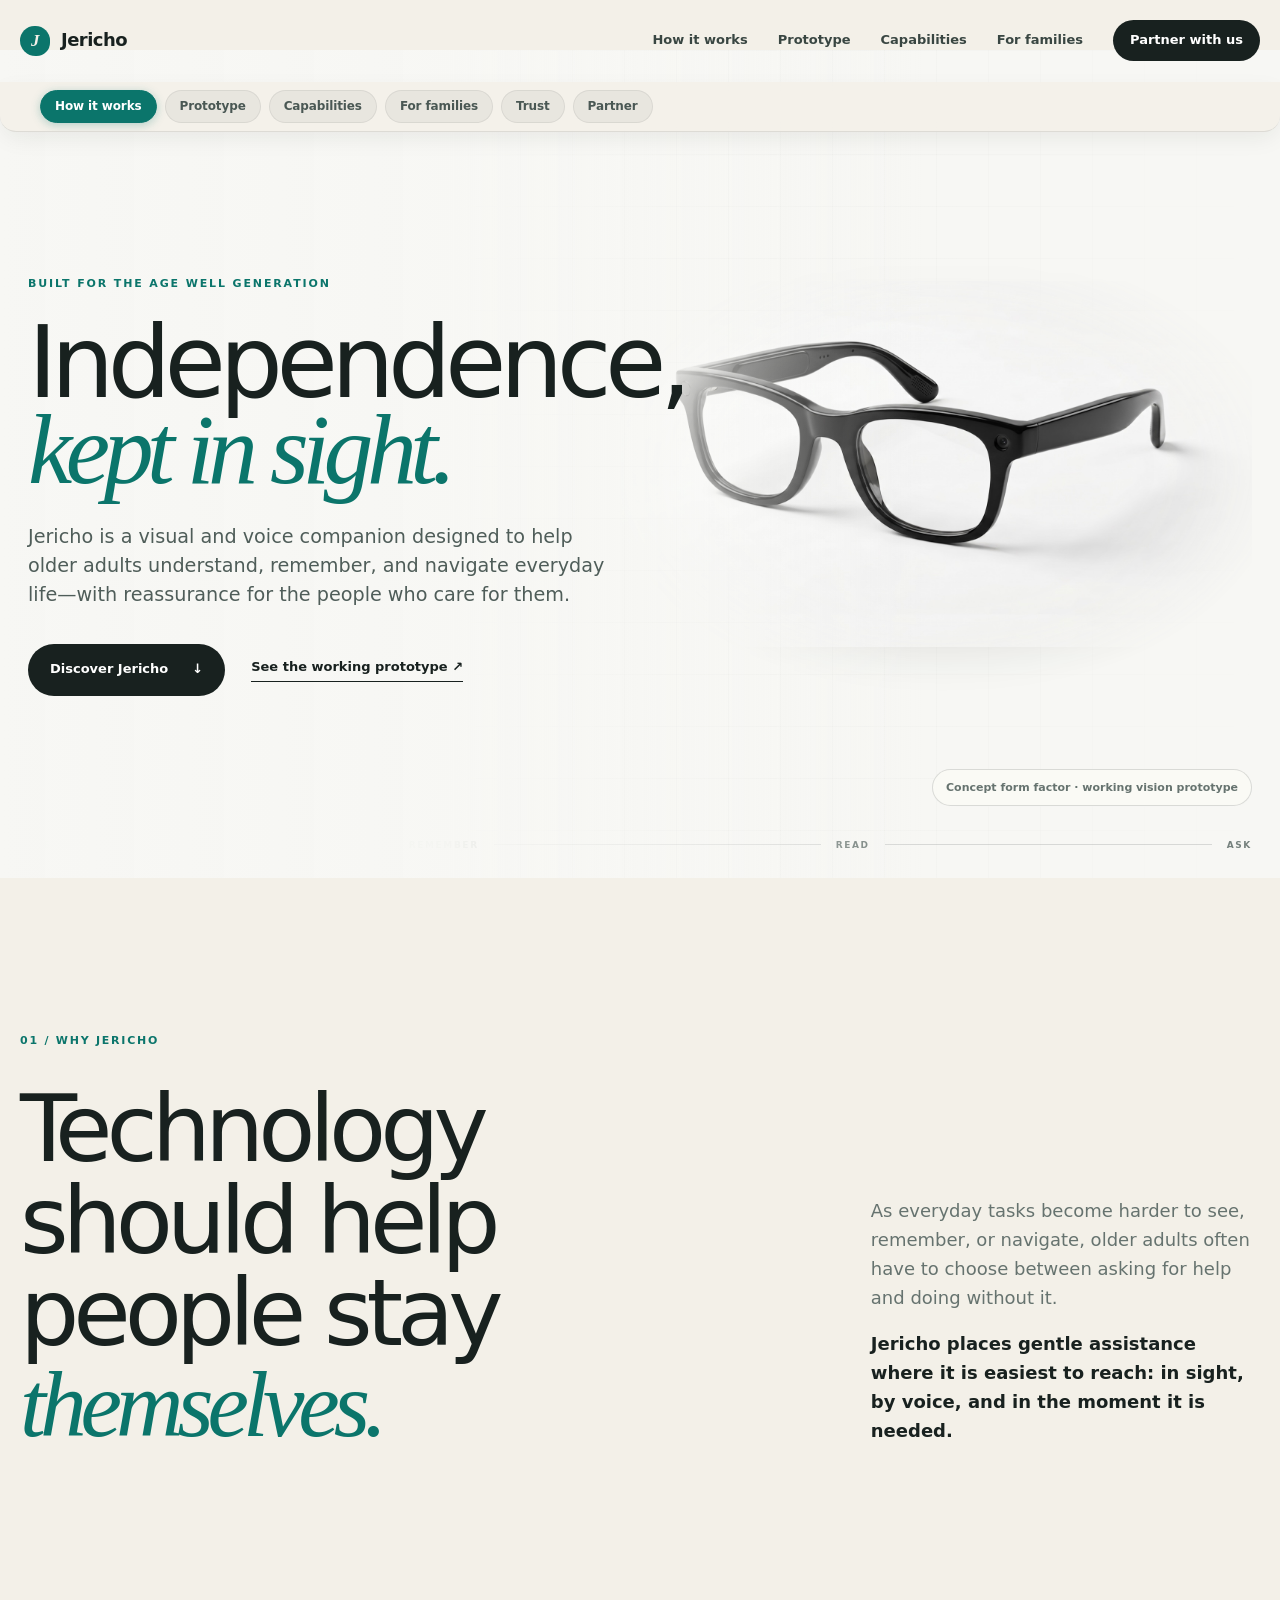
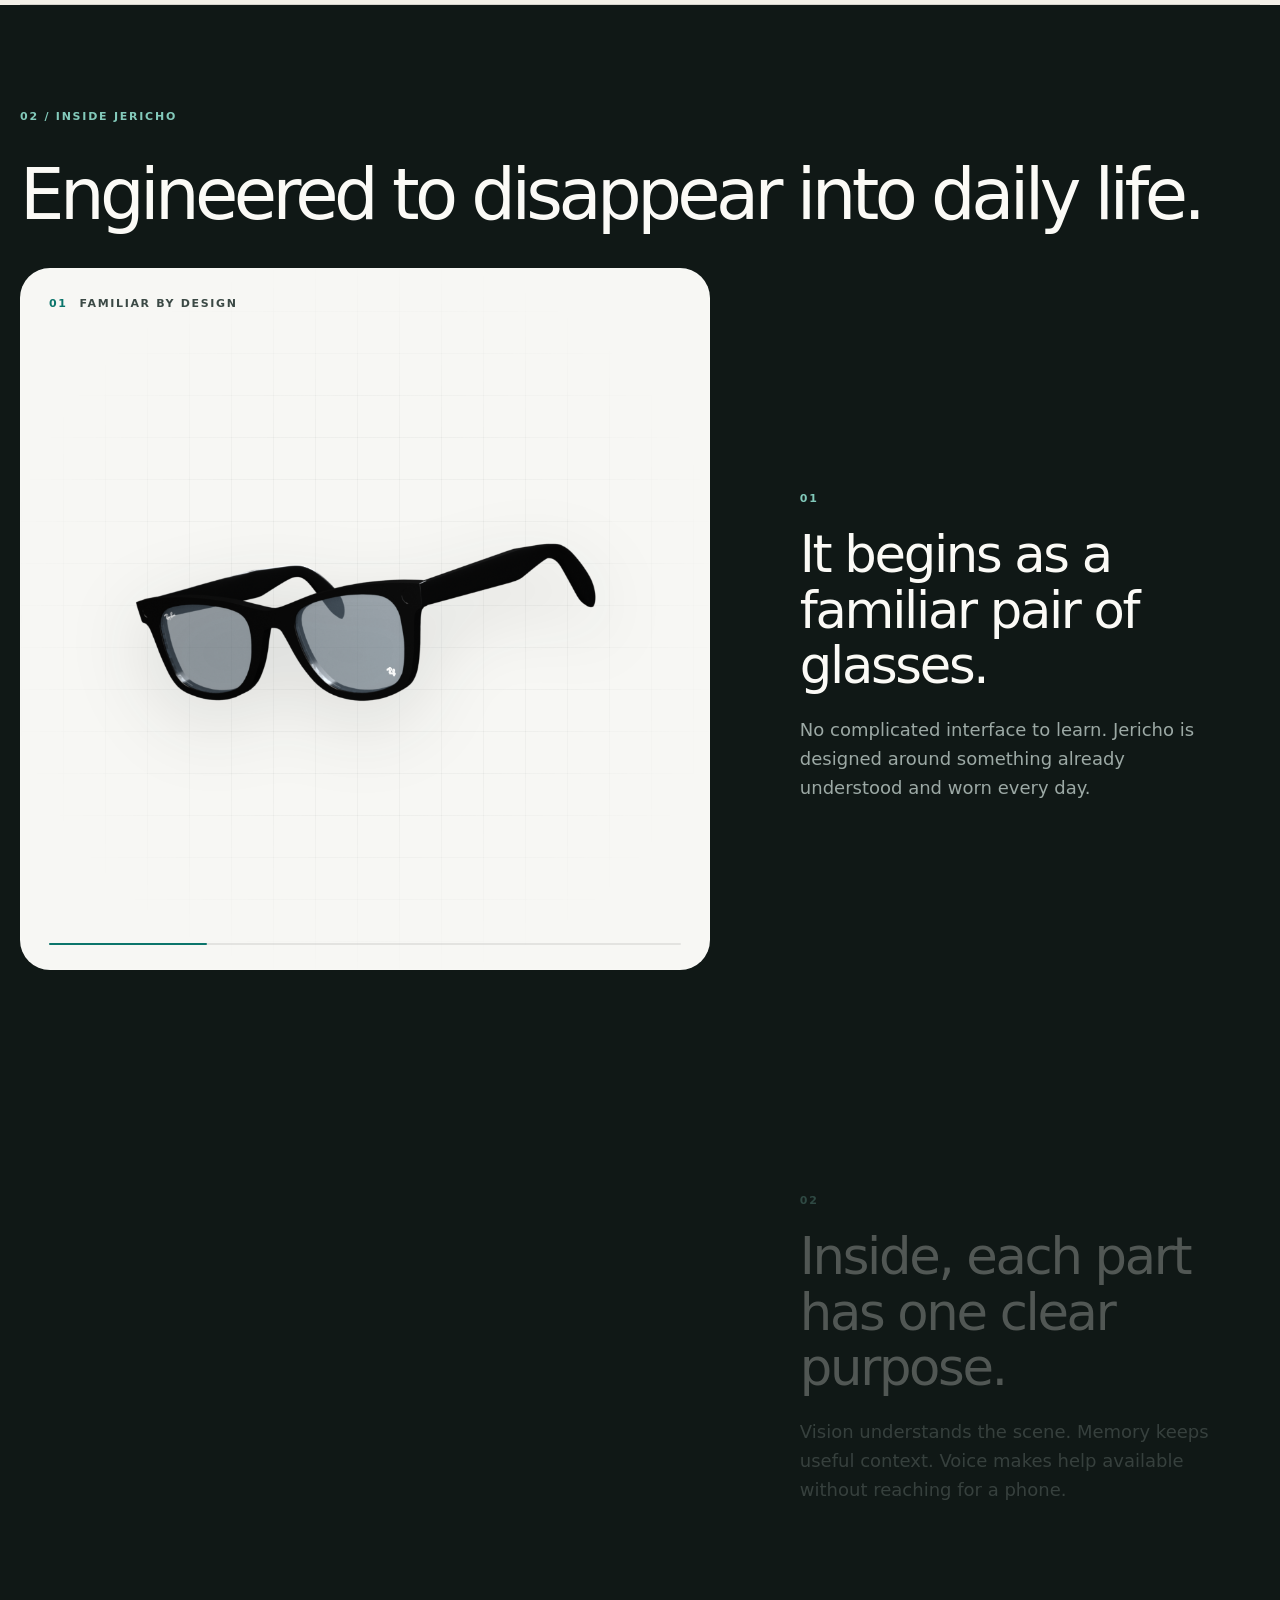
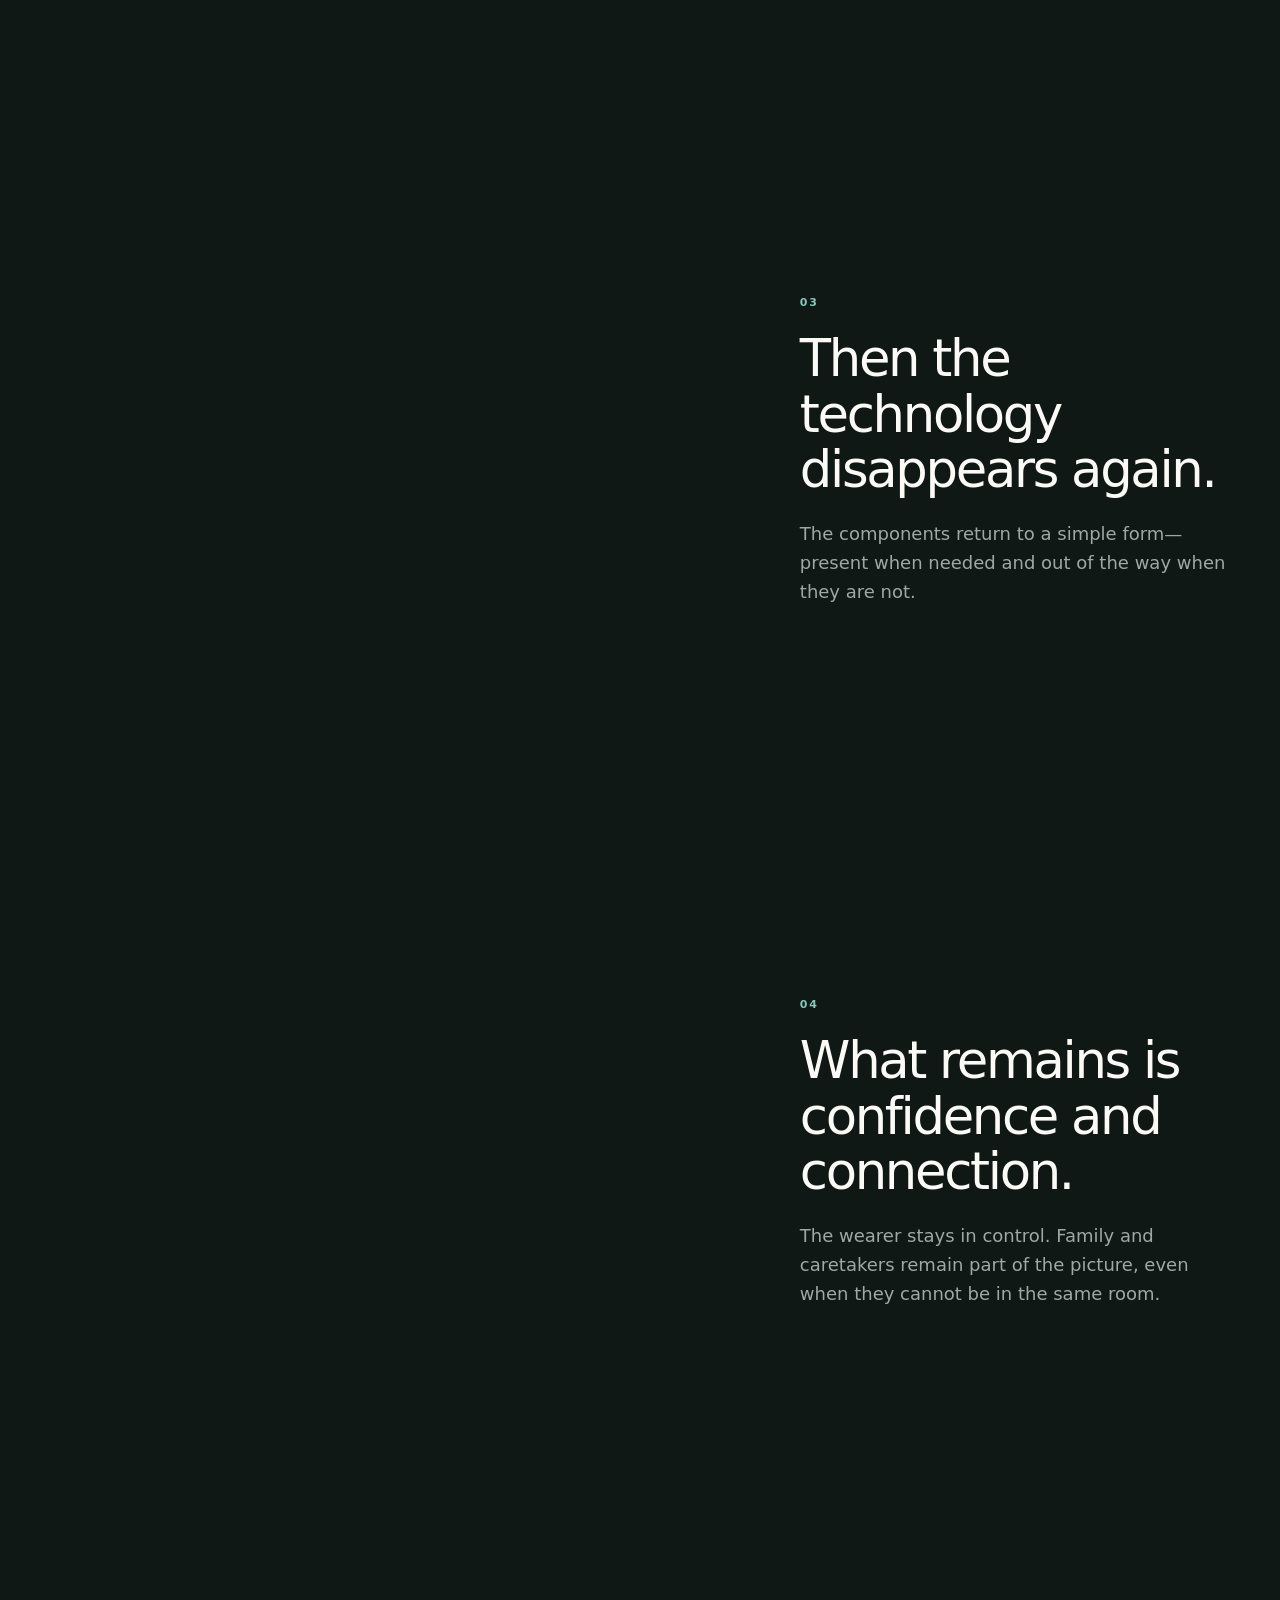
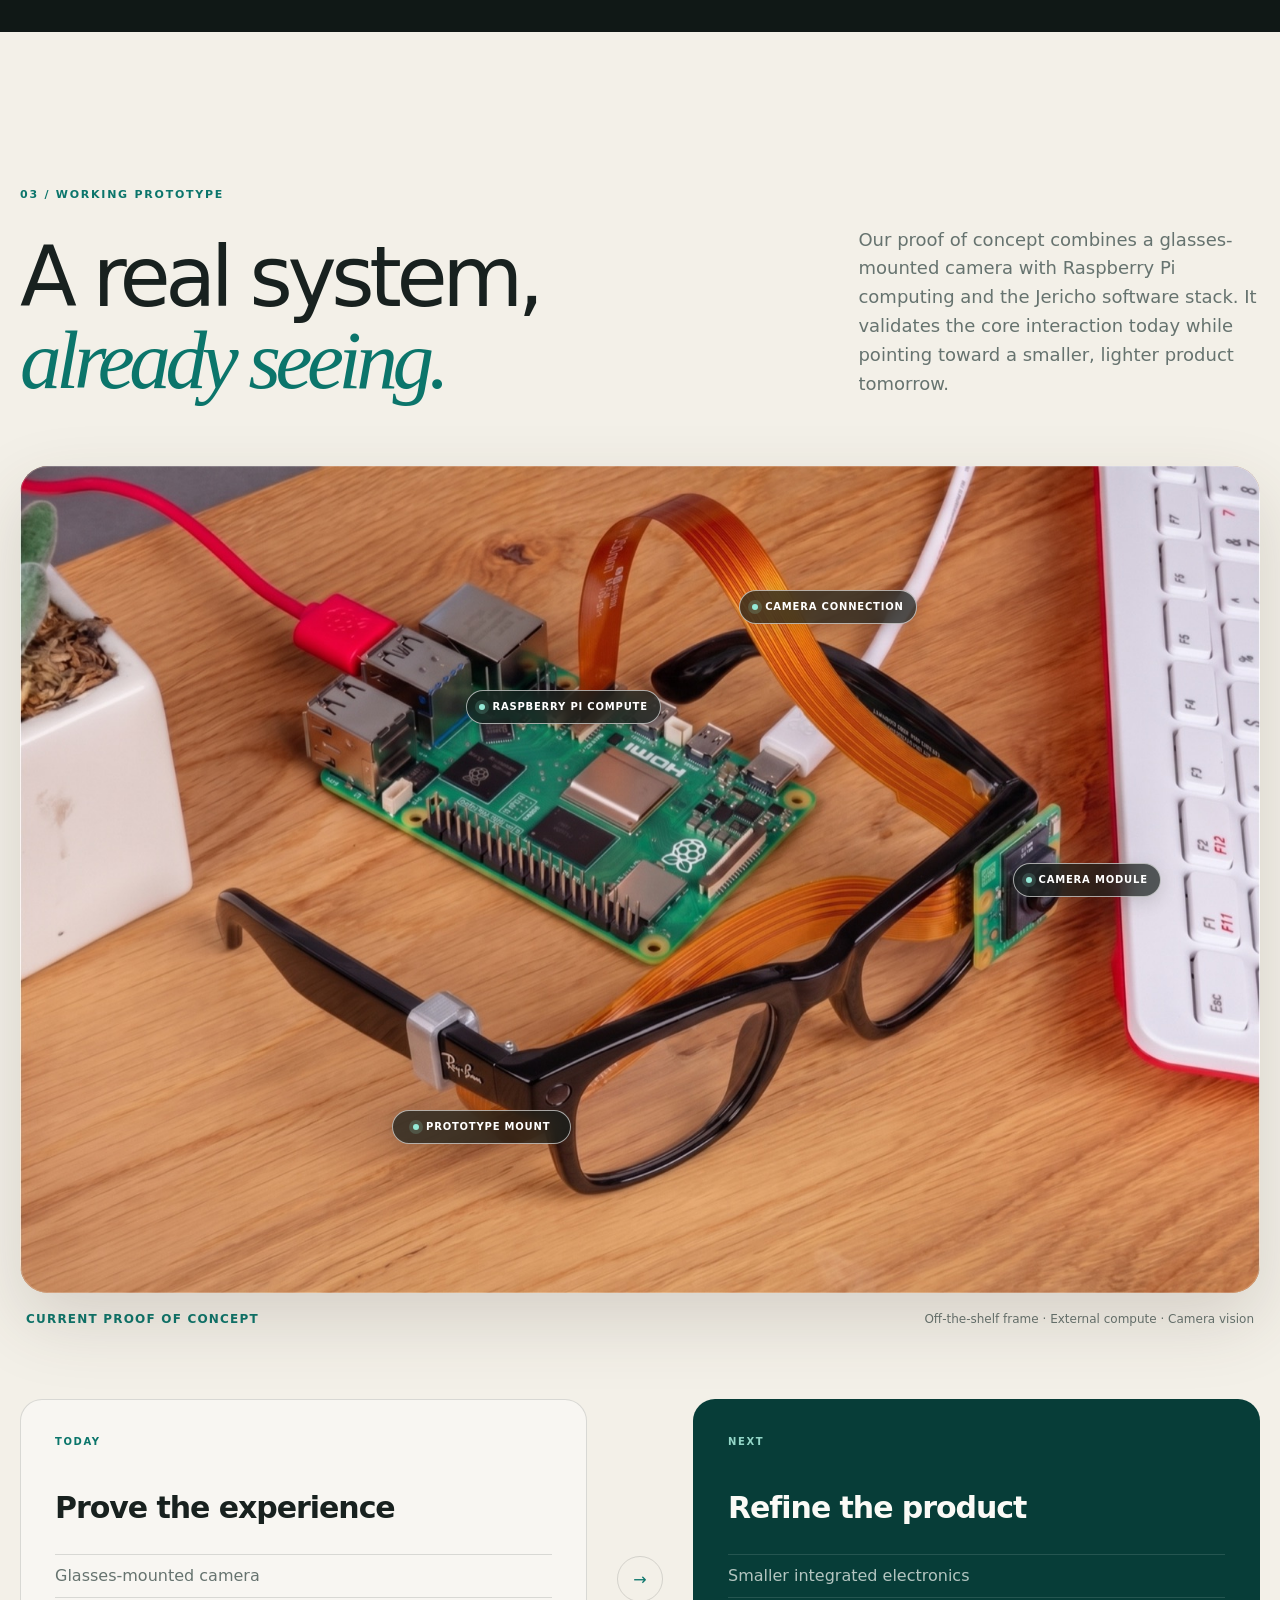
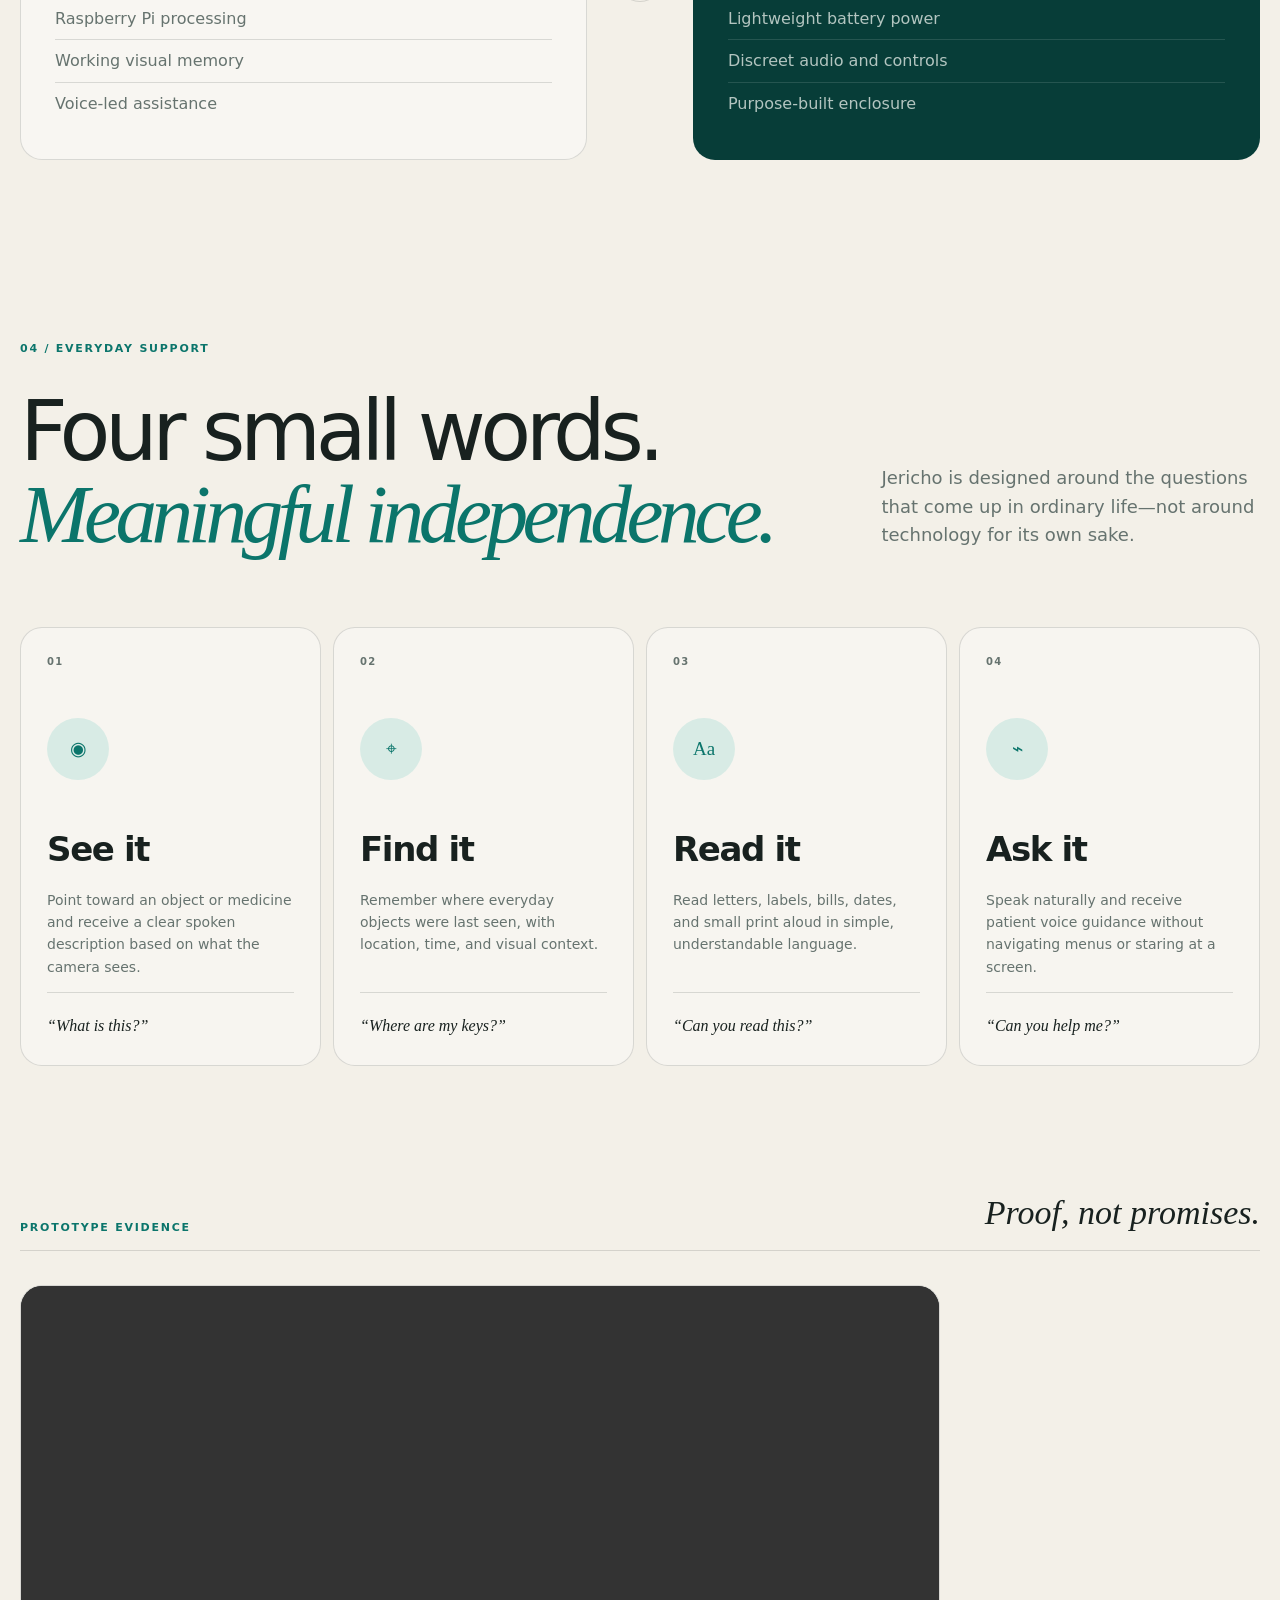
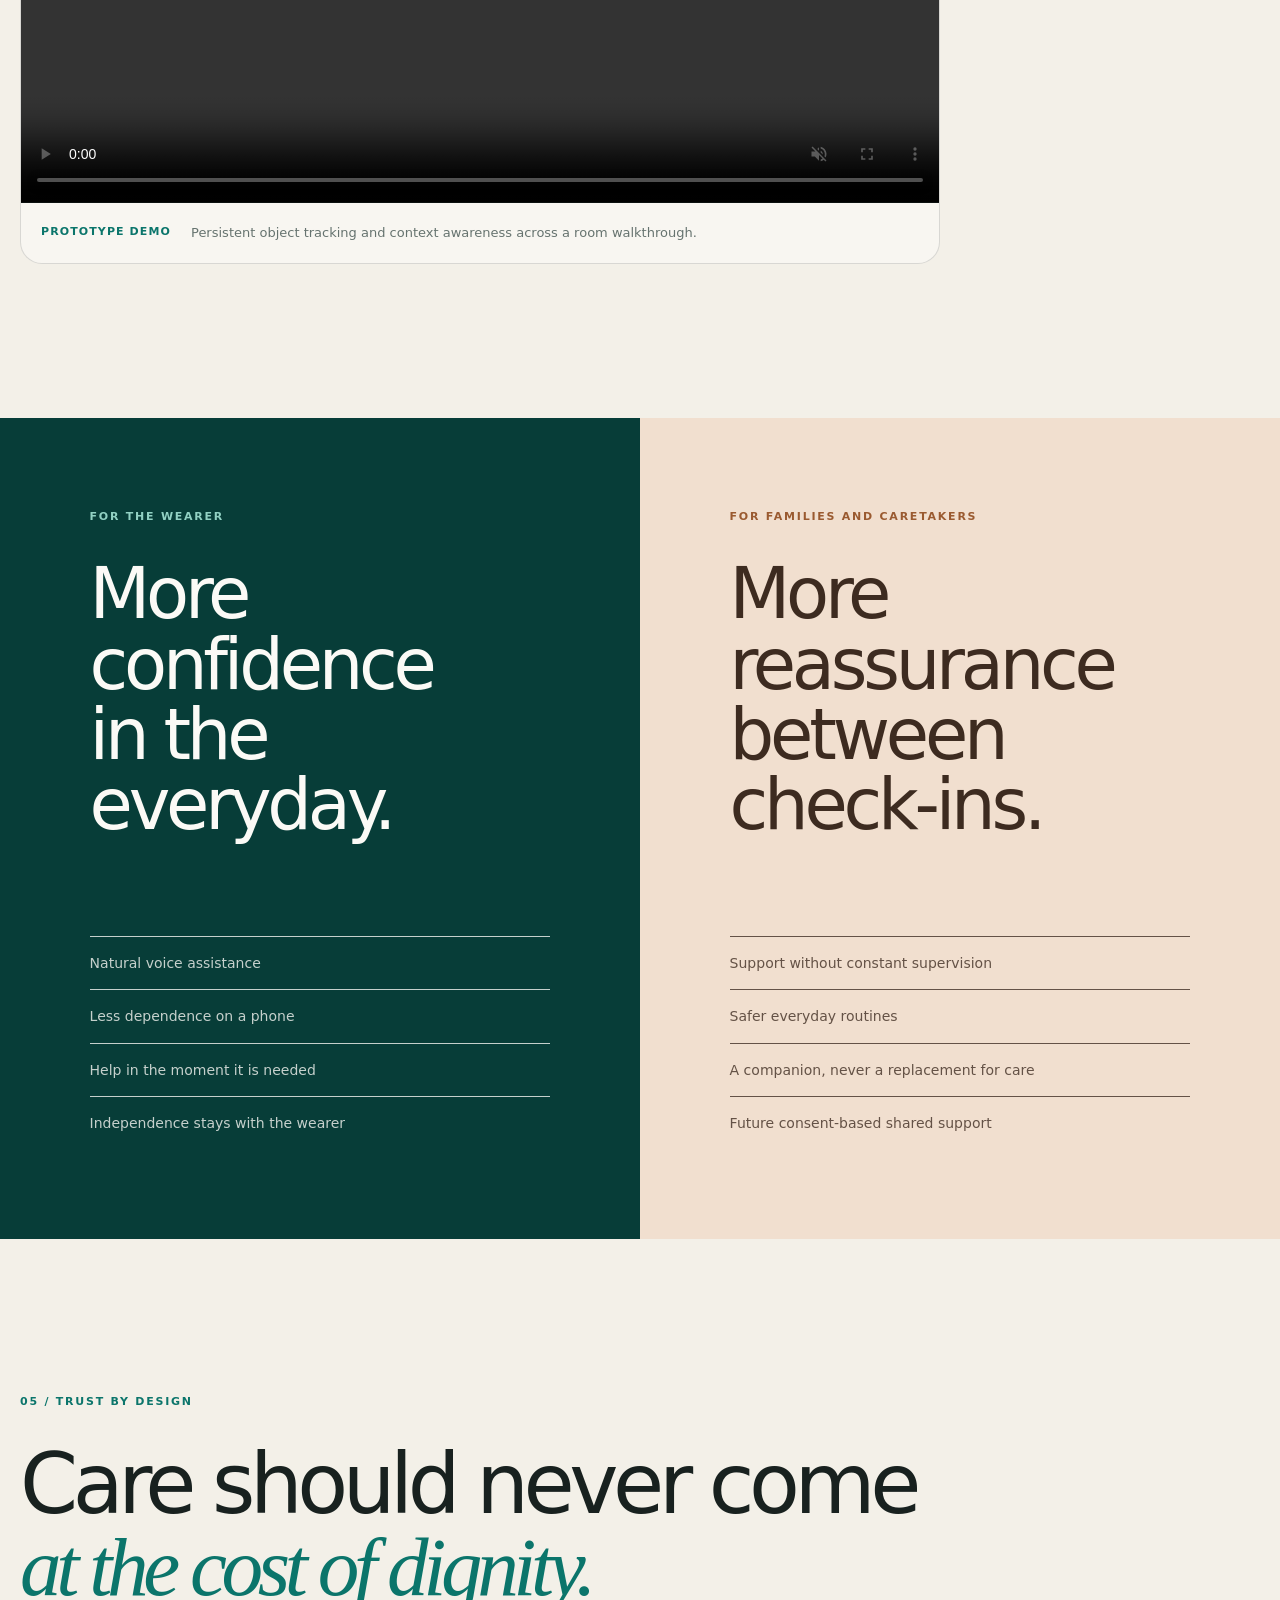
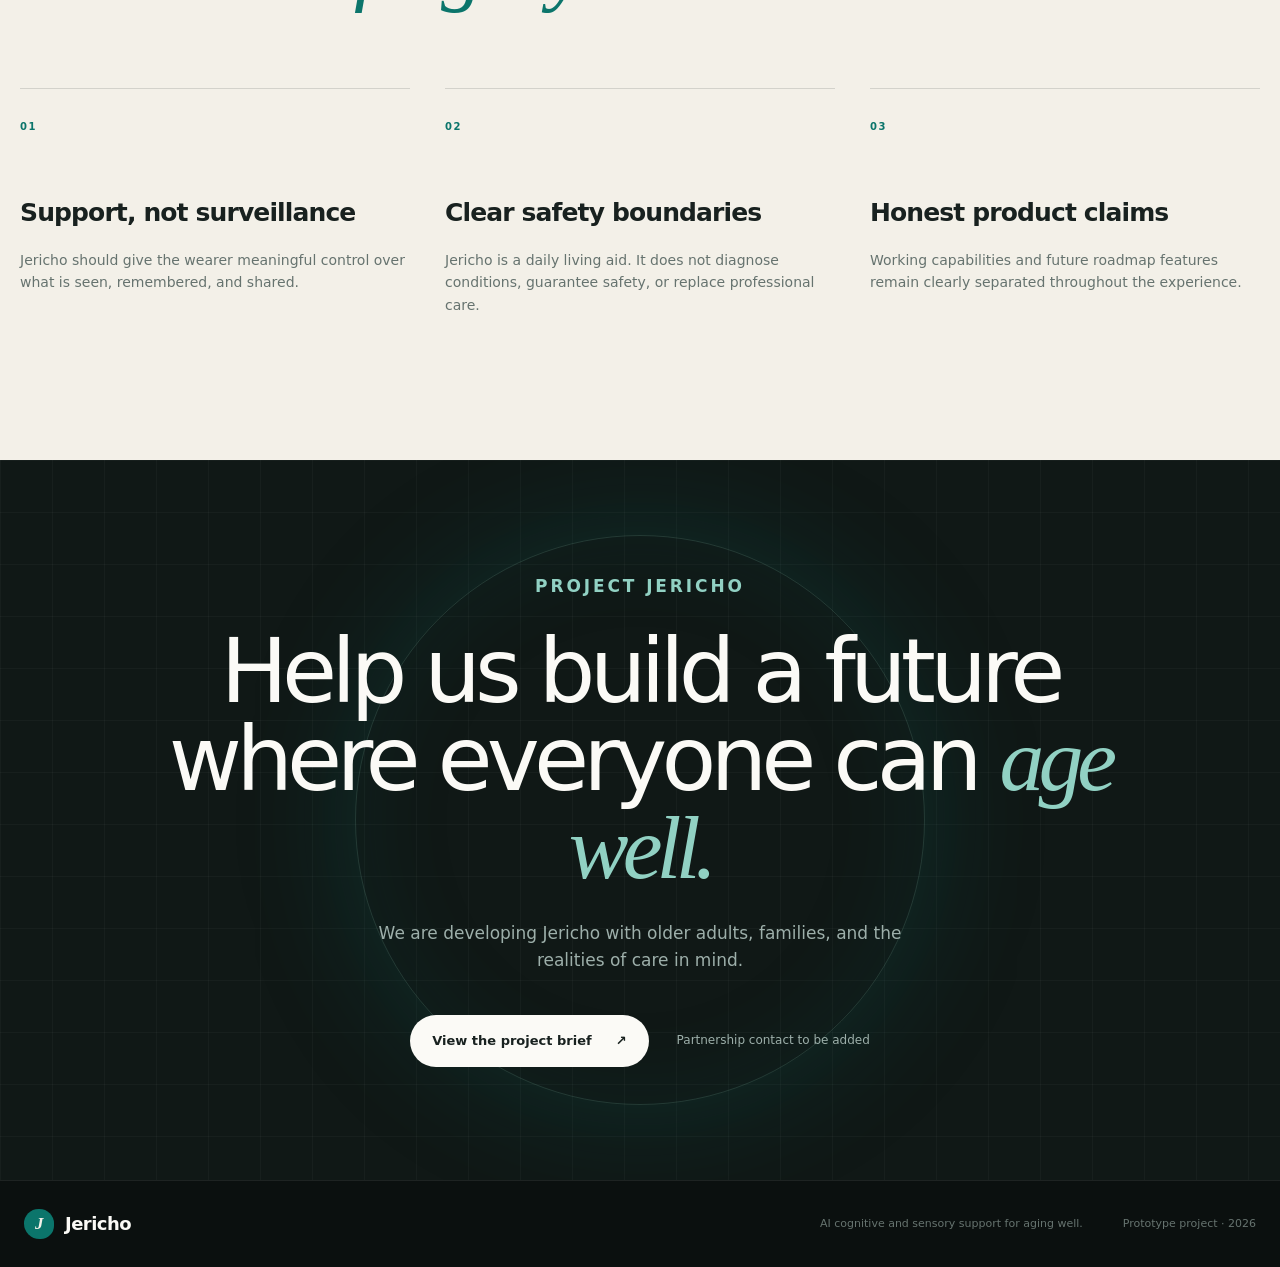
==== commit f8fa9040: "minor motion tweak" ====
--- a/index.html
+++ b/index.html
@@ -6,8 +6,8 @@
   <meta name="description" content="Project Jericho is an AI cognitive and sensory companion designed to help older adults stay independent and connected.">
   <meta name="theme-color" content="#f3f0e8">
   <title>Project Jericho — Age well, with confidence</title>
-  <link rel="stylesheet" href="website/styles.css?v=32">
-  <script src="website/site.js?v=35" defer></script>
+  <link rel="stylesheet" href="website/styles.css?v=39">
+  <script src="website/site.js?v=38" defer></script>
 </head>
 <body>
   <a class="skip-link" href="#main-content">Skip to content</a>
@@ -18,10 +18,6 @@
       <span class="wordmark-mark" aria-hidden="true">J</span>
       <span>Jericho</span>
     </a>
-    <button class="menu-button" type="button" aria-expanded="false" aria-controls="primary-nav" data-menu-button>
-      <span>Menu</span>
-      <i aria-hidden="true"></i>
-    </button>
     <nav id="primary-nav" class="primary-nav" aria-label="Primary navigation" data-nav>
       <a href="#story">How it works</a>
       <a href="#prototype">Prototype</a>
@@ -31,6 +27,17 @@
     </nav>
   </header>
 
+  <nav class="quick-nav-bar" data-quick-nav aria-label="Quick section navigation">
+    <div class="quick-nav-track">
+      <a href="#story" class="quick-pill is-active" data-section="story">How it works</a>
+      <a href="#prototype" class="quick-pill" data-section="prototype">Prototype</a>
+      <a href="#capabilities" class="quick-pill" data-section="capabilities">Capabilities</a>
+      <a href="#care" class="quick-pill" data-section="care">For families</a>
+      <a href="#trust" class="quick-pill" data-section="trust">Trust</a>
+      <a href="#contact" class="quick-pill" data-section="contact">Partner</a>
+    </div>
+  </nav>
+
   <main id="main-content">
     <section class="hero" id="top">
       <div class="hero-media" aria-hidden="true">
@@ -64,7 +71,7 @@
     </section>
 
     <section class="story" id="story">
-      <div class="story-sticky-header">
+      <div class="story-heading story-sticky-header">
         <p class="section-index">02 / Inside Jericho</p>
         <h2>Engineered to disappear into daily life.</h2>
       </div>
--- a/website/styles.css
+++ b/website/styles.css
@@ -13,19 +13,29 @@
   --white: #fff;
   --max: 1240px;
   --header-h: 82px;
+  --quick-h: 44px;
 }
 
 * { box-sizing: border-box; }
-html { scroll-behavior: smooth; }
+html { scroll-behavior: smooth; max-width: 100%; overflow-x: clip; }
 body {
   margin: 0;
-  overflow-x: hidden;
+  max-width: 100%;
+  overflow-x: clip;
   color: var(--ink);
   background: var(--paper);
   font-family: Inter, ui-sans-serif, system-ui, -apple-system, BlinkMacSystemFont, "Segoe UI", sans-serif;
   font-size: 16px;
   line-height: 1.6;
   -webkit-font-smoothing: antialiased;
+}
+main {
+  width: 100%;
+  max-width: 100%;
+  overflow-x: clip;
+}
+section[id], main > section {
+  scroll-margin-top: calc(var(--header-h) + var(--quick-h) + 8px);
 }
 body.menu-open { overflow: hidden; }
 a { color: inherit; }
@@ -77,6 +87,66 @@
 .primary-nav .nav-cta { padding: 10px 17px; border-radius: 999px; color: var(--white); background: var(--ink); }
 .primary-nav .nav-cta:hover { color: var(--white); background: var(--teal); }
 .menu-button { display: none; border: 0; color: var(--ink); background: transparent; cursor: pointer; }
+
+/* ── Quick Section Navigation Toolbar ────────────────────────────────────── */
+.quick-nav-bar {
+  position: sticky;
+  top: var(--header-h);
+  z-index: 95;
+  width: 100%;
+  background: rgba(243, 240, 232, 0.82);
+  backdrop-filter: blur(20px) saturate(180%);
+  -webkit-backdrop-filter: blur(20px) saturate(180%);
+  border-bottom: 1px solid rgba(24, 33, 31, 0.1);
+  border-radius: 0 0 16px 16px;
+  box-shadow: 0 8px 24px -4px rgba(24, 33, 31, 0.08);
+  transition: opacity .25s ease, transform .25s ease;
+}
+body.menu-open .quick-nav-bar {
+  opacity: 0;
+  pointer-events: none;
+}
+.quick-nav-track {
+  display: flex;
+  align-items: center;
+  gap: 8px;
+  max-width: var(--max);
+  margin: 0 auto;
+  padding: 8px max(18px, calc((100vw - var(--max)) / 2));
+  overflow-x: auto;
+  scrollbar-width: none;
+  -webkit-overflow-scrolling: touch;
+}
+.quick-nav-track::-webkit-scrollbar {
+  display: none;
+}
+.quick-pill {
+  display: inline-flex;
+  align-items: center;
+  gap: 6px;
+  padding: 6px 14px;
+  border-radius: 999px;
+  font-size: 12px;
+  font-weight: 650;
+  letter-spacing: -.01em;
+  color: #4a5854;
+  background: rgba(24, 33, 31, 0.05);
+  border: 1px solid rgba(24, 33, 31, 0.07);
+  text-decoration: none;
+  white-space: nowrap;
+  flex-shrink: 0;
+  transition: all .2s ease;
+}
+.quick-pill:hover {
+  color: var(--ink);
+  background: rgba(24, 33, 31, 0.1);
+}
+.quick-pill.is-active {
+  color: var(--white);
+  background: var(--teal);
+  border-color: var(--teal);
+  box-shadow: 0 2px 10px rgba(11, 117, 107, 0.28);
+}
 
 .section-pad { width: min(calc(100% - 40px), var(--max)); margin-inline: auto; padding-block: clamp(90px, 12vw, 170px); }
 .section-index { margin: 0 0 34px; color: var(--teal); font-size: 11px; font-weight: 800; letter-spacing: .16em; text-transform: uppercase; }
@@ -130,16 +200,32 @@
 .manifesto-copy p:last-child { margin-bottom: 0; color: var(--ink); font-weight: 650; }
 
 .story { color: var(--cream); background: #101816; }
-.story-heading { padding-bottom: 50px; }
-.story-heading .section-index { color: #83cabb; }
-.story-heading h2 { margin: 0; font-size: clamp(50px, 7vw, 96px); line-height: .98; }
-.story-heading h2 em { color: #8dd6c5; }
-.story-layout { display: grid; width: min(calc(100% - 40px), var(--max)); grid-template-columns: minmax(0, 1.2fr) minmax(330px, .8fr); gap: clamp(40px, 7vw, 105px); margin-inline: auto; padding-bottom: 120px; }
+.story-heading,
+.story-sticky-header {
+  width: min(calc(100% - 40px), var(--max));
+  margin-inline: auto;
+  padding-top: clamp(60px, 8vw, 110px);
+  padding-bottom: 35px;
+  box-sizing: border-box;
+}
+.story-heading .section-index,
+.story-sticky-header .section-index { color: #83cabb; }
+.story-heading h2,
+.story-sticky-header h2 {
+  margin: 0;
+  font-size: clamp(34px, 5.5vw, 84px);
+  line-height: 1.05;
+  overflow-wrap: break-word;
+  word-break: normal;
+}
+.story-heading h2 em,
+.story-sticky-header h2 em { color: #8dd6c5; }
+.story-layout { display: grid; width: min(calc(100% - 40px), var(--max)); grid-template-columns: minmax(0, 1.2fr) minmax(330px, .8fr); gap: clamp(40px, 7vw, 105px); margin-inline: auto; padding-bottom: 120px; box-sizing: border-box; }
 .story-stage-wrap { position: relative; align-self: stretch; }
 .story-stage {
   position: sticky;
   position: -webkit-sticky;
-  top: 86px;
+  top: calc(var(--header-h) + var(--quick-h) + 16px);
   display: flex;
   height: min(78vh, 750px);
   min-height: 580px;
@@ -630,65 +716,161 @@
 }
 
 @media (max-width: 800px) {
-  :root { --header-h: 68px; }
-  .site-header { width: calc(100% - 28px); }
-  .menu-button { position: relative; z-index: 102; display: flex; align-items: center; gap: 10px; padding: 9px 0; }
-  .menu-button i, .menu-button i::before { display: block; width: 20px; height: 1px; background: currentColor; transition: transform .25s ease; }
-  .menu-button i { position: relative; }
-  .menu-button i::before { content: ""; position: absolute; top: -6px; }
-  .menu-button[aria-expanded="true"] i { transform: rotate(45deg); }
-  .menu-button[aria-expanded="true"] i::before { top: 0; transform: rotate(90deg); }
-  .primary-nav { position: fixed; z-index: 101; inset: 0; display: flex; flex-direction: column; align-items: flex-start; justify-content: center; gap: 17px; padding: 80px 35px; background: var(--paper); opacity: 0; pointer-events: none; transform: translateY(-15px); transition: opacity .25s ease, transform .25s ease; }
-  .primary-nav.is-open { opacity: 1; pointer-events: auto; transform: translateY(0); }
-  .primary-nav a { font-size: 30px; font-weight: 550; letter-spacing: -.04em; }
-  .primary-nav .nav-cta { margin-top: 12px; padding: 12px 20px; color: var(--white); font-size: 16px; }
+  :root { --header-h: 56px; --quick-h: 42px; }
+  .menu-button { display: none !important; }
+  .primary-nav { display: none !important; }
+  .site-header {
+    left: 0;
+    right: 0;
+    width: 100%;
+    min-height: var(--header-h);
+    height: var(--header-h);
+    transform: none;
+    padding: 0 20px;
+    border-radius: 0;
+    box-sizing: border-box;
+    display: flex;
+    align-items: center;
+    justify-content: flex-start;
+    background: rgba(243, 240, 232, 0.76);
+    backdrop-filter: blur(20px) saturate(180%);
+    -webkit-backdrop-filter: blur(20px) saturate(180%);
+    border-bottom: 1px solid rgba(24, 33, 31, 0.05);
+  }
+  .site-header.is-scrolled {
+    min-height: var(--header-h);
+    height: var(--header-h);
+    border-radius: 0;
+    padding: 0 20px;
+    background: rgba(243, 240, 232, 0.82);
+    backdrop-filter: blur(20px) saturate(180%);
+    -webkit-backdrop-filter: blur(20px) saturate(180%);
+  }
+  .quick-nav-bar {
+    top: var(--header-h);
+    background: rgba(243, 240, 232, 0.76);
+    backdrop-filter: blur(20px) saturate(180%);
+    -webkit-backdrop-filter: blur(20px) saturate(180%);
+    border-bottom: 1px solid rgba(24, 33, 31, 0.1);
+    border-left: 1px solid rgba(24, 33, 31, 0.05);
+    border-right: 1px solid rgba(24, 33, 31, 0.05);
+    border-radius: 0 0 16px 16px;
+    box-shadow: 0 10px 28px -4px rgba(24, 33, 31, 0.09), 0 2px 6px -1px rgba(24, 33, 31, 0.04);
+  }
+  .quick-nav-track {
+    display: flex;
+    width: 100%;
+    align-items: center;
+    justify-content: space-between;
+    gap: clamp(3px, 1vw, 8px);
+    padding: 6px clamp(8px, 2.2vw, 16px);
+    box-sizing: border-box;
+    overflow-x: auto;
+    scrollbar-width: none;
+    -webkit-overflow-scrolling: touch;
+  }
+  .quick-pill {
+    flex: 1 1 0px;
+    min-width: 0;
+    padding: 6px clamp(3px, 0.8vw, 10px);
+    font-size: clamp(9.2px, 2.3vw, 12px);
+    text-align: center;
+    justify-content: center;
+    letter-spacing: -.02em;
+  }
+  .wordmark { position: relative; z-index: 102; }
   .hero { min-height: auto; padding-inline: 20px; padding-bottom: 330px; }
   .hero-media { right: 20px; bottom: 58px; left: 20px; height: 250px; }
-  .hero h1 { font-size: clamp(60px, 17vw, 94px); }
+  .hero h1 { font-size: clamp(50px, 15vw, 84px); }
   .hero-status { right: 20px; bottom: 34px; }
   .manifesto-grid { gap: 45px; }
-  .story-heading { padding-bottom: 35px; }
+  .story-heading,
+  .story-sticky-header {
+    width: calc(100% - 24px);
+    margin-inline: auto;
+    padding-top: 36px;
+    padding-bottom: 20px;
+    box-sizing: border-box;
+  }
+  .story-heading h2,
+  .story-sticky-header h2 {
+    font-size: clamp(24px, 6.8vw, 34px);
+    line-height: 1.15;
+    word-wrap: break-word;
+    overflow-wrap: break-word;
+  }
   .story-layout {
-    display: grid;
+    display: flex;
+    flex-direction: column;
     width: calc(100% - 24px);
-    grid-template-columns: minmax(0, 1.1fr) minmax(0, 0.9fr);
-    gap: 20px;
     margin-inline: auto;
-    padding-bottom: 35px;
+    padding-bottom: 60px;
+    box-sizing: border-box;
+    position: relative;
   }
   .story-stage-wrap {
+    position: sticky;
+    position: -webkit-sticky;
+    top: calc(var(--header-h) + var(--quick-h) + 6px);
+    z-index: 25;
     width: 100%;
     margin: 0;
-    align-self: stretch;
+    pointer-events: none;
   }
   .story-stage {
-    position: sticky;
-    position: -webkit-sticky;
-    top: calc(var(--header-h) + 14px);
-    height: clamp(240px, 36vh, 310px);
+    position: relative;
+    top: 0;
+    width: 100%;
+    height: clamp(210px, 32vh, 270px);
     min-height: 0;
     border-radius: 20px;
+    box-shadow: 0 10px 32px rgba(0, 0, 0, 0.45);
+    pointer-events: auto;
   }
   .story-steps {
     position: relative;
     z-index: 5;
     width: 100%;
     margin: 0;
-    padding-top: 0;
+    padding-top: 16px;
   }
   .story-step {
-    min-height: clamp(240px, 36vh, 310px);
+    width: 100%;
+    min-height: 55vh;
+    display: flex;
+    flex-direction: column;
     justify-content: center;
-    padding: 12px 0;
+    padding: 30px 10px;
+    box-sizing: border-box;
+    opacity: 0.28;
+    transition: opacity .35s ease;
     text-shadow: none;
   }
+  .story-step.is-active {
+    opacity: 1;
+  }
+  .story-step .step-number {
+    font-size: 11px;
+    font-weight: 800;
+    color: var(--teal);
+    letter-spacing: .15em;
+    margin-bottom: 8px;
+  }
   .story-step h3 {
-    font-size: clamp(18px, 3vw, 26px);
+    max-width: 100%;
+    font-size: clamp(20px, 5.5vw, 28px);
     margin-bottom: 10px;
+    line-height: 1.22;
+    letter-spacing: -.03em;
+    overflow-wrap: break-word;
+    word-break: normal;
   }
   .story-step > p:last-child {
-    font-size: 14.5px;
-    line-height: 1.45;
+    max-width: 100%;
+    font-size: clamp(14px, 3.8vw, 16px);
+    line-height: 1.5;
+    color: #9dafaa;
+    overflow-wrap: break-word;
   }
   .hardware-tag { display: none; }
   .hardware-figure figcaption { display: grid; }
@@ -702,35 +884,46 @@
 }
 
 @media (max-width: 540px) {
-  :root { --header-h: 60px; }
+  :root { --header-h: 52px; --quick-h: 38px; }
+  .quick-nav-bar {
+    border-radius: 0 0 14px 14px;
+  }
+  .quick-nav-track {
+    padding: 5px 6px;
+    gap: clamp(2px, 0.8vw, 5px);
+  }
+  .quick-pill {
+    padding: 5px 2px;
+    font-size: clamp(8.5px, 2.4vw, 10.5px);
+    letter-spacing: -.025em;
+  }
   .section-pad { width: calc(100% - 20px); padding-block: 60px; }
   .hero { padding-bottom: 300px; }
   .hero-media { bottom: 58px; height: 220px; }
-  .hero h1 { font-size: 50px; }
+  .hero h1 { font-size: 46px; }
   .hero-lead { max-width: 340px; }
   .hero-actions { align-items: flex-start; flex-direction: column; }
   .hero-status { right: auto; left: 20px; width: max-content; max-width: calc(100% - 40px); text-align: center; }
-  .manifesto h2, .prototype h2, .capabilities h2, .trust h2 { font-size: 44px; }
-  .story-heading { padding-bottom: 20px; }
-  .story-heading h2 { font-size: clamp(28px, 7.5vw, 38px); }
+  .manifesto h2, .prototype h2, .capabilities h2, .trust h2 { font-size: 38px; }
+  .story-heading,
+  .story-sticky-header {
+    width: calc(100% - 16px);
+    margin-inline: auto;
+    padding-top: 26px;
+    padding-bottom: 14px;
+    box-sizing: border-box;
+  }
+  .story-heading h2,
+  .story-sticky-header h2 {
+    font-size: clamp(21px, 6.2vw, 28px);
+    line-height: 1.18;
+  }
   .story-layout {
-    display: grid;
     width: calc(100% - 16px);
-    grid-template-columns: minmax(0, 1.12fr) minmax(0, 0.88fr);
-    gap: 14px;
-    padding-bottom: 25px;
-  }
-  .story-stage-wrap {
-    width: 100%;
-    margin: 0;
-    align-self: stretch;
+    padding-bottom: 50px;
   }
   .story-stage {
-    position: sticky;
-    position: -webkit-sticky;
-    top: calc(var(--header-h) + 10px);
-    height: clamp(190px, 28vh, 230px);
-    min-height: 0;
+    height: clamp(190px, 30vh, 240px);
     border-radius: 18px;
   }
   .stage-kicker {
@@ -761,33 +954,21 @@
     box-shadow: 0 0 12px 4px rgba(239, 68, 68, 0.95),
                 0 0 24px 8px rgba(220, 38, 38, 0.5);
   }
-  .story-steps {
-    position: relative;
-    z-index: 5;
-    width: 100%;
-    margin: 0;
-    padding-top: 0;
-  }
   .story-step {
-    min-height: clamp(190px, 27vh, 240px);
-    justify-content: center;
-    padding: 8px 0;
-    text-shadow: none;
+    min-height: 50vh;
+    padding: 24px 6px;
   }
   .story-step .step-number {
-    font-size: 9px;
-    margin-bottom: 3px;
-    letter-spacing: .12em;
+    font-size: 10px;
+    margin-bottom: 5px;
   }
   .story-step h3 {
-    font-size: clamp(13.5px, 3.7vw, 16.5px);
-    margin-bottom: 5px;
-    line-height: 1.2;
-    letter-spacing: -.03em;
+    font-size: clamp(18px, 5.2vw, 24px);
+    margin-bottom: 8px;
   }
   .story-step > p:last-child {
-    font-size: clamp(10.5px, 2.7vw, 12px);
-    line-height: 1.36;
+    font-size: clamp(13px, 3.6vw, 15px);
+    line-height: 1.45;
   }
   .prototype-intro { gap: 35px; margin-bottom: 40px; }
   .hardware-photo { border-radius: 18px; }
@@ -805,24 +986,22 @@
 }
 
 @media (max-width: 380px) {
-  .story-layout {
-    width: calc(100% - 10px);
-    grid-template-columns: minmax(0, 1.1fr) minmax(0, 0.9fr);
-    gap: 10px;
-    padding-bottom: 20px;
-  }
-  .story-stage-wrap {
-    width: 100%;
-    margin: 0;
-    align-self: stretch;
+  :root { --header-h: 48px; --quick-h: 36px; }
+  .quick-nav-bar {
+    border-radius: 0 0 12px 12px;
+  }
+  .quick-nav-track {
+    padding: 4px 4px;
+    gap: 2px;
+  }
+  .quick-pill {
+    padding: 4px 1px;
+    font-size: 8.5px;
+    letter-spacing: -.03em;
   }
   .story-stage {
-    position: sticky;
-    position: -webkit-sticky;
-    top: calc(var(--header-h) + 8px);
-    height: clamp(170px, 25vh, 200px);
-    min-height: 0;
-    border-radius: 15px;
+    height: clamp(170px, 28vh, 210px);
+    border-radius: 16px;
   }
   .stage-kicker {
     top: 7px;
@@ -840,16 +1019,16 @@
     height: 10px;
   }
   .story-step {
-    min-height: clamp(170px, 25vh, 210px);
-    padding: 6px 0;
+    min-height: 46vh;
+    padding: 20px 4px;
   }
   .story-step h3 {
-    font-size: 13px;
-    margin-bottom: 4px;
+    font-size: 16.5px;
+    margin-bottom: 6px;
   }
   .story-step > p:last-child {
-    font-size: 10px;
-    line-height: 1.3;
+    font-size: 12.5px;
+    line-height: 1.4;
   }
 }
 
